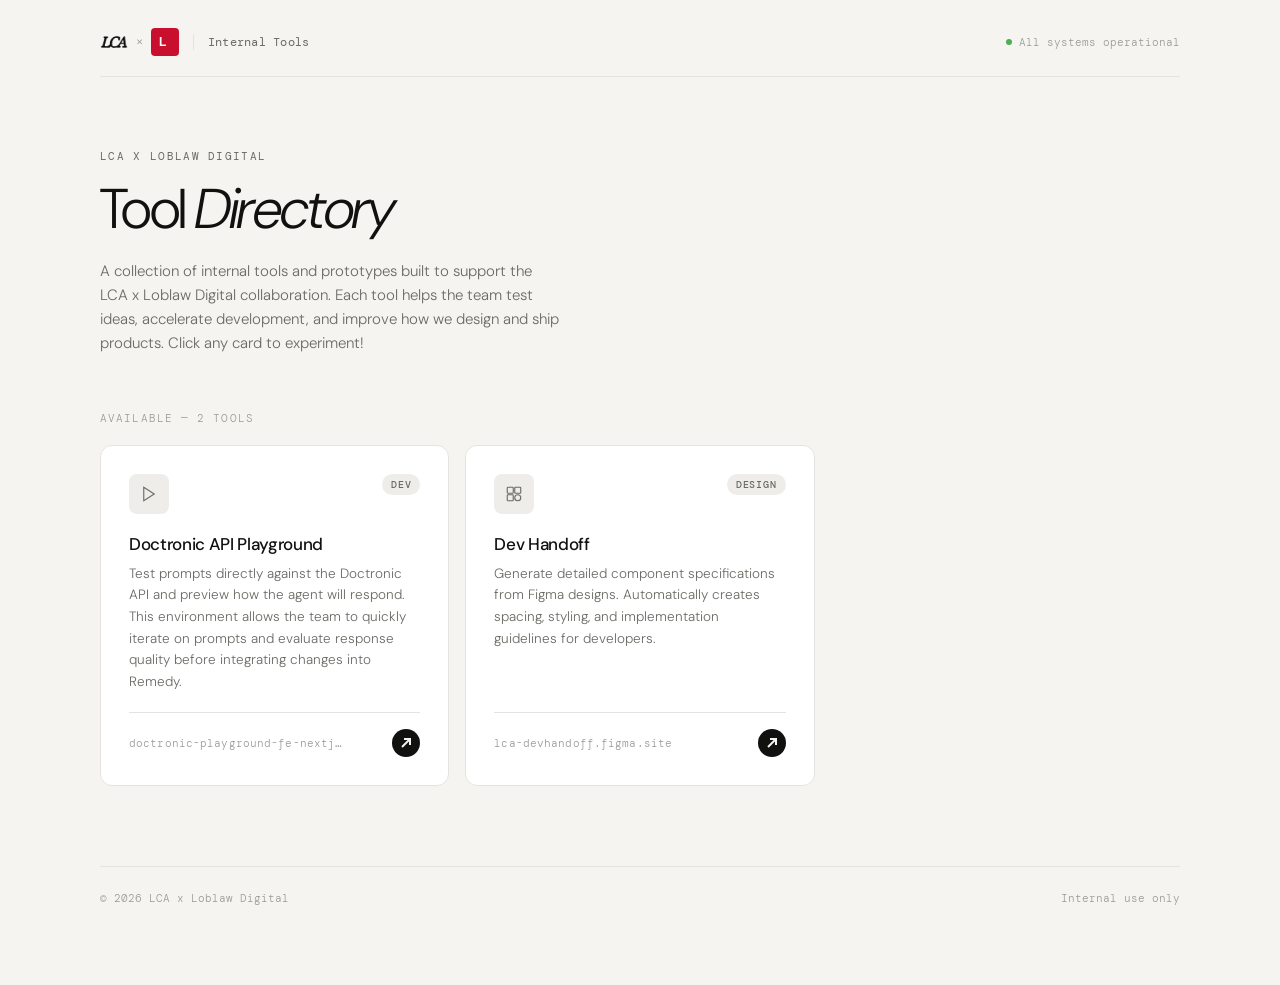
==== index.html @ 9045dfcc "Update copy and branding for LCA x Loblaw Digital collaboration - Update hero subtitle to reflect LC" ====
<!DOCTYPE html>
<html lang="en">
<head>
  <meta charset="UTF-8" />
  <meta name="viewport" content="width=device-width, initial-scale=1.0" />
  <title>LCA — Internal Tools</title>
  <link rel="icon" type="image/x-icon" href="lca.ico" />
  <link rel="preconnect" href="https://fonts.googleapis.com" />
  <link rel="preconnect" href="https://fonts.gstatic.com" crossorigin />
  <link href="https://fonts.googleapis.com/css2?family=DM+Mono:ital,wght@0,300;0,400;0,500;1,300&family=DM+Sans:ital,opsz,wght@0,9..40,300;0,9..40,400;0,9..40,500;1,9..40,300&display=swap" rel="stylesheet" />
  <style>
    *, *::before, *::after {
      box-sizing: border-box;
      margin: 0;
      padding: 0;
    }

    :root {
      --bg: #F5F4F0;
      --bg-card: #FFFFFF;
      --fg: #111110;
      --fg-muted: #6B6A65;
      --fg-subtle: #9B9A95;
      --accent: #111110;
      --border: #E4E3DF;
      --border-hover: #C8C7C2;
      --tag-bg: #EEEDEA;
      --tag-fg: #6B6A65;
      --link: #111110;
      --radius: 12px;
    }

    html {
      font-size: 16px;
      -webkit-font-smoothing: antialiased;
    }

    body {
      background: var(--bg);
      color: var(--fg);
      font-family: 'DM Sans', sans-serif;
      font-weight: 300;
      min-height: 100vh;
      padding: 0 24px 80px;
    }

    /* ── NAV ── */
    nav {
      display: flex;
      align-items: center;
      justify-content: space-between;
      padding: 28px 0 0;
      border-bottom: 1px solid var(--border);
      padding-bottom: 20px;
      opacity: 0;
      animation: fadeUp 0.5s ease forwards;
    }

    .nav-brand {
      display: flex;
      align-items: center;
      gap: 10px;
      text-decoration: none;
      color: var(--fg);
    }

    .nav-logo-img {
      width: 28px;
      height: 28px;
      object-fit: contain;
      border-radius: 4px;
    }

    .nav-collab {
      display: flex;
      align-items: center;
      gap: 8px;
    }

    .nav-collab-sep {
      font-family: 'DM Mono', monospace;
      font-size: 12px;
      color: var(--fg-subtle);
      line-height: 1;
    }

    .nav-loblaw-logo {
      width: 28px;
      height: 28px;
      border-radius: 4px;
      background: #C8102E;
      display: flex;
      align-items: center;
      justify-content: center;
      flex-shrink: 0;
      overflow: hidden;
    }

    .nav-wordmark {
      font-family: 'DM Mono', monospace;
      font-size: 13px;
      font-weight: 500;
      letter-spacing: 0.04em;
      color: var(--fg);
    }

    .nav-divider {
      width: 1px;
      height: 16px;
      background: var(--border);
    }

    .nav-section {
      font-family: 'DM Mono', monospace;
      font-size: 12px;
      font-weight: 400;
      color: var(--fg-muted);
      letter-spacing: 0.02em;
    }

    .nav-status {
      display: flex;
      align-items: center;
      gap: 7px;
      font-family: 'DM Mono', monospace;
      font-size: 11px;
      color: var(--fg-subtle);
    }

    .status-dot {
      width: 6px;
      height: 6px;
      border-radius: 50%;
      background: #4CAF50;
    }

    /* ── HERO ── */
    .hero {
      padding: 72px 0 56px;
      opacity: 0;
      animation: fadeUp 0.5s ease 0.1s forwards;
    }

    .hero-eyebrow {
      font-family: 'DM Mono', monospace;
      font-size: 11px;
      font-weight: 400;
      letter-spacing: 0.12em;
      text-transform: uppercase;
      color: var(--fg-muted);
      margin-bottom: 16px;
    }

    .hero-title {
      font-size: clamp(36px, 5vw, 56px);
      font-weight: 300;
      line-height: 1.08;
      letter-spacing: -0.03em;
      color: var(--fg);
      margin-bottom: 20px;
    }

    .hero-title em {
      font-style: italic;
      font-weight: 300;
    }

    .hero-sub {
      font-size: 15px;
      font-weight: 300;
      color: var(--fg-muted);
      line-height: 1.6;
      max-width: 460px;
    }

    /* ── GRID ── */
    .section-label {
      font-family: 'DM Mono', monospace;
      font-size: 11px;
      letter-spacing: 0.1em;
      text-transform: uppercase;
      color: var(--fg-subtle);
      margin-bottom: 20px;
      opacity: 0;
      animation: fadeUp 0.5s ease 0.2s forwards;
    }

    .grid {
      display: grid;
      grid-template-columns: repeat(auto-fill, minmax(320px, 1fr));
      gap: 16px;
    }

    /* ── CARD ── */
    .card {
      background: var(--bg-card);
      border: 1px solid var(--border);
      border-radius: var(--radius);
      padding: 28px;
      text-decoration: none;
      color: inherit;
      display: flex;
      flex-direction: column;
      gap: 20px;
      transition: border-color 0.2s ease, box-shadow 0.2s ease, transform 0.2s ease;
      opacity: 0;
      animation: fadeUp 0.5s ease forwards;
      cursor: pointer;
    }

    .card:nth-child(1) { animation-delay: 0.25s; }
    .card:nth-child(2) { animation-delay: 0.32s; }
    .card:nth-child(3) { animation-delay: 0.39s; }
    .card:nth-child(4) { animation-delay: 0.46s; }

    .card:hover {
      border-color: var(--border-hover);
      box-shadow: 0 4px 24px rgba(0,0,0,0.07);
      transform: translateY(-2px);
    }

    .card-top {
      display: flex;
      align-items: flex-start;
      justify-content: space-between;
    }

    .card-icon {
      width: 40px;
      height: 40px;
      border-radius: 8px;
      background: var(--tag-bg);
      display: flex;
      align-items: center;
      justify-content: center;
      flex-shrink: 0;
    }

    .card-icon svg {
      width: 18px;
      height: 18px;
      stroke: var(--fg-muted);
      stroke-width: 1.5;
      fill: none;
    }

    .card-tag {
      font-family: 'DM Mono', monospace;
      font-size: 10px;
      font-weight: 500;
      letter-spacing: 0.08em;
      text-transform: uppercase;
      color: var(--tag-fg);
      background: var(--tag-bg);
      padding: 4px 9px;
      border-radius: 100px;
    }

    .card-body {
      flex: 1;
    }

    .card-title {
      font-size: 17px;
      font-weight: 500;
      letter-spacing: -0.02em;
      color: var(--fg);
      margin-bottom: 8px;
      line-height: 1.2;
    }

    .card-desc {
      font-size: 13.5px;
      font-weight: 300;
      color: var(--fg-muted);
      line-height: 1.6;
    }

    .card-footer {
      display: flex;
      align-items: center;
      justify-content: space-between;
      padding-top: 16px;
      border-top: 1px solid var(--border);
    }

    .card-url {
      font-family: 'DM Mono', monospace;
      font-size: 11px;
      color: var(--fg-subtle);
      letter-spacing: 0.01em;
      white-space: nowrap;
      overflow: hidden;
      text-overflow: ellipsis;
      max-width: 220px;
    }

    .card-arrow {
      width: 28px;
      height: 28px;
      border-radius: 50%;
      background: var(--fg);
      display: flex;
      align-items: center;
      justify-content: center;
      flex-shrink: 0;
      transition: background 0.2s ease, transform 0.2s ease;
    }

    .card:hover .card-arrow {
      transform: translate(1px, -1px);
    }

    .card-arrow svg {
      width: 12px;
      height: 12px;
      stroke: var(--bg);
      stroke-width: 2;
      fill: none;
    }

    /* ── FOOTER ── */
    footer {
      margin-top: 80px;
      padding-top: 24px;
      border-top: 1px solid var(--border);
      display: flex;
      align-items: center;
      justify-content: space-between;
      opacity: 0;
      animation: fadeUp 0.5s ease 0.6s forwards;
    }

    .footer-copy {
      font-family: 'DM Mono', monospace;
      font-size: 11px;
      color: var(--fg-subtle);
    }

    .footer-note {
      font-family: 'DM Mono', monospace;
      font-size: 11px;
      color: var(--fg-subtle);
    }

    /* ── MAX WIDTH ── */
    .container {
      max-width: 1080px;
      margin: 0 auto;
    }

    /* ── ANIM ── */
    @keyframes fadeUp {
      from {
        opacity: 0;
        transform: translateY(12px);
      }
      to {
        opacity: 1;
        transform: translateY(0);
      }
    }

    /* ── RESPONSIVE ── */
    @media (max-width: 600px) {
      body { padding: 0 16px 60px; }
      .hero { padding: 48px 0 40px; }
      .grid { grid-template-columns: 1fr; }
      footer { flex-direction: column; gap: 8px; text-align: center; }
    }
  </style>
</head>
<body>
  <div class="container">

    <!-- NAV -->
    <nav>
      <div style="display:flex;align-items:center;gap:14px;">
        <div class="nav-collab">
          <a class="nav-brand" href="#">
            <img src="lca.ico" alt="LCA" class="nav-logo-img" />
          </a>
          <span class="nav-collab-sep">×</span>
          <div class="nav-loblaw-logo">
            <svg width="18" height="18" viewBox="0 0 18 18" fill="none" xmlns="http://www.w3.org/2000/svg">
              <text x="3" y="13" font-family="sans-serif" font-size="12" font-weight="700" fill="white">L</text>
            </svg>
          </div>
        </div>
        <div class="nav-divider"></div>
        <span class="nav-section">Internal Tools</span>
      </div>
      <div class="nav-status">
        <span class="status-dot"></span>
        All systems operational
      </div>
    </nav>

    <!-- HERO -->
    <div class="hero">
      <p class="hero-eyebrow">LCA x Loblaw Digital</p>
      <h1 class="hero-title">Tool <em>Directory</em></h1>
      <p class="hero-sub">A collection of internal tools and prototypes built to support the LCA x Loblaw Digital collaboration. Each tool helps the team test ideas, accelerate development, and improve how we design and ship products. Click any card to experiment!</p>
    </div>

    <!-- GRID -->
    <p class="section-label">Available — 2 tools</p>
    <div class="grid">

      <!-- Playground -->
      <a class="card" href="https://doctronic-playground-fe-nextjs.vercel.app/" target="_blank" rel="noopener">
        <div class="card-top">
          <div class="card-icon">
            <svg viewBox="0 0 24 24">
              <polygon points="5,3 19,12 5,21"/>
            </svg>
          </div>
          <span class="card-tag">Dev</span>
        </div>
        <div class="card-body">
          <h2 class="card-title">Doctronic API Playground</h2>
          <p class="card-desc">Test prompts directly against the Doctronic API and preview how the agent will respond. This environment allows the team to quickly iterate on prompts and evaluate response quality before integrating changes into Remedy.</p>
        </div>
        <div class="card-footer">
          <span class="card-url">doctronic-playground-fe-nextjs.vercel.app</span>
          <div class="card-arrow">
            <svg viewBox="0 0 12 12">
              <line x1="2" y1="10" x2="10" y2="2"/>
              <polyline points="4,2 10,2 10,8"/>
            </svg>
          </div>
        </div>
      </a>

      <!-- Dev Handoff -->
      <a class="card" href="https://lca-devhandoff.figma.site/" target="_blank" rel="noopener">
        <div class="card-top">
          <div class="card-icon">
            <svg viewBox="0 0 24 24">
              <rect x="3" y="3" width="8" height="8" rx="1"/>
              <rect x="13" y="3" width="8" height="8" rx="1"/>
              <rect x="3" y="13" width="8" height="8" rx="1"/>
              <circle cx="17" cy="17" r="4"/>
            </svg>
          </div>
          <span class="card-tag">Design</span>
        </div>
        <div class="card-body">
          <h2 class="card-title">Dev Handoff</h2>
          <p class="card-desc">Generate detailed component specifications from Figma designs. Automatically creates spacing, styling, and implementation guidelines for developers.</p>
        </div>
        <div class="card-footer">
          <span class="card-url">lca-devhandoff.figma.site</span>
          <div class="card-arrow">
            <svg viewBox="0 0 12 12">
              <line x1="2" y1="10" x2="10" y2="2"/>
              <polyline points="4,2 10,2 10,8"/>
            </svg>
          </div>
        </div>
      </a>

    </div>

    <!-- FOOTER -->
    <footer>
      <span class="footer-copy">© 2026 LCA x Loblaw Digital</span>
      <span class="footer-note">Internal use only</span>
    </footer>

  </div>
</body>
</html>
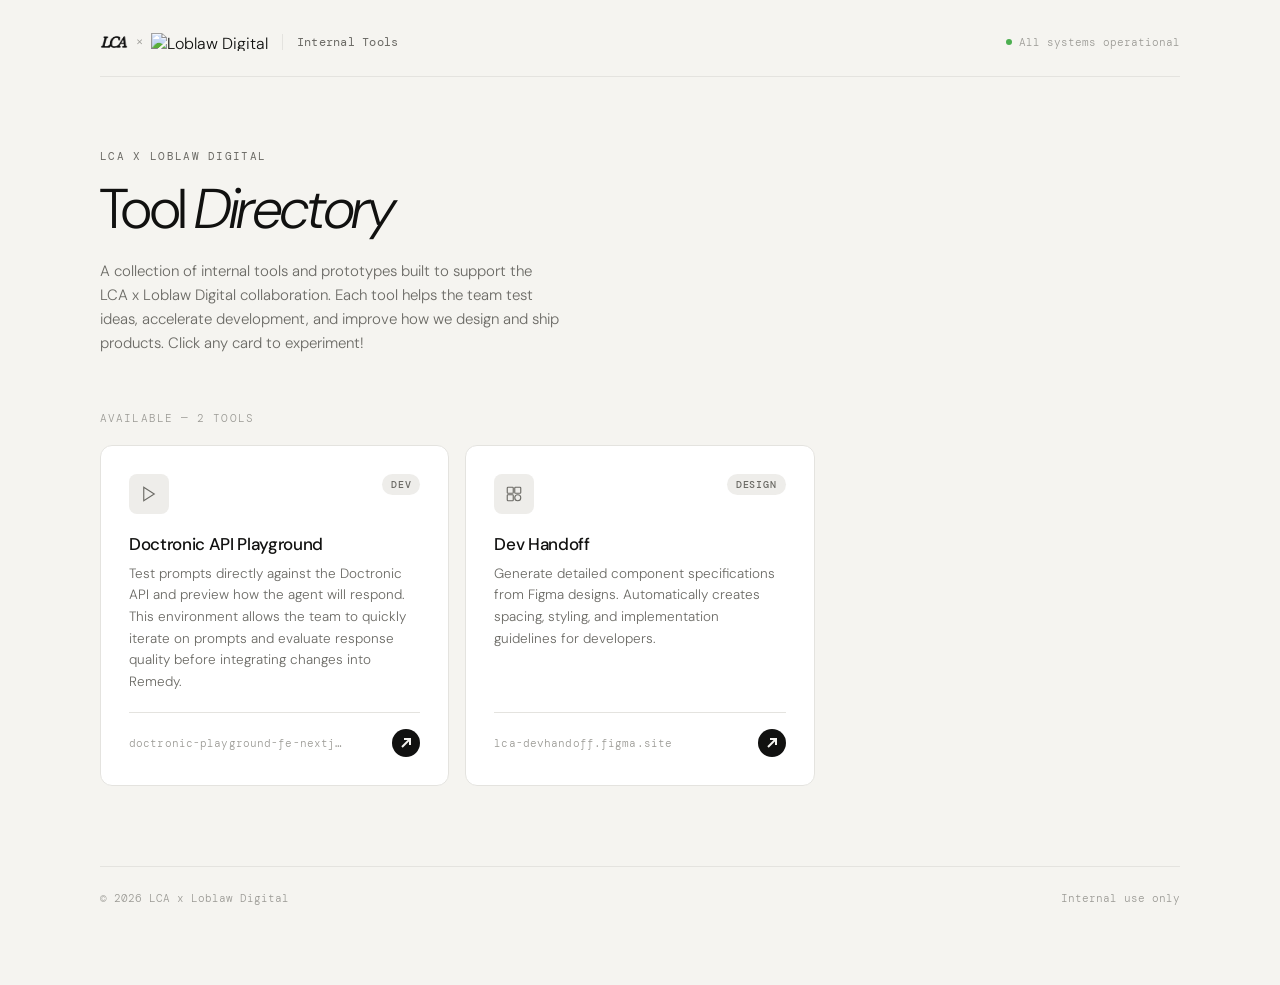
==== commit 0652b526: "Use actual Loblaw Companies Limited logo from Wikimedia in header Replace placeholder red badge with" ====
--- a/index.html
+++ b/index.html
@@ -85,15 +85,10 @@
     }
 
     .nav-loblaw-logo {
-      width: 28px;
-      height: 28px;
-      border-radius: 4px;
-      background: #C8102E;
-      display: flex;
-      align-items: center;
-      justify-content: center;
+      height: 18px;
+      width: auto;
       flex-shrink: 0;
-      overflow: hidden;
+      display: block;
     }
 
     .nav-wordmark {
@@ -381,11 +376,11 @@
             <img src="lca.ico" alt="LCA" class="nav-logo-img" />
           </a>
           <span class="nav-collab-sep">×</span>
-          <div class="nav-loblaw-logo">
-            <svg width="18" height="18" viewBox="0 0 18 18" fill="none" xmlns="http://www.w3.org/2000/svg">
-              <text x="3" y="13" font-family="sans-serif" font-size="12" font-weight="700" fill="white">L</text>
-            </svg>
-          </div>
+          <img
+            src="https://upload.wikimedia.org/wikipedia/commons/d/db/Loblaw_Companies_Limited_logo_EN.svg"
+            alt="Loblaw Digital"
+            class="nav-loblaw-logo"
+          />
         </div>
         <div class="nav-divider"></div>
         <span class="nav-section">Internal Tools</span>
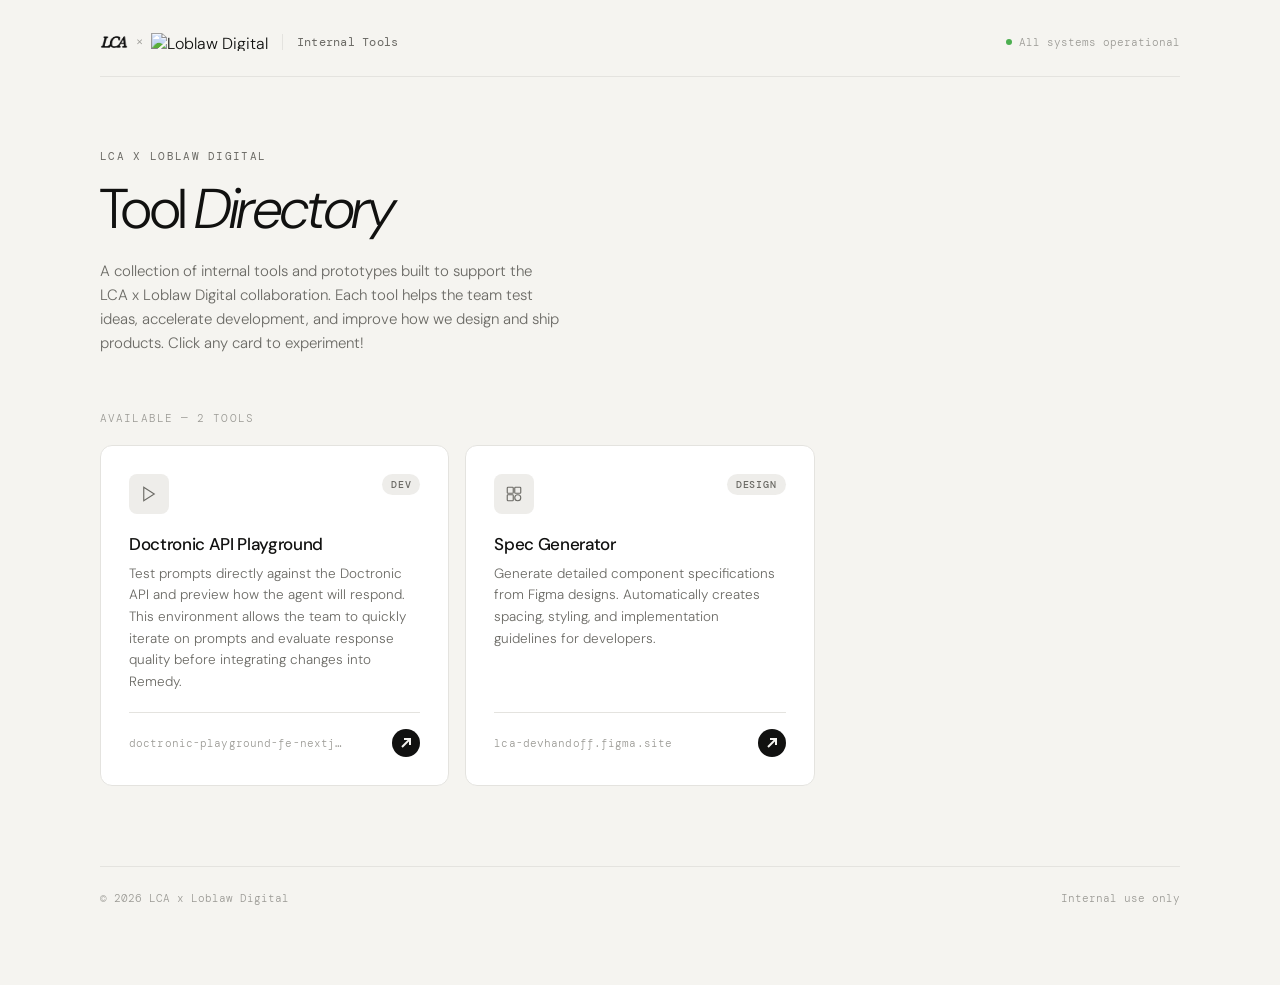
==== commit 12bdc9e3: "Rename "Dev Handoff" card to "Spec Generator" https://claude.ai/code/session_01AYMoFdsaqny4CE1uXBDYn" ====
--- a/index.html
+++ b/index.html
@@ -441,7 +441,7 @@
           <span class="card-tag">Design</span>
         </div>
         <div class="card-body">
-          <h2 class="card-title">Dev Handoff</h2>
+          <h2 class="card-title">Spec Generator</h2>
           <p class="card-desc">Generate detailed component specifications from Figma designs. Automatically creates spacing, styling, and implementation guidelines for developers.</p>
         </div>
         <div class="card-footer">
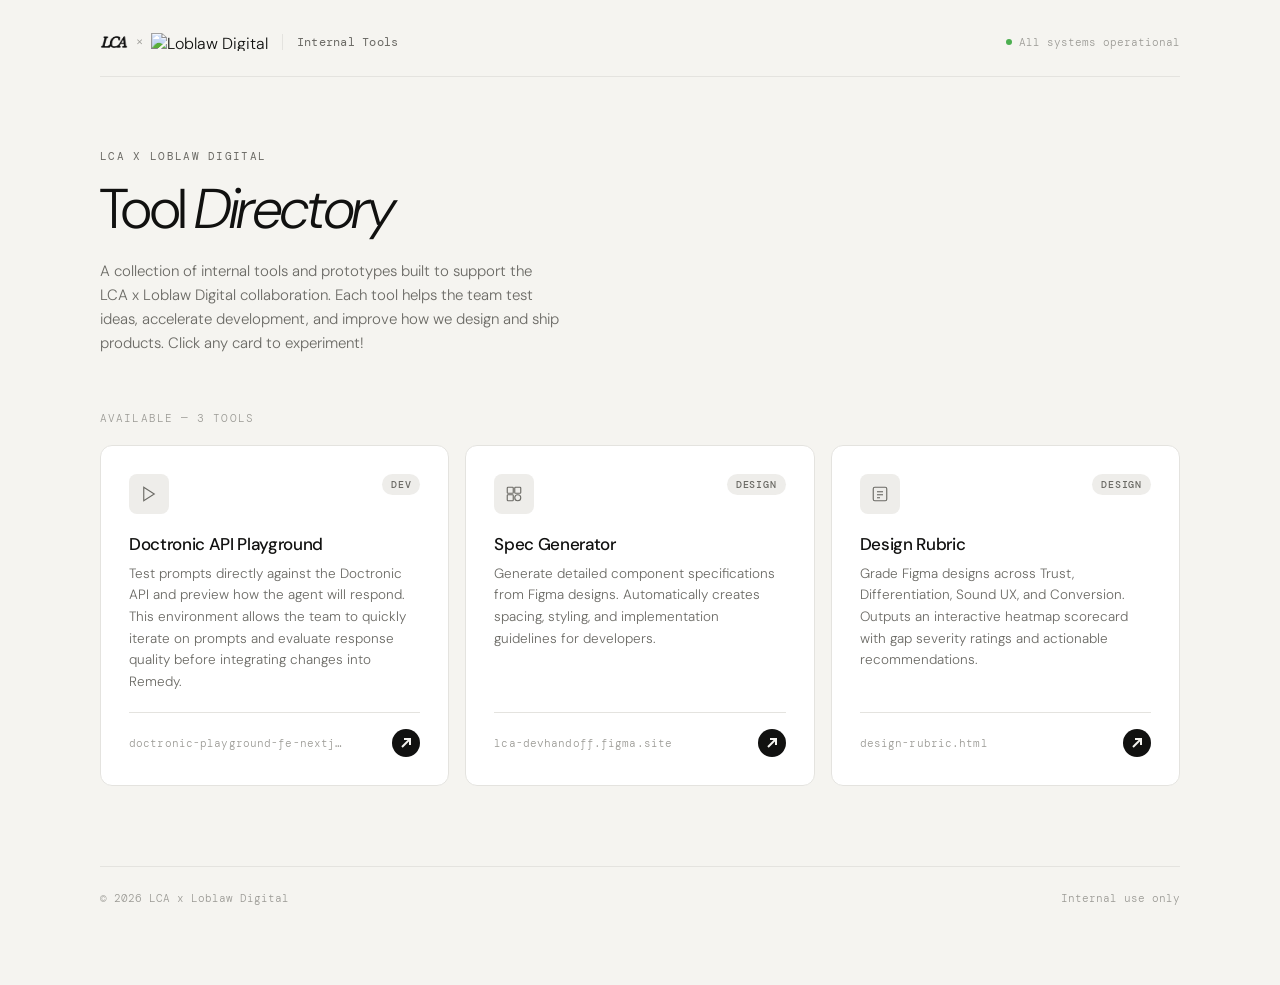
==== commit ef38bd9c: "Add Design Rubric card and dedicated page - Add third card to index.html linking to design-rubric.ht" ====
--- a/index.html
+++ b/index.html
@@ -399,7 +399,7 @@
     </div>
 
     <!-- GRID -->
-    <p class="section-label">Available — 2 tools</p>
+    <p class="section-label">Available — 3 tools</p>
     <div class="grid">
 
       <!-- Playground -->
@@ -455,6 +455,35 @@
         </div>
       </a>
 
+
+      <!-- Design Rubric -->
+      <a class="card" href="design-rubric.html" target="_blank" rel="noopener">
+        <div class="card-top">
+          <div class="card-icon">
+            <svg viewBox="0 0 24 24">
+              <rect x="3" y="3" width="18" height="18" rx="2"/>
+              <line x1="8" y1="9" x2="16" y2="9"/>
+              <line x1="8" y1="13" x2="16" y2="13"/>
+              <line x1="8" y1="17" x2="12" y2="17"/>
+            </svg>
+          </div>
+          <span class="card-tag">Design</span>
+        </div>
+        <div class="card-body">
+          <h2 class="card-title">Design Rubric</h2>
+          <p class="card-desc">Grade Figma designs across Trust, Differentiation, Sound UX, and Conversion. Outputs an interactive heatmap scorecard with gap severity ratings and actionable recommendations.</p>
+        </div>
+        <div class="card-footer">
+          <span class="card-url">design-rubric.html</span>
+          <div class="card-arrow">
+            <svg viewBox="0 0 12 12">
+              <line x1="2" y1="10" x2="10" y2="2"/>
+              <polyline points="4,2 10,2 10,8"/>
+            </svg>
+          </div>
+        </div>
+      </a>
+
     </div>
 
     <!-- FOOTER -->
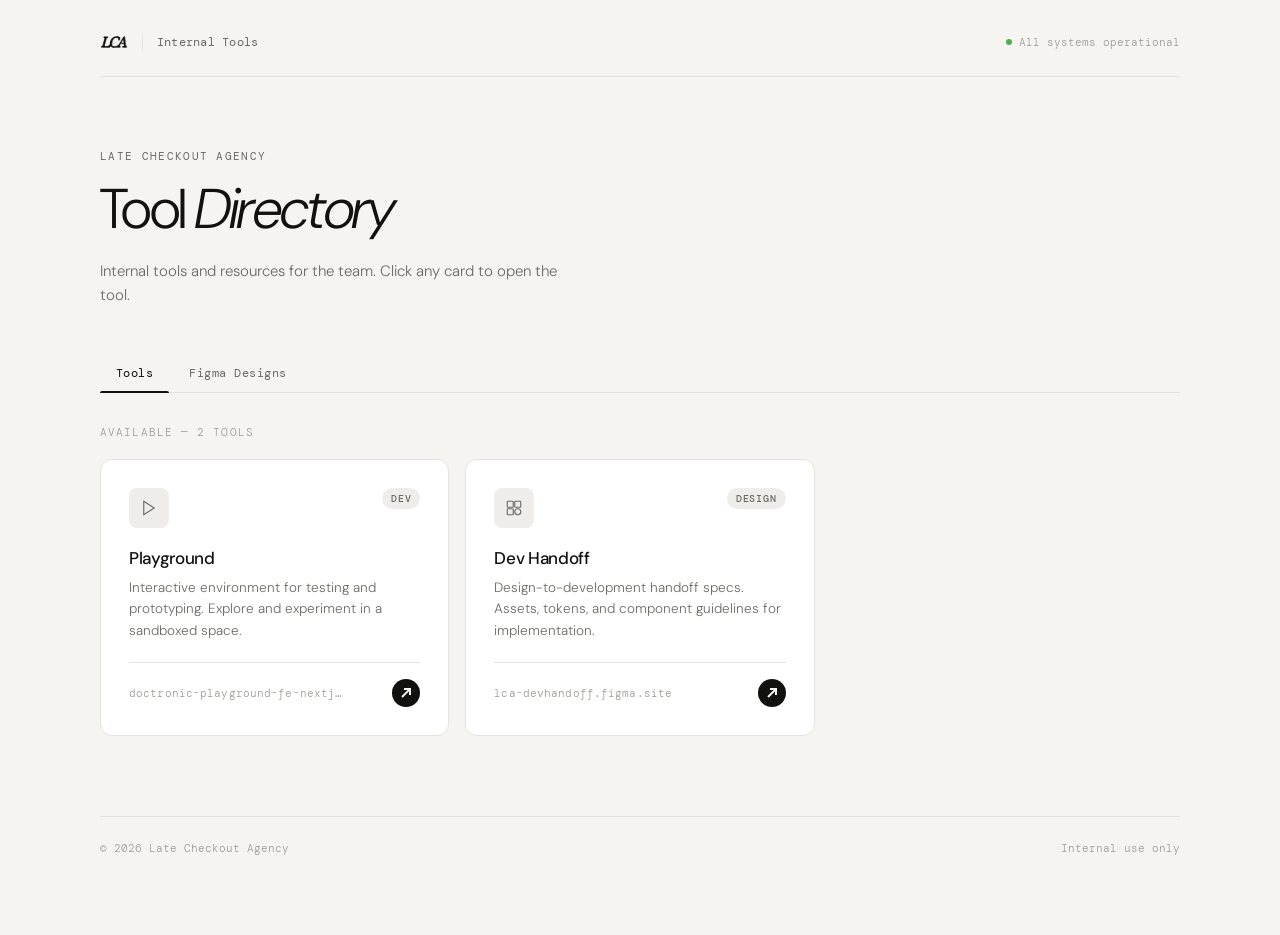
==== commit 02985f90: "added links" ====
--- a/index.html
+++ b/index.html
@@ -28,6 +28,7 @@
       --tag-fg: #6B6A65;
       --link: #111110;
       --radius: 12px;
+      --figma-purple: #9B59F5;
     }
 
     html {
@@ -71,26 +72,6 @@
       border-radius: 4px;
     }
 
-    .nav-collab {
-      display: flex;
-      align-items: center;
-      gap: 8px;
-    }
-
-    .nav-collab-sep {
-      font-family: 'DM Mono', monospace;
-      font-size: 12px;
-      color: var(--fg-subtle);
-      line-height: 1;
-    }
-
-    .nav-loblaw-logo {
-      height: 18px;
-      width: auto;
-      flex-shrink: 0;
-      display: block;
-    }
-
     .nav-wordmark {
       font-family: 'DM Mono', monospace;
       font-size: 13px;
@@ -131,7 +112,7 @@
 
     /* ── HERO ── */
     .hero {
-      padding: 72px 0 56px;
+      padding: 72px 0 48px;
       opacity: 0;
       animation: fadeUp 0.5s ease 0.1s forwards;
     }
@@ -168,7 +149,64 @@
       max-width: 460px;
     }
 
-    /* ── GRID ── */
+    /* ── TABS ── */
+    .tabs {
+      display: flex;
+      gap: 4px;
+      margin-bottom: 32px;
+      border-bottom: 1px solid var(--border);
+      opacity: 0;
+      animation: fadeUp 0.5s ease 0.18s forwards;
+    }
+
+    .tab-btn {
+      font-family: 'DM Mono', monospace;
+      font-size: 12px;
+      font-weight: 400;
+      letter-spacing: 0.04em;
+      color: var(--fg-muted);
+      background: none;
+      border: none;
+      cursor: pointer;
+      padding: 10px 16px 11px;
+      position: relative;
+      transition: color 0.15s ease;
+    }
+
+    .tab-btn::after {
+      content: '';
+      position: absolute;
+      bottom: -1px;
+      left: 0;
+      right: 0;
+      height: 2px;
+      background: var(--fg);
+      border-radius: 2px 2px 0 0;
+      opacity: 0;
+      transition: opacity 0.15s ease;
+    }
+
+    .tab-btn:hover {
+      color: var(--fg);
+    }
+
+    .tab-btn.active {
+      color: var(--fg);
+    }
+
+    .tab-btn.active::after {
+      opacity: 1;
+    }
+
+    .tab-pane {
+      display: none;
+    }
+
+    .tab-pane.active {
+      display: block;
+    }
+
+    /* ── SECTION LABEL ── */
     .section-label {
       font-family: 'DM Mono', monospace;
       font-size: 11px;
@@ -176,10 +214,9 @@
       text-transform: uppercase;
       color: var(--fg-subtle);
       margin-bottom: 20px;
-      opacity: 0;
-      animation: fadeUp 0.5s ease 0.2s forwards;
-    }
-
+    }
+
+    /* ── GRID ── */
     .grid {
       display: grid;
       grid-template-columns: repeat(auto-fill, minmax(320px, 1fr));
@@ -239,6 +276,14 @@
       fill: none;
     }
 
+    .card-icon.figma-icon {
+      background: #F0EAFF;
+    }
+
+    .card-icon.figma-icon svg {
+      stroke: var(--figma-purple);
+    }
+
     .card-tag {
       font-family: 'DM Mono', monospace;
       font-size: 10px;
@@ -251,6 +296,16 @@
       border-radius: 100px;
     }
 
+    .card-tag.tag-ga {
+      color: #2D7D46;
+      background: #E6F5EC;
+    }
+
+    .card-tag.tag-internal {
+      color: #7B6200;
+      background: #FFF8E1;
+    }
+
     .card-body {
       flex: 1;
     }
@@ -271,6 +326,31 @@
       line-height: 1.6;
     }
 
+    .card-meta {
+      display: flex;
+      align-items: center;
+      gap: 16px;
+      margin-top: 10px;
+    }
+
+    .card-meta-item {
+      display: flex;
+      align-items: center;
+      gap: 6px;
+      font-family: 'DM Mono', monospace;
+      font-size: 11px;
+      color: var(--fg-subtle);
+    }
+
+    .card-meta-item svg {
+      width: 12px;
+      height: 12px;
+      stroke: var(--fg-subtle);
+      stroke-width: 1.5;
+      fill: none;
+      flex-shrink: 0;
+    }
+
     .card-footer {
       display: flex;
       align-items: center;
@@ -312,6 +392,76 @@
       stroke: var(--bg);
       stroke-width: 2;
       fill: none;
+    }
+
+    .card-arrow.arrow-figma {
+      background: var(--figma-purple);
+    }
+
+    /* ── SUB-LINKS ── */
+    .sublinks {
+      display: flex;
+      flex-direction: column;
+      gap: 2px;
+      border-top: 1px solid var(--border);
+      padding-top: 16px;
+    }
+
+    .sublinks-label {
+      font-family: 'DM Mono', monospace;
+      font-size: 10px;
+      letter-spacing: 0.08em;
+      text-transform: uppercase;
+      color: var(--fg-subtle);
+      margin-bottom: 8px;
+    }
+
+    .sublink {
+      display: flex;
+      align-items: center;
+      justify-content: space-between;
+      padding: 7px 10px;
+      border-radius: 8px;
+      text-decoration: none;
+      color: var(--fg-muted);
+      font-size: 13px;
+      font-weight: 300;
+      transition: background 0.15s ease, color 0.15s ease;
+      gap: 8px;
+    }
+
+    .sublink:hover {
+      background: var(--tag-bg);
+      color: var(--fg);
+    }
+
+    .sublink-name {
+      flex: 1;
+    }
+
+    .sublink-icon {
+      width: 14px;
+      height: 14px;
+      stroke: var(--fg-subtle);
+      stroke-width: 1.5;
+      fill: none;
+      flex-shrink: 0;
+      opacity: 0;
+      transition: opacity 0.15s ease;
+    }
+
+    .sublink:hover .sublink-icon {
+      opacity: 1;
+    }
+
+    /* figma cards are divs, not anchors */
+    .figma-card {
+      cursor: default;
+    }
+
+    .figma-card:hover {
+      transform: none;
+      box-shadow: 0 2px 12px rgba(0,0,0,0.05);
     }
 
     /* ── FOOTER ── */
@@ -371,17 +521,9 @@
     <!-- NAV -->
     <nav>
       <div style="display:flex;align-items:center;gap:14px;">
-        <div class="nav-collab">
-          <a class="nav-brand" href="#">
-            <img src="lca.ico" alt="LCA" class="nav-logo-img" />
-          </a>
-          <span class="nav-collab-sep">×</span>
-          <img
-            src="https://upload.wikimedia.org/wikipedia/commons/d/db/Loblaw_Companies_Limited_logo_EN.svg"
-            alt="Loblaw Digital"
-            class="nav-loblaw-logo"
-          />
-        </div>
+        <a class="nav-brand" href="#">
+          <img src="lca.ico" alt="LCA" class="nav-logo-img" />
+        </a>
         <div class="nav-divider"></div>
         <span class="nav-section">Internal Tools</span>
       </div>
@@ -393,105 +535,225 @@
 
     <!-- HERO -->
     <div class="hero">
-      <p class="hero-eyebrow">LCA x Loblaw Digital</p>
+      <p class="hero-eyebrow">Late Checkout Agency</p>
       <h1 class="hero-title">Tool <em>Directory</em></h1>
-      <p class="hero-sub">A collection of internal tools and prototypes built to support the LCA x Loblaw Digital collaboration. Each tool helps the team test ideas, accelerate development, and improve how we design and ship products. Click any card to experiment!</p>
+      <p class="hero-sub">Internal tools and resources for the team. Click any card to open the tool.</p>
     </div>
 
-    <!-- GRID -->
-    <p class="section-label">Available — 3 tools</p>
-    <div class="grid">
-
-      <!-- Playground -->
-      <a class="card" href="https://doctronic-playground-fe-nextjs.vercel.app/" target="_blank" rel="noopener">
-        <div class="card-top">
-          <div class="card-icon">
-            <svg viewBox="0 0 24 24">
-              <polygon points="5,3 19,12 5,21"/>
-            </svg>
-          </div>
-          <span class="card-tag">Dev</span>
+    <!-- TABS -->
+    <div class="tabs">
+      <button class="tab-btn active" onclick="switchTab('tools', this)">Tools</button>
+      <button class="tab-btn" onclick="switchTab('figma', this)">Figma Designs</button>
+    </div>
+
+    <!-- TAB: TOOLS -->
+    <div class="tab-pane active" id="tab-tools">
+      <p class="section-label">Available — 2 tools</p>
+      <div class="grid">
+
+        <!-- Playground -->
+        <a class="card" href="https://doctronic-playground-fe-nextjs.vercel.app/" target="_blank" rel="noopener">
+          <div class="card-top">
+            <div class="card-icon">
+              <svg viewBox="0 0 24 24">
+                <polygon points="5,3 19,12 5,21"/>
+              </svg>
+            </div>
+            <span class="card-tag">Dev</span>
+          </div>
+          <div class="card-body">
+            <h2 class="card-title">Playground</h2>
+            <p class="card-desc">Interactive environment for testing and prototyping. Explore and experiment in a sandboxed space.</p>
+          </div>
+          <div class="card-footer">
+            <span class="card-url">doctronic-playground-fe-nextjs.vercel.app</span>
+            <div class="card-arrow">
+              <svg viewBox="0 0 12 12">
+                <line x1="2" y1="10" x2="10" y2="2"/>
+                <polyline points="4,2 10,2 10,8"/>
+              </svg>
+            </div>
+          </div>
+        </a>
+
+        <!-- Dev Handoff -->
+        <a class="card" href="https://lca-devhandoff.figma.site/" target="_blank" rel="noopener">
+          <div class="card-top">
+            <div class="card-icon">
+              <svg viewBox="0 0 24 24">
+                <rect x="3" y="3" width="8" height="8" rx="1"/>
+                <rect x="13" y="3" width="8" height="8" rx="1"/>
+                <rect x="3" y="13" width="8" height="8" rx="1"/>
+                <circle cx="17" cy="17" r="4"/>
+              </svg>
+            </div>
+            <span class="card-tag">Design</span>
+          </div>
+          <div class="card-body">
+            <h2 class="card-title">Dev Handoff</h2>
+            <p class="card-desc">Design-to-development handoff specs. Assets, tokens, and component guidelines for implementation.</p>
+          </div>
+          <div class="card-footer">
+            <span class="card-url">lca-devhandoff.figma.site</span>
+            <div class="card-arrow">
+              <svg viewBox="0 0 12 12">
+                <line x1="2" y1="10" x2="10" y2="2"/>
+                <polyline points="4,2 10,2 10,8"/>
+              </svg>
+            </div>
+          </div>
+        </a>
+
+      </div>
+    </div>
+
+    <!-- TAB: FIGMA DESIGNS -->
+    <div class="tab-pane" id="tab-figma">
+      <p class="section-label">Project Remedy — 2 design files</p>
+      <div class="grid">
+
+        <!-- V1.1 -->
+        <div class="card figma-card">
+          <div class="card-top">
+            <div class="card-icon figma-icon">
+              <svg viewBox="0 0 24 24">
+                <path d="M5 5.5A3.5 3.5 0 0 1 8.5 2H12v7H8.5A3.5 3.5 0 0 1 5 5.5z"/>
+                <path d="M12 2h3.5a3.5 3.5 0 1 1 0 7H12V2z"/>
+                <path d="M12 12.5a3.5 3.5 0 1 1 7 0 3.5 3.5 0 0 1-7 0z"/>
+                <path d="M5 19.5A3.5 3.5 0 0 1 8.5 16H12v3.5a3.5 3.5 0 0 1-7 0z"/>
+                <path d="M5 12.5A3.5 3.5 0 0 1 8.5 9H12v7H8.5A3.5 3.5 0 0 1 5 12.5z"/>
+              </svg>
+            </div>
+            <span class="card-tag tag-ga">GA Release</span>
+          </div>
+          <div class="card-body">
+            <h2 class="card-title">Project Remedy — V1.1</h2>
+            <p class="card-desc">General availability release. Loblaw Digital shared design file for the full V2.0 build.</p>
+            <div class="card-meta">
+              <span class="card-meta-item">
+                <svg viewBox="0 0 24 24"><rect x="3" y="4" width="18" height="18" rx="2"/><line x1="16" y1="2" x2="16" y2="6"/><line x1="8" y1="2" x2="8" y2="6"/><line x1="3" y1="10" x2="21" y2="10"/></svg>
+                May 1, 2026
+              </span>
+              <span class="card-meta-item">
+                <svg viewBox="0 0 24 24"><path d="M17 21v-2a4 4 0 0 0-4-4H5a4 4 0 0 0-4 4v2"/><circle cx="9" cy="7" r="4"/><path d="M23 21v-2a4 4 0 0 0-3-3.87"/><path d="M16 3.13a4 4 0 0 1 0 7.75"/></svg>
+                All users
+              </span>
+            </div>
+          </div>
+          <div class="sublinks">
+            <p class="sublinks-label">Sections</p>
+            <a class="sublink" href="https://www.figma.com/design/G3joMlCs42Suu3T3Mw75Wg/-SHARED--Loblaw-Digital---Project-Remedy-V2.0?node-id=7-3716" target="_blank" rel="noopener">
+              <span class="sublink-name">Nav &amp; Care Routing</span>
+              <svg class="sublink-icon" viewBox="0 0 12 12"><line x1="2" y1="10" x2="10" y2="2"/><polyline points="4,2 10,2 10,8"/></svg>
+            </a>
+            <a class="sublink" href="https://www.figma.com/design/G3joMlCs42Suu3T3Mw75Wg/-SHARED--Loblaw-Digital---Project-Remedy-V2.0?node-id=7-3715" target="_blank" rel="noopener">
+              <span class="sublink-name">Chat History</span>
+              <svg class="sublink-icon" viewBox="0 0 12 12"><line x1="2" y1="10" x2="10" y2="2"/><polyline points="4,2 10,2 10,8"/></svg>
+            </a>
+            <a class="sublink" href="https://www.figma.com/design/G3joMlCs42Suu3T3Mw75Wg/-SHARED--Loblaw-Digital---Project-Remedy-V2.0?node-id=6-16" target="_blank" rel="noopener">
+              <span class="sublink-name">Triage Intent</span>
+              <svg class="sublink-icon" viewBox="0 0 12 12"><line x1="2" y1="10" x2="10" y2="2"/><polyline points="4,2 10,2 10,8"/></svg>
+            </a>
+          </div>
+          <div class="card-footer">
+            <span class="card-url">figma.com/design/G3joMlCs42Suu3T3Mw75Wg</span>
+            <a class="card-arrow arrow-figma" href="https://www.figma.com/design/G3joMlCs42Suu3T3Mw75Wg/-SHARED--Loblaw-Digital---Project-Remedy-V2.0?node-id=0-1&p=f&t=tYgLA2Uo2fA62Mpi-0" target="_blank" rel="noopener" title="Open full file">
+              <svg viewBox="0 0 12 12">
+                <line x1="2" y1="10" x2="10" y2="2"/>
+                <polyline points="4,2 10,2 10,8"/>
+              </svg>
+            </a>
+          </div>
         </div>
-        <div class="card-body">
-          <h2 class="card-title">Doctronic API Playground</h2>
-          <p class="card-desc">Test prompts directly against the Doctronic API and preview how the agent will respond. This environment allows the team to quickly iterate on prompts and evaluate response quality before integrating changes into Remedy.</p>
+
+        <!-- V1.0 -->
+        <div class="card figma-card">
+          <div class="card-top">
+            <div class="card-icon figma-icon">
+              <svg viewBox="0 0 24 24">
+                <path d="M5 5.5A3.5 3.5 0 0 1 8.5 2H12v7H8.5A3.5 3.5 0 0 1 5 5.5z"/>
+                <path d="M12 2h3.5a3.5 3.5 0 1 1 0 7H12V2z"/>
+                <path d="M12 12.5a3.5 3.5 0 1 1 7 0 3.5 3.5 0 0 1-7 0z"/>
+                <path d="M5 19.5A3.5 3.5 0 0 1 8.5 16H12v3.5a3.5 3.5 0 0 1-7 0z"/>
+                <path d="M5 12.5A3.5 3.5 0 0 1 8.5 9H12v7H8.5A3.5 3.5 0 0 1 5 12.5z"/>
+              </svg>
+            </div>
+            <span class="card-tag tag-internal">Internal</span>
+          </div>
+          <div class="card-body">
+            <h2 class="card-title">Project Remedy — V1.0</h2>
+            <p class="card-desc">Internal release for the initial 100-user pilot. Loblaw Digital shared design file for the V1.0 build.</p>
+            <div class="card-meta">
+              <span class="card-meta-item">
+                <svg viewBox="0 0 24 24"><rect x="3" y="4" width="18" height="18" rx="2"/><line x1="16" y1="2" x2="16" y2="6"/><line x1="8" y1="2" x2="8" y2="6"/><line x1="3" y1="10" x2="21" y2="10"/></svg>
+                Apr 1, 2026
+              </span>
+              <span class="card-meta-item">
+                <svg viewBox="0 0 24 24"><path d="M17 21v-2a4 4 0 0 0-4-4H5a4 4 0 0 0-4 4v2"/><circle cx="9" cy="7" r="4"/></svg>
+                100 users
+              </span>
+            </div>
+          </div>
+          <div class="sublinks">
+            <p class="sublinks-label">Sections</p>
+            <a class="sublink" href="https://www.figma.com/design/cKsRu32uAlYS3tklgxnlyr/-SHARED--Loblaw-Digital---Project-Remedy-V1.0?node-id=2807-45852" target="_blank" rel="noopener">
+              <span class="sublink-name">Entry Point</span>
+              <svg class="sublink-icon" viewBox="0 0 12 12"><line x1="2" y1="10" x2="10" y2="2"/><polyline points="4,2 10,2 10,8"/></svg>
+            </a>
+            <a class="sublink" href="https://www.figma.com/design/cKsRu32uAlYS3tklgxnlyr/-SHARED--Loblaw-Digital---Project-Remedy-V1.0?node-id=2807-45851" target="_blank" rel="noopener">
+              <span class="sublink-name">Chat UI</span>
+              <svg class="sublink-icon" viewBox="0 0 12 12"><line x1="2" y1="10" x2="10" y2="2"/><polyline points="4,2 10,2 10,8"/></svg>
+            </a>
+            <a class="sublink" href="https://www.figma.com/design/cKsRu32uAlYS3tklgxnlyr/-SHARED--Loblaw-Digital---Project-Remedy-V1.0?node-id=3037-4232" target="_blank" rel="noopener">
+              <span class="sublink-name">Chat Components</span>
+              <svg class="sublink-icon" viewBox="0 0 12 12"><line x1="2" y1="10" x2="10" y2="2"/><polyline points="4,2 10,2 10,8"/></svg>
+            </a>
+            <a class="sublink" href="https://www.figma.com/design/cKsRu32uAlYS3tklgxnlyr/-SHARED--Loblaw-Digital---Project-Remedy-V1.0?node-id=2807-45855" target="_blank" rel="noopener">
+              <span class="sublink-name">Consent &amp; Permissions</span>
+              <svg class="sublink-icon" viewBox="0 0 12 12"><line x1="2" y1="10" x2="10" y2="2"/><polyline points="4,2 10,2 10,8"/></svg>
+            </a>
+            <a class="sublink" href="https://www.figma.com/design/cKsRu32uAlYS3tklgxnlyr/-SHARED--Loblaw-Digital---Project-Remedy-V1.0?node-id=2807-45853" target="_blank" rel="noopener">
+              <span class="sublink-name">Conversation History</span>
+              <svg class="sublink-icon" viewBox="0 0 12 12"><line x1="2" y1="10" x2="10" y2="2"/><polyline points="4,2 10,2 10,8"/></svg>
+            </a>
+            <a class="sublink" href="https://www.figma.com/design/cKsRu32uAlYS3tklgxnlyr/-SHARED--Loblaw-Digital---Project-Remedy-V1.0?node-id=2807-45857" target="_blank" rel="noopener">
+              <span class="sublink-name">Nav &amp; Care Routing</span>
+              <svg class="sublink-icon" viewBox="0 0 12 12"><line x1="2" y1="10" x2="10" y2="2"/><polyline points="4,2 10,2 10,8"/></svg>
+            </a>
+            <a class="sublink" href="https://www.figma.com/design/cKsRu32uAlYS3tklgxnlyr/-SHARED--Loblaw-Digital---Project-Remedy-V1.0?node-id=2807-45859" target="_blank" rel="noopener">
+              <span class="sublink-name">Red Flag Escalation</span>
+              <svg class="sublink-icon" viewBox="0 0 12 12"><line x1="2" y1="10" x2="10" y2="2"/><polyline points="4,2 10,2 10,8"/></svg>
+            </a>
+          </div>
+          <div class="card-footer">
+            <span class="card-url">figma.com/design/cKsRu32uAlYS3tklgxnlyr</span>
+            <a class="card-arrow arrow-figma" href="https://www.figma.com/design/cKsRu32uAlYS3tklgxnlyr/-SHARED--Loblaw-Digital---Project-Remedy-V1.0?node-id=86-673&p=f&t=00fpVurxAsfptIhr-0" target="_blank" rel="noopener" title="Open full file">
+              <svg viewBox="0 0 12 12">
+                <line x1="2" y1="10" x2="10" y2="2"/>
+                <polyline points="4,2 10,2 10,8"/>
+              </svg>
+            </a>
+          </div>
         </div>
-        <div class="card-footer">
-          <span class="card-url">doctronic-playground-fe-nextjs.vercel.app</span>
-          <div class="card-arrow">
-            <svg viewBox="0 0 12 12">
-              <line x1="2" y1="10" x2="10" y2="2"/>
-              <polyline points="4,2 10,2 10,8"/>
-            </svg>
-          </div>
-        </div>
-      </a>
-
-      <!-- Dev Handoff -->
-      <a class="card" href="https://lca-devhandoff.figma.site/" target="_blank" rel="noopener">
-        <div class="card-top">
-          <div class="card-icon">
-            <svg viewBox="0 0 24 24">
-              <rect x="3" y="3" width="8" height="8" rx="1"/>
-              <rect x="13" y="3" width="8" height="8" rx="1"/>
-              <rect x="3" y="13" width="8" height="8" rx="1"/>
-              <circle cx="17" cy="17" r="4"/>
-            </svg>
-          </div>
-          <span class="card-tag">Design</span>
-        </div>
-        <div class="card-body">
-          <h2 class="card-title">Spec Generator</h2>
-          <p class="card-desc">Generate detailed component specifications from Figma designs. Automatically creates spacing, styling, and implementation guidelines for developers.</p>
-        </div>
-        <div class="card-footer">
-          <span class="card-url">lca-devhandoff.figma.site</span>
-          <div class="card-arrow">
-            <svg viewBox="0 0 12 12">
-              <line x1="2" y1="10" x2="10" y2="2"/>
-              <polyline points="4,2 10,2 10,8"/>
-            </svg>
-          </div>
-        </div>
-      </a>
-
-
-      <!-- Design Rubric -->
-      <a class="card" href="design-rubric.html" target="_blank" rel="noopener">
-        <div class="card-top">
-          <div class="card-icon">
-            <svg viewBox="0 0 24 24">
-              <rect x="3" y="3" width="18" height="18" rx="2"/>
-              <line x1="8" y1="9" x2="16" y2="9"/>
-              <line x1="8" y1="13" x2="16" y2="13"/>
-              <line x1="8" y1="17" x2="12" y2="17"/>
-            </svg>
-          </div>
-          <span class="card-tag">Design</span>
-        </div>
-        <div class="card-body">
-          <h2 class="card-title">Design Rubric</h2>
-          <p class="card-desc">Grade Figma designs across Trust, Differentiation, Sound UX, and Conversion. Outputs an interactive heatmap scorecard with gap severity ratings and actionable recommendations.</p>
-        </div>
-        <div class="card-footer">
-          <span class="card-url">design-rubric.html</span>
-          <div class="card-arrow">
-            <svg viewBox="0 0 12 12">
-              <line x1="2" y1="10" x2="10" y2="2"/>
-              <polyline points="4,2 10,2 10,8"/>
-            </svg>
-          </div>
-        </div>
-      </a>
-
+
+      </div>
     </div>
 
     <!-- FOOTER -->
     <footer>
-      <span class="footer-copy">© 2026 LCA x Loblaw Digital</span>
+      <span class="footer-copy">© 2026 Late Checkout Agency</span>
       <span class="footer-note">Internal use only</span>
     </footer>
 
   </div>
+
+  <script>
+    function switchTab(name, btn) {
+      document.querySelectorAll('.tab-pane').forEach(p => p.classList.remove('active'));
+      document.querySelectorAll('.tab-btn').forEach(b => b.classList.remove('active'));
+      document.getElementById('tab-' + name).classList.add('active');
+      btn.classList.add('active');
+    }
+  </script>
 </body>
 </html>
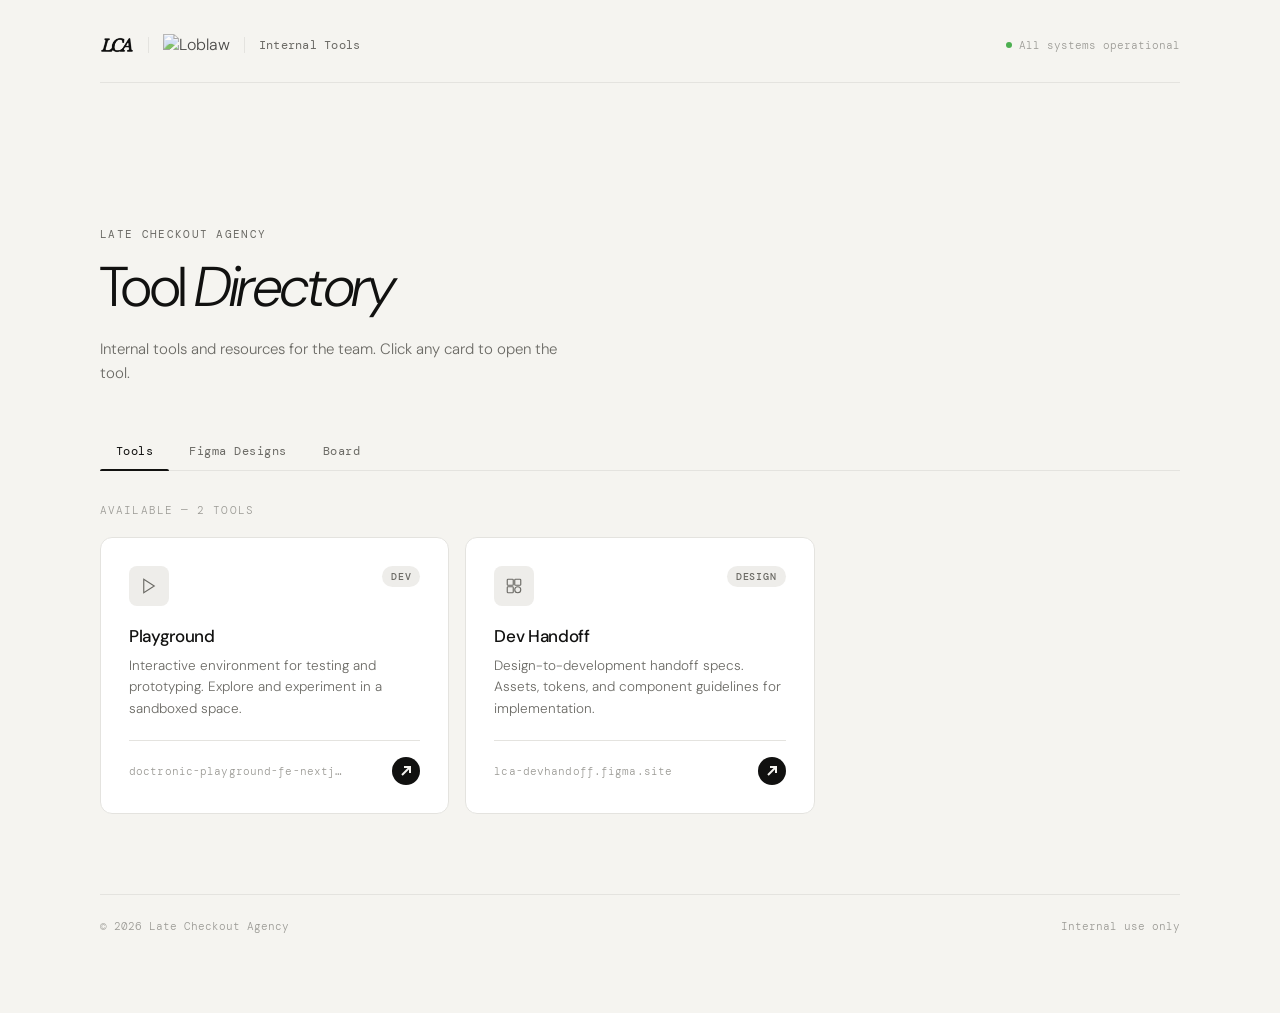
==== commit b1888042: "Increase nav logo sizes Co-Authored-By: Claude Sonnet 4.6 <noreply@anthropic.com>" ====
--- a/index.html
+++ b/index.html
@@ -66,8 +66,8 @@
     }
 
     .nav-logo-img {
-      width: 28px;
-      height: 28px;
+      width: 34px;
+      height: 34px;
       object-fit: contain;
       border-radius: 4px;
     }
@@ -464,6 +464,228 @@
       box-shadow: 0 2px 12px rgba(0,0,0,0.05);
     }
 
+    /* ── BOARD NOTIFICATION ── */
+    .board-notif {
+      display: flex;
+      align-items: center;
+      gap: 12px;
+      background: var(--bg-card);
+      border: 1px solid var(--border);
+      border-radius: 10px;
+      padding: 12px 16px;
+      margin-bottom: 28px;
+      opacity: 0;
+      transform: translateY(-6px);
+      transition: opacity 0.3s ease, transform 0.3s ease;
+      pointer-events: none;
+    }
+
+    .board-notif.notif-visible {
+      opacity: 1;
+      transform: translateY(0);
+      pointer-events: auto;
+    }
+
+    .board-notif.notif-hiding {
+      opacity: 0;
+      transform: translateY(-6px);
+    }
+
+    .notif-dot {
+      width: 6px;
+      height: 6px;
+      border-radius: 50%;
+      background: #4CAF50;
+      flex-shrink: 0;
+    }
+
+    .notif-type {
+      font-family: 'DM Mono', monospace;
+      font-size: 10px;
+      font-weight: 500;
+      letter-spacing: 0.08em;
+      text-transform: uppercase;
+      padding: 3px 8px;
+      border-radius: 100px;
+      flex-shrink: 0;
+    }
+
+    .notif-text {
+      font-size: 13px;
+      font-weight: 400;
+      color: var(--fg);
+      flex: 1;
+      white-space: nowrap;
+      overflow: hidden;
+      text-overflow: ellipsis;
+    }
+
+    .notif-meta {
+      font-family: 'DM Mono', monospace;
+      font-size: 11px;
+      color: var(--fg-subtle);
+      flex-shrink: 0;
+    }
+
+    .notif-close {
+      background: none;
+      border: none;
+      cursor: pointer;
+      padding: 2px;
+      color: var(--fg-subtle);
+      display: flex;
+      align-items: center;
+      flex-shrink: 0;
+      transition: color 0.15s;
+    }
+
+    .notif-close:hover { color: var(--fg); }
+    .notif-close svg { width: 14px; height: 14px; stroke: currentColor; stroke-width: 2; fill: none; }
+
+    .notif-progress {
+      position: absolute;
+      bottom: 0;
+      left: 0;
+      height: 2px;
+      background: var(--border-hover);
+      border-radius: 0 0 10px 10px;
+      width: 100%;
+      transform-origin: left;
+      animation: notif-drain 10s linear forwards;
+    }
+
+    @keyframes notif-drain {
+      from { transform: scaleX(1); }
+      to   { transform: scaleX(0); }
+    }
+
+    /* ── BOARD ── */
+    .board-header {
+      display: flex;
+      align-items: center;
+      justify-content: space-between;
+      margin-bottom: 20px;
+    }
+
+    .board-open-sheet {
+      font-family: 'DM Mono', monospace;
+      font-size: 11px;
+      color: var(--fg-muted);
+      text-decoration: none;
+      display: flex;
+      align-items: center;
+      gap: 5px;
+      transition: color 0.15s;
+    }
+
+    .board-open-sheet:hover { color: var(--fg); }
+
+    .board-list {
+      display: flex;
+      flex-direction: column;
+      gap: 12px;
+    }
+
+    .board-post {
+      background: var(--bg-card);
+      border: 1px solid var(--border);
+      border-radius: var(--radius);
+      padding: 24px 28px;
+    }
+
+    .board-post.post-done { opacity: 0.5; }
+
+    .board-post-top {
+      display: flex;
+      align-items: center;
+      gap: 10px;
+      margin-bottom: 12px;
+      flex-wrap: wrap;
+    }
+
+    .post-tag {
+      font-family: 'DM Mono', monospace;
+      font-size: 10px;
+      font-weight: 500;
+      letter-spacing: 0.08em;
+      text-transform: uppercase;
+      padding: 4px 9px;
+      border-radius: 100px;
+    }
+
+    .post-tag-update { color: #1A56DB; background: #E8F0FE; }
+    .post-tag-ticket { color: #7B6200; background: #FFF8E1; }
+    .post-tag-alert  { color: #B91C1C; background: #FEE2E2; }
+
+    .post-status {
+      display: flex;
+      align-items: center;
+      gap: 5px;
+      font-family: 'DM Mono', monospace;
+      font-size: 10px;
+      color: var(--fg-subtle);
+    }
+
+    .post-status-dot {
+      width: 5px;
+      height: 5px;
+      border-radius: 50%;
+    }
+
+    .dot-open { background: #4CAF50; }
+    .dot-done { background: var(--fg-subtle); }
+
+    .post-meta {
+      margin-left: auto;
+      font-family: 'DM Mono', monospace;
+      font-size: 11px;
+      color: var(--fg-subtle);
+      display: flex;
+      gap: 12px;
+    }
+
+    .board-post-title {
+      font-size: 16px;
+      font-weight: 500;
+      letter-spacing: -0.02em;
+      color: var(--fg);
+      margin-bottom: 6px;
+      line-height: 1.3;
+    }
+
+    .board-post-body {
+      font-size: 13.5px;
+      font-weight: 300;
+      color: var(--fg-muted);
+      line-height: 1.65;
+      white-space: pre-wrap;
+    }
+
+    .board-state {
+      padding: 48px 0;
+      text-align: center;
+      font-family: 'DM Mono', monospace;
+      font-size: 12px;
+      color: var(--fg-subtle);
+    }
+
+    .board-refresh {
+      background: none;
+      border: 1px solid var(--border);
+      border-radius: 8px;
+      padding: 6px 14px;
+      font-family: 'DM Mono', monospace;
+      font-size: 11px;
+      color: var(--fg-muted);
+      cursor: pointer;
+      transition: border-color 0.15s, color 0.15s;
+    }
+
+    .board-refresh:hover {
+      border-color: var(--border-hover);
+      color: var(--fg);
+    }
+
     /* ── FOOTER ── */
     footer {
       margin-top: 80px;
@@ -525,6 +747,8 @@
           <img src="lca.ico" alt="LCA" class="nav-logo-img" />
         </a>
         <div class="nav-divider"></div>
+        <img src="https://upload.wikimedia.org/wikipedia/commons/d/db/Loblaw_Companies_Limited_logo_EN.svg" alt="Loblaw" style="height:22px;width:auto;opacity:0.75;" />
+        <div class="nav-divider"></div>
         <span class="nav-section">Internal Tools</span>
       </div>
       <div class="nav-status">
@@ -533,6 +757,18 @@
       </div>
     </nav>
 
+    <!-- BOARD NOTIFICATION -->
+    <div class="board-notif" id="board-notif" style="position:relative;">
+      <span class="notif-dot"></span>
+      <span class="notif-type post-tag-update" id="notif-type"></span>
+      <span class="notif-text" id="notif-text"></span>
+      <span class="notif-meta" id="notif-meta"></span>
+      <button class="notif-close" onclick="dismissNotif()" title="Dismiss">
+        <svg viewBox="0 0 14 14"><line x1="2" y1="2" x2="12" y2="12"/><line x1="12" y1="2" x2="2" y2="12"/></svg>
+      </button>
+      <div class="notif-progress" id="notif-progress"></div>
+    </div>
+
     <!-- HERO -->
     <div class="hero">
       <p class="hero-eyebrow">Late Checkout Agency</p>
@@ -544,6 +780,7 @@
     <div class="tabs">
       <button class="tab-btn active" onclick="switchTab('tools', this)">Tools</button>
       <button class="tab-btn" onclick="switchTab('figma', this)">Figma Designs</button>
+      <button class="tab-btn" onclick="switchTab('board', this)">Board</button>
     </div>
 
     <!-- TAB: TOOLS -->
@@ -739,6 +976,21 @@
       </div>
     </div>
 
+    <!-- TAB: BOARD -->
+    <div class="tab-pane" id="tab-board">
+      <div class="board-header">
+        <p class="section-label" id="board-count" style="margin-bottom:0">Board</p>
+        <div style="display:flex;align-items:center;gap:16px;">
+          <button class="board-refresh" onclick="fetchBoard()">Refresh</button>
+          <a class="board-open-sheet" id="board-sheet-link" href="#" target="_blank" rel="noopener">
+            Open Sheet
+            <svg width="10" height="10" viewBox="0 0 12 12" fill="none" stroke="currentColor" stroke-width="1.5"><line x1="2" y1="10" x2="10" y2="2"/><polyline points="4,2 10,2 10,8"/></svg>
+          </a>
+        </div>
+      </div>
+      <div id="board-list" class="board-list"></div>
+    </div>
+
     <!-- FOOTER -->
     <footer>
       <span class="footer-copy">© 2026 Late Checkout Agency</span>
@@ -754,6 +1006,139 @@
       document.getElementById('tab-' + name).classList.add('active');
       btn.classList.add('active');
     }
+
+    // ── BOARD ──
+    // Paste your Google Sheet ID here (the long string in the sheet URL between /d/ and /edit)
+    const SHEET_ID = '17sfw7d3OGQ27cr-IvAHglYnpeWV-0iLcJz5RPHd3_2M';
+    const CSV_URL = `https://docs.google.com/spreadsheets/d/${SHEET_ID}/export?format=csv&gid=52377503`;
+    document.getElementById('board-sheet-link').href =
+      `https://docs.google.com/spreadsheets/d/${SHEET_ID}/edit`;
+
+    function parseCSV(text) {
+      const rows = [];
+      let row = [], field = '', inQuote = false;
+      for (let i = 0; i < text.length; i++) {
+        const ch = text[i], next = text[i + 1];
+        if (inQuote) {
+          if (ch === '"' && next === '"') { field += '"'; i++; }
+          else if (ch === '"') { inQuote = false; }
+          else { field += ch; }
+        } else {
+          if (ch === '"') { inQuote = true; }
+          else if (ch === ',') { row.push(field); field = ''; }
+          else if (ch === '\n' || (ch === '\r' && next === '\n')) {
+            if (ch === '\r') i++;
+            row.push(field); field = '';
+            rows.push(row); row = [];
+          } else { field += ch; }
+        }
+      }
+      if (field || row.length) { row.push(field); rows.push(row); }
+      return rows;
+    }
+
+    function renderBoard(posts) {
+      const list = document.getElementById('board-list');
+      const count = document.getElementById('board-count');
+      if (!posts.length) {
+        count.textContent = 'Board — 0 posts';
+        list.innerHTML = '<div class="board-state">No posts yet.</div>';
+        return;
+      }
+      count.textContent = `Board — ${posts.length} post${posts.length !== 1 ? 's' : ''}`;
+      list.innerHTML = posts.map(p => {
+        const [date, type, title, body, status, author] = p;
+        const typeKey = (type || '').toLowerCase();
+        const tagClass = typeKey === 'alert' ? 'post-tag-alert'
+                       : typeKey === 'ticket' ? 'post-tag-ticket'
+                       : 'post-tag-update';
+        const isDone = (status || '').toLowerCase() === 'done';
+        return `
+        <div class="board-post${isDone ? ' post-done' : ''}">
+          <div class="board-post-top">
+            <span class="post-tag ${tagClass}">${type || 'Update'}</span>
+            <span class="post-status">
+              <span class="post-status-dot ${isDone ? 'dot-done' : 'dot-open'}"></span>
+              ${isDone ? 'Done' : 'Open'}
+            </span>
+            <span class="post-meta">
+              ${author ? `<span>${author}</span>` : ''}
+              ${date ? `<span>${date}</span>` : ''}
+            </span>
+          </div>
+          ${title ? `<div class="board-post-title">${title}</div>` : ''}
+          ${body ? `<div class="board-post-body">${body}</div>` : ''}
+        </div>`;
+      }).join('');
+    }
+
+    async function fetchBoard() {
+      const list = document.getElementById('board-list');
+      const count = document.getElementById('board-count');
+      if (SHEET_ID === 'YOUR_SHEET_ID_HERE') {
+        count.textContent = 'Board';
+        list.innerHTML = '<div class="board-state">Paste your Google Sheet ID into the SHEET_ID constant to load posts.</div>';
+        return;
+      }
+      list.innerHTML = '<div class="board-state">Fetching board…</div>';
+      try {
+        const res = await fetch(CSV_URL);
+        if (!res.ok) throw new Error();
+        const text = await res.text();
+        const rows = parseCSV(text);
+        const posts = rows.slice(1).filter(r => r.some(c => c.trim()));
+        posts.sort((a, b) => (b[0] || '').localeCompare(a[0] || ''));
+        renderBoard(posts);
+      } catch {
+        count.textContent = 'Board';
+        list.innerHTML = `<div class="board-state">Could not load board. <button class="board-refresh" onclick="fetchBoard()" style="margin-left:12px">Retry</button></div>`;
+      }
+    }
+
+    fetchBoard();
+
+    // ── NOTIFICATION ──
+    let notifTimer = null;
+
+    function dismissNotif() {
+      const el = document.getElementById('board-notif');
+      el.classList.remove('notif-visible');
+      el.classList.add('notif-hiding');
+      clearTimeout(notifTimer);
+    }
+
+    async function fetchNotif() {
+      if (SHEET_ID === 'YOUR_SHEET_ID_HERE') return;
+      try {
+        const res = await fetch(CSV_URL);
+        if (!res.ok) return;
+        const text = await res.text();
+        const rows = parseCSV(text);
+        const posts = rows.slice(1).filter(r => r.some(c => c.trim()));
+        if (!posts.length) return;
+        posts.sort((a, b) => (b[0] || '').localeCompare(a[0] || ''));
+        const [date, type, title, , , author] = posts[0];
+        const typeKey = (type || '').toLowerCase();
+        const tagClass = typeKey === 'alert' ? 'post-tag-alert'
+                       : typeKey === 'ticket' ? 'post-tag-ticket'
+                       : 'post-tag-update';
+        const el = document.getElementById('board-notif');
+        document.getElementById('notif-type').textContent = type || 'Update';
+        document.getElementById('notif-type').className = `notif-type post-tag ${tagClass}`;
+        document.getElementById('notif-text').textContent = title || '(no title)';
+        document.getElementById('notif-meta').textContent = [author, date].filter(Boolean).join(' · ');
+        // restart progress bar
+        const prog = document.getElementById('notif-progress');
+        prog.style.animation = 'none';
+        prog.offsetHeight; // reflow
+        prog.style.animation = '';
+        el.classList.remove('notif-hiding');
+        el.classList.add('notif-visible');
+        notifTimer = setTimeout(dismissNotif, 10000);
+      } catch { /* silent */ }
+    }
+
+    fetchNotif();
   </script>
 </body>
 </html>
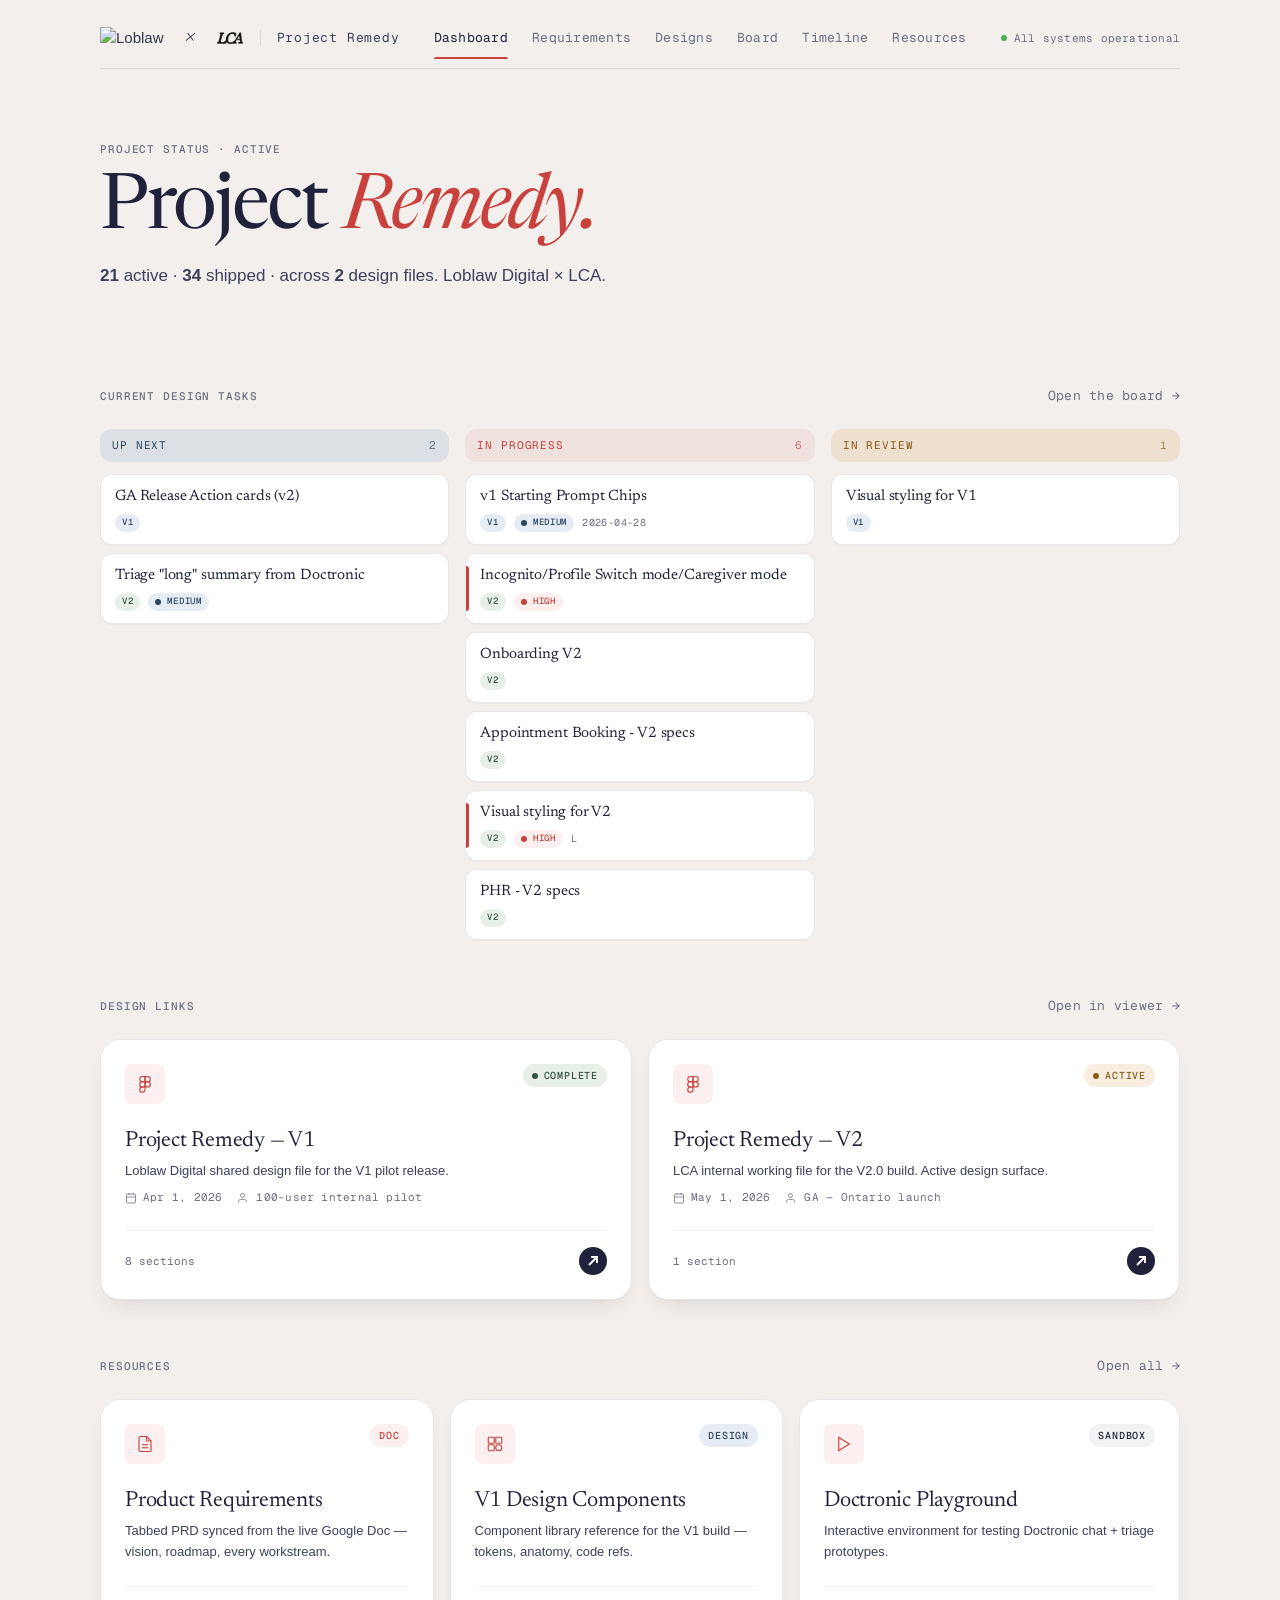
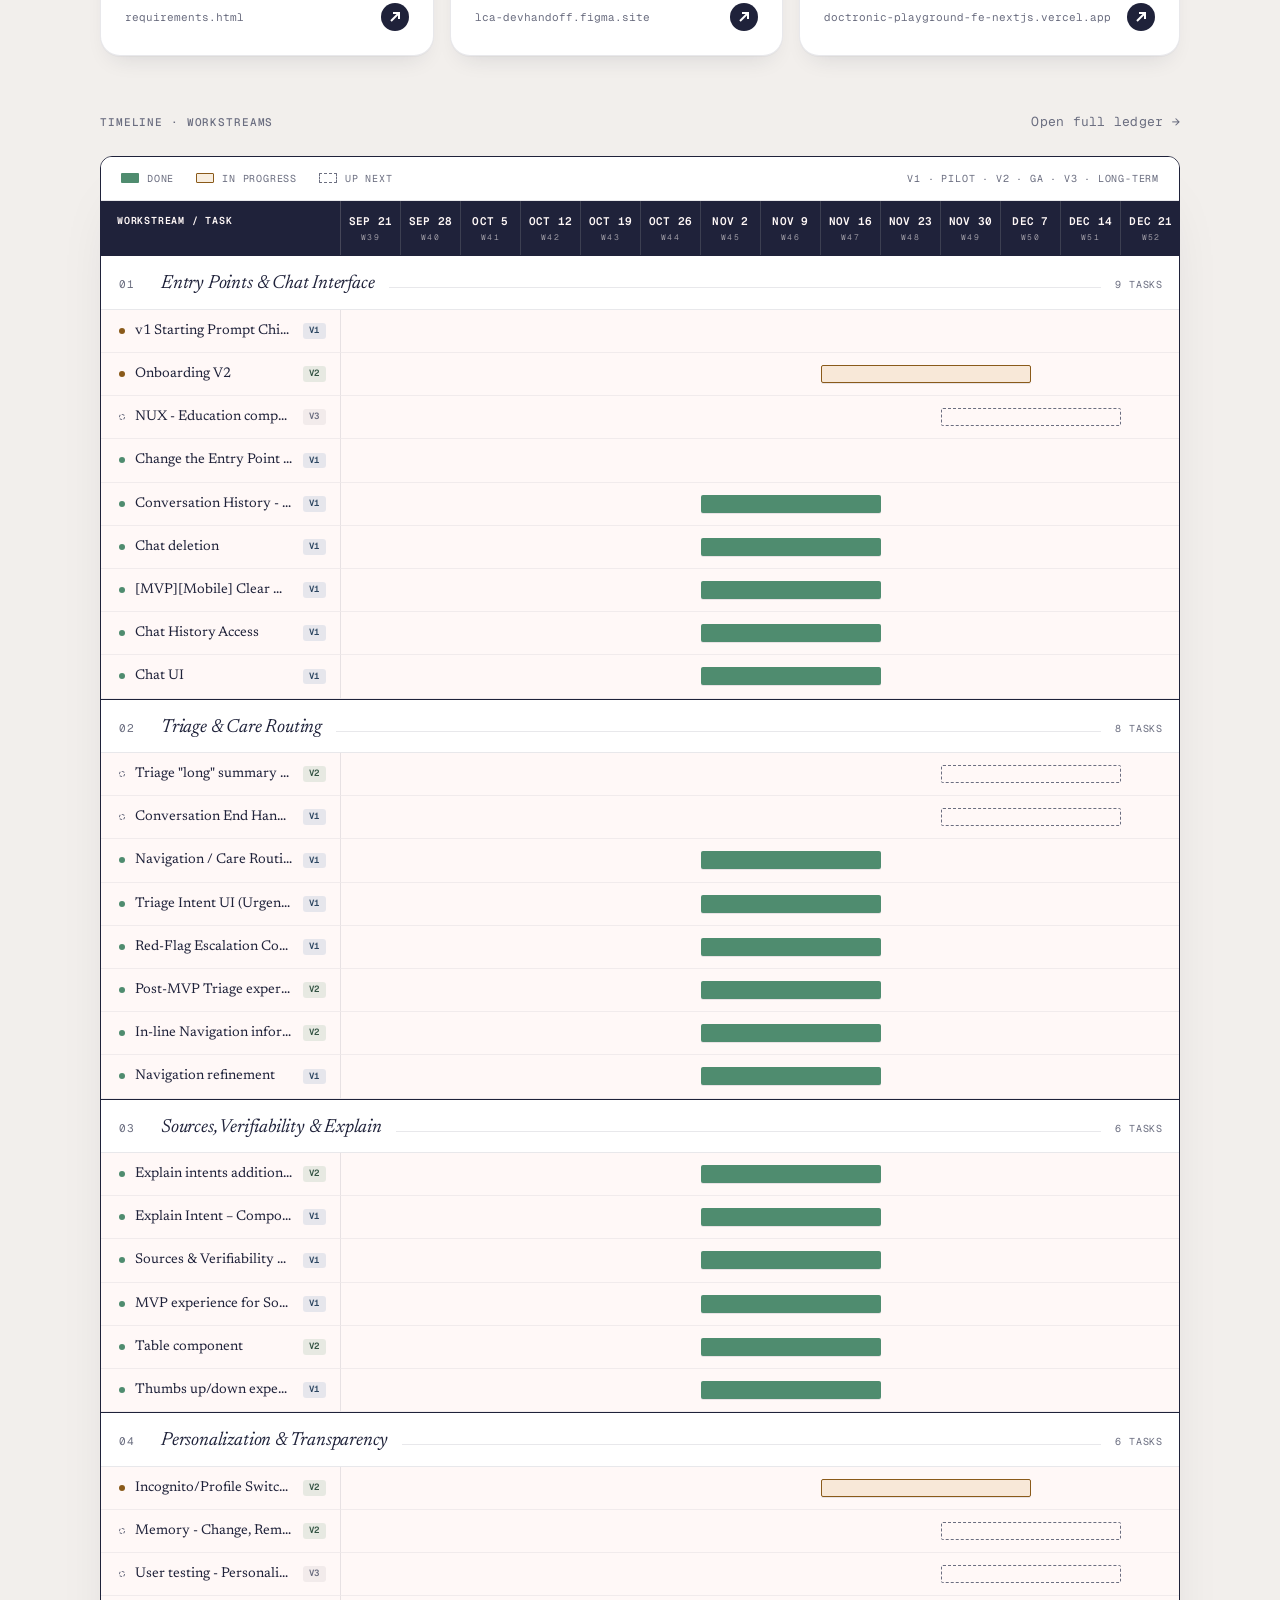
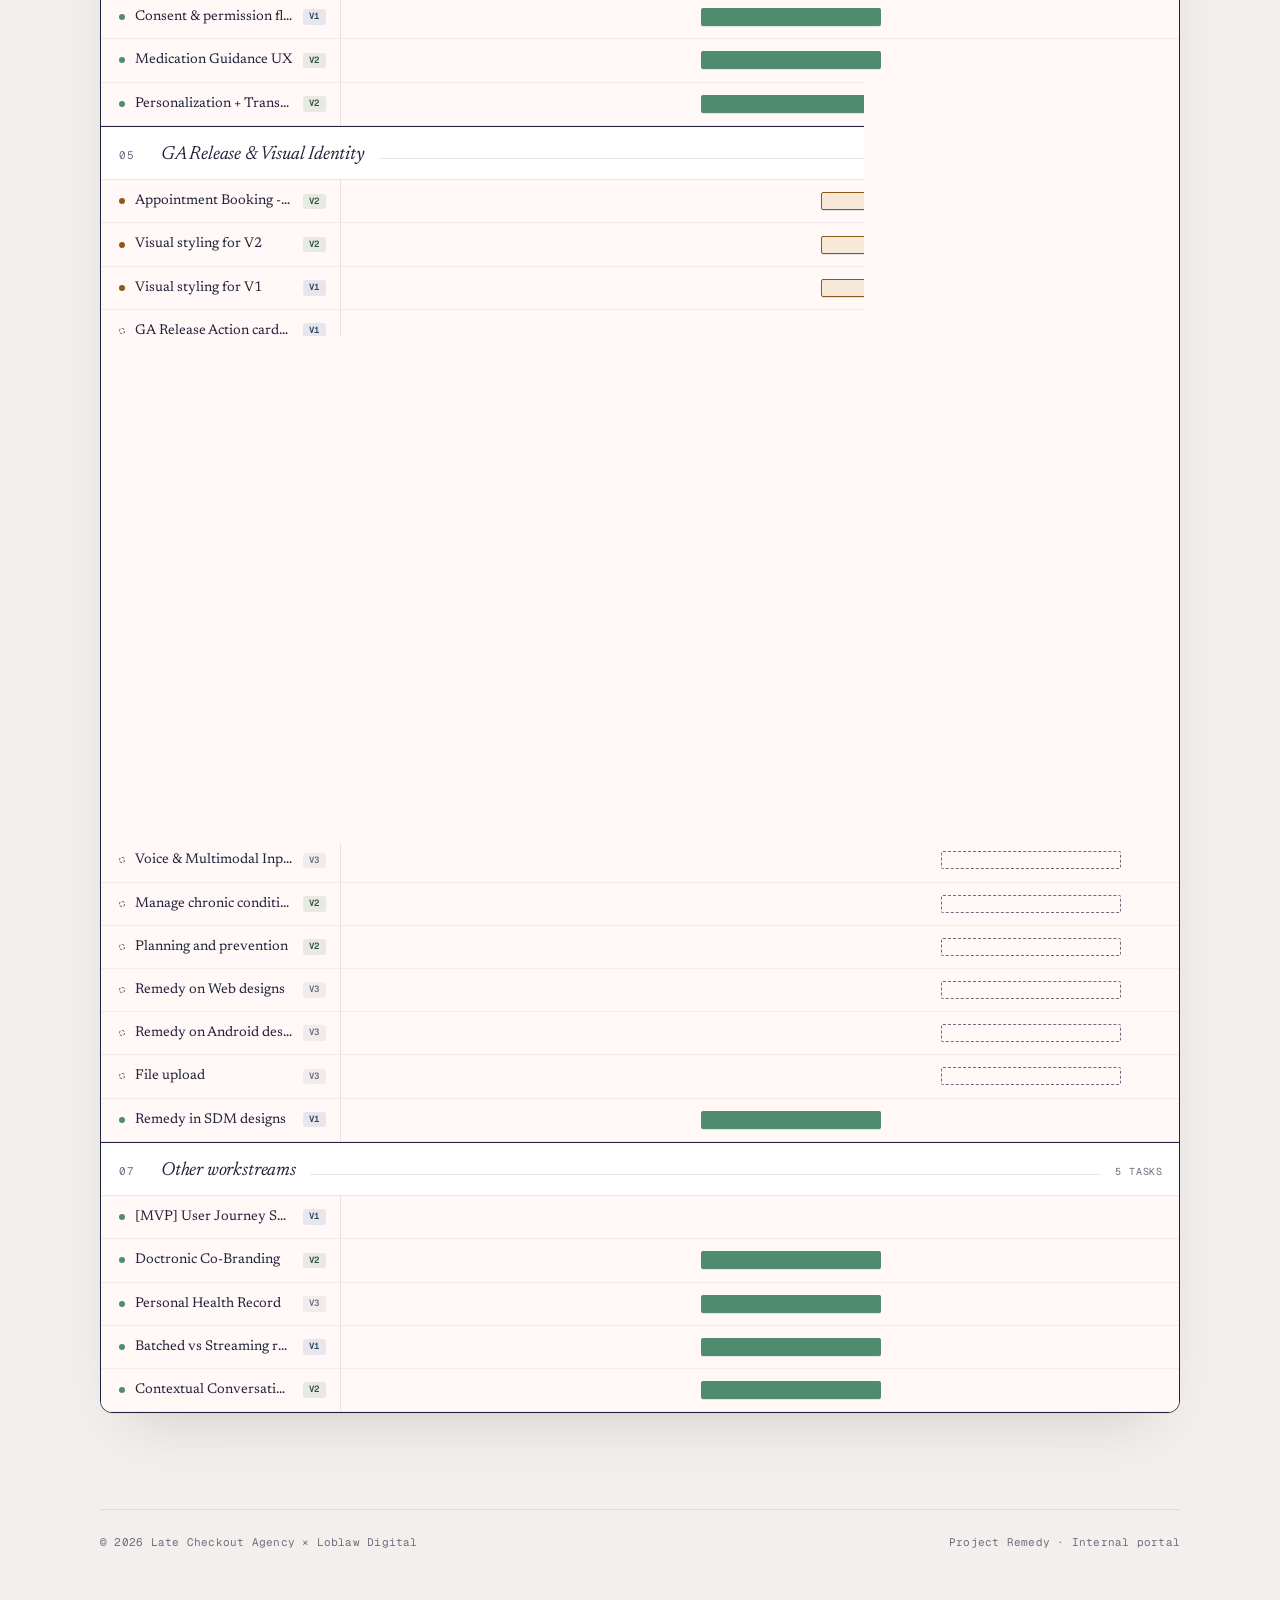
==== commit 371ee017: "Rebuild as Project Remedy client portal Replaces the single-file Tools/Designs/Board tabs with a mul" ====
--- a/index.html
+++ b/index.html
@@ -3,1142 +3,62 @@
 <head>
   <meta charset="UTF-8" />
   <meta name="viewport" content="width=device-width, initial-scale=1.0" />
-  <title>LCA — Internal Tools</title>
+  <title>Project Remedy — Dashboard</title>
   <link rel="icon" type="image/x-icon" href="lca.ico" />
   <link rel="preconnect" href="https://fonts.googleapis.com" />
   <link rel="preconnect" href="https://fonts.gstatic.com" crossorigin />
-  <link href="https://fonts.googleapis.com/css2?family=DM+Mono:ital,wght@0,300;0,400;0,500;1,300&family=DM+Sans:ital,opsz,wght@0,9..40,300;0,9..40,400;0,9..40,500;1,9..40,300&display=swap" rel="stylesheet" />
-  <style>
-    *, *::before, *::after {
-      box-sizing: border-box;
-      margin: 0;
-      padding: 0;
-    }
-
-    :root {
-      --bg: #F5F4F0;
-      --bg-card: #FFFFFF;
-      --fg: #111110;
-      --fg-muted: #6B6A65;
-      --fg-subtle: #9B9A95;
-      --accent: #111110;
-      --border: #E4E3DF;
-      --border-hover: #C8C7C2;
-      --tag-bg: #EEEDEA;
-      --tag-fg: #6B6A65;
-      --link: #111110;
-      --radius: 12px;
-      --figma-purple: #9B59F5;
-    }
-
-    html {
-      font-size: 16px;
-      -webkit-font-smoothing: antialiased;
-    }
-
-    body {
-      background: var(--bg);
-      color: var(--fg);
-      font-family: 'DM Sans', sans-serif;
-      font-weight: 300;
-      min-height: 100vh;
-      padding: 0 24px 80px;
-    }
-
-    /* ── NAV ── */
-    nav {
-      display: flex;
-      align-items: center;
-      justify-content: space-between;
-      padding: 28px 0 0;
-      border-bottom: 1px solid var(--border);
-      padding-bottom: 20px;
-      opacity: 0;
-      animation: fadeUp 0.5s ease forwards;
-    }
-
-    .nav-brand {
-      display: flex;
-      align-items: center;
-      gap: 10px;
-      text-decoration: none;
-      color: var(--fg);
-    }
-
-    .nav-logo-img {
-      width: 34px;
-      height: 34px;
-      object-fit: contain;
-      border-radius: 4px;
-    }
-
-    .nav-wordmark {
-      font-family: 'DM Mono', monospace;
-      font-size: 13px;
-      font-weight: 500;
-      letter-spacing: 0.04em;
-      color: var(--fg);
-    }
-
-    .nav-divider {
-      width: 1px;
-      height: 16px;
-      background: var(--border);
-    }
-
-    .nav-section {
-      font-family: 'DM Mono', monospace;
-      font-size: 12px;
-      font-weight: 400;
-      color: var(--fg-muted);
-      letter-spacing: 0.02em;
-    }
-
-    .nav-status {
-      display: flex;
-      align-items: center;
-      gap: 7px;
-      font-family: 'DM Mono', monospace;
-      font-size: 11px;
-      color: var(--fg-subtle);
-    }
-
-    .status-dot {
-      width: 6px;
-      height: 6px;
-      border-radius: 50%;
-      background: #4CAF50;
-    }
-
-    /* ── HERO ── */
-    .hero {
-      padding: 72px 0 48px;
-      opacity: 0;
-      animation: fadeUp 0.5s ease 0.1s forwards;
-    }
-
-    .hero-eyebrow {
-      font-family: 'DM Mono', monospace;
-      font-size: 11px;
-      font-weight: 400;
-      letter-spacing: 0.12em;
-      text-transform: uppercase;
-      color: var(--fg-muted);
-      margin-bottom: 16px;
-    }
-
-    .hero-title {
-      font-size: clamp(36px, 5vw, 56px);
-      font-weight: 300;
-      line-height: 1.08;
-      letter-spacing: -0.03em;
-      color: var(--fg);
-      margin-bottom: 20px;
-    }
-
-    .hero-title em {
-      font-style: italic;
-      font-weight: 300;
-    }
-
-    .hero-sub {
-      font-size: 15px;
-      font-weight: 300;
-      color: var(--fg-muted);
-      line-height: 1.6;
-      max-width: 460px;
-    }
-
-    /* ── TABS ── */
-    .tabs {
-      display: flex;
-      gap: 4px;
-      margin-bottom: 32px;
-      border-bottom: 1px solid var(--border);
-      opacity: 0;
-      animation: fadeUp 0.5s ease 0.18s forwards;
-    }
-
-    .tab-btn {
-      font-family: 'DM Mono', monospace;
-      font-size: 12px;
-      font-weight: 400;
-      letter-spacing: 0.04em;
-      color: var(--fg-muted);
-      background: none;
-      border: none;
-      cursor: pointer;
-      padding: 10px 16px 11px;
-      position: relative;
-      transition: color 0.15s ease;
-    }
-
-    .tab-btn::after {
-      content: '';
-      position: absolute;
-      bottom: -1px;
-      left: 0;
-      right: 0;
-      height: 2px;
-      background: var(--fg);
-      border-radius: 2px 2px 0 0;
-      opacity: 0;
-      transition: opacity 0.15s ease;
-    }
-
-    .tab-btn:hover {
-      color: var(--fg);
-    }
-
-    .tab-btn.active {
-      color: var(--fg);
-    }
-
-    .tab-btn.active::after {
-      opacity: 1;
-    }
-
-    .tab-pane {
-      display: none;
-    }
-
-    .tab-pane.active {
-      display: block;
-    }
-
-    /* ── SECTION LABEL ── */
-    .section-label {
-      font-family: 'DM Mono', monospace;
-      font-size: 11px;
-      letter-spacing: 0.1em;
-      text-transform: uppercase;
-      color: var(--fg-subtle);
-      margin-bottom: 20px;
-    }
-
-    /* ── GRID ── */
-    .grid {
-      display: grid;
-      grid-template-columns: repeat(auto-fill, minmax(320px, 1fr));
-      gap: 16px;
-    }
-
-    /* ── CARD ── */
-    .card {
-      background: var(--bg-card);
-      border: 1px solid var(--border);
-      border-radius: var(--radius);
-      padding: 28px;
-      text-decoration: none;
-      color: inherit;
-      display: flex;
-      flex-direction: column;
-      gap: 20px;
-      transition: border-color 0.2s ease, box-shadow 0.2s ease, transform 0.2s ease;
-      opacity: 0;
-      animation: fadeUp 0.5s ease forwards;
-      cursor: pointer;
-    }
-
-    .card:nth-child(1) { animation-delay: 0.25s; }
-    .card:nth-child(2) { animation-delay: 0.32s; }
-    .card:nth-child(3) { animation-delay: 0.39s; }
-    .card:nth-child(4) { animation-delay: 0.46s; }
-
-    .card:hover {
-      border-color: var(--border-hover);
-      box-shadow: 0 4px 24px rgba(0,0,0,0.07);
-      transform: translateY(-2px);
-    }
-
-    .card-top {
-      display: flex;
-      align-items: flex-start;
-      justify-content: space-between;
-    }
-
-    .card-icon {
-      width: 40px;
-      height: 40px;
-      border-radius: 8px;
-      background: var(--tag-bg);
-      display: flex;
-      align-items: center;
-      justify-content: center;
-      flex-shrink: 0;
-    }
-
-    .card-icon svg {
-      width: 18px;
-      height: 18px;
-      stroke: var(--fg-muted);
-      stroke-width: 1.5;
-      fill: none;
-    }
-
-    .card-icon.figma-icon {
-      background: #F0EAFF;
-    }
-
-    .card-icon.figma-icon svg {
-      stroke: var(--figma-purple);
-    }
-
-    .card-tag {
-      font-family: 'DM Mono', monospace;
-      font-size: 10px;
-      font-weight: 500;
-      letter-spacing: 0.08em;
-      text-transform: uppercase;
-      color: var(--tag-fg);
-      background: var(--tag-bg);
-      padding: 4px 9px;
-      border-radius: 100px;
-    }
-
-    .card-tag.tag-ga {
-      color: #2D7D46;
-      background: #E6F5EC;
-    }
-
-    .card-tag.tag-internal {
-      color: #7B6200;
-      background: #FFF8E1;
-    }
-
-    .card-body {
-      flex: 1;
-    }
-
-    .card-title {
-      font-size: 17px;
-      font-weight: 500;
-      letter-spacing: -0.02em;
-      color: var(--fg);
-      margin-bottom: 8px;
-      line-height: 1.2;
-    }
-
-    .card-desc {
-      font-size: 13.5px;
-      font-weight: 300;
-      color: var(--fg-muted);
-      line-height: 1.6;
-    }
-
-    .card-meta {
-      display: flex;
-      align-items: center;
-      gap: 16px;
-      margin-top: 10px;
-    }
-
-    .card-meta-item {
-      display: flex;
-      align-items: center;
-      gap: 6px;
-      font-family: 'DM Mono', monospace;
-      font-size: 11px;
-      color: var(--fg-subtle);
-    }
-
-    .card-meta-item svg {
-      width: 12px;
-      height: 12px;
-      stroke: var(--fg-subtle);
-      stroke-width: 1.5;
-      fill: none;
-      flex-shrink: 0;
-    }
-
-    .card-footer {
-      display: flex;
-      align-items: center;
-      justify-content: space-between;
-      padding-top: 16px;
-      border-top: 1px solid var(--border);
-    }
-
-    .card-url {
-      font-family: 'DM Mono', monospace;
-      font-size: 11px;
-      color: var(--fg-subtle);
-      letter-spacing: 0.01em;
-      white-space: nowrap;
-      overflow: hidden;
-      text-overflow: ellipsis;
-      max-width: 220px;
-    }
-
-    .card-arrow {
-      width: 28px;
-      height: 28px;
-      border-radius: 50%;
-      background: var(--fg);
-      display: flex;
-      align-items: center;
-      justify-content: center;
-      flex-shrink: 0;
-      transition: background 0.2s ease, transform 0.2s ease;
-    }
-
-    .card:hover .card-arrow {
-      transform: translate(1px, -1px);
-    }
-
-    .card-arrow svg {
-      width: 12px;
-      height: 12px;
-      stroke: var(--bg);
-      stroke-width: 2;
-      fill: none;
-    }
-
-    .card-arrow.arrow-figma {
-      background: var(--figma-purple);
-    }
-
-    /* ── SUB-LINKS ── */
-    .sublinks {
-      display: flex;
-      flex-direction: column;
-      gap: 2px;
-      border-top: 1px solid var(--border);
-      padding-top: 16px;
-    }
-
-    .sublinks-label {
-      font-family: 'DM Mono', monospace;
-      font-size: 10px;
-      letter-spacing: 0.08em;
-      text-transform: uppercase;
-      color: var(--fg-subtle);
-      margin-bottom: 8px;
-    }
-
-    .sublink {
-      display: flex;
-      align-items: center;
-      justify-content: space-between;
-      padding: 7px 10px;
-      border-radius: 8px;
-      text-decoration: none;
-      color: var(--fg-muted);
-      font-size: 13px;
-      font-weight: 300;
-      transition: background 0.15s ease, color 0.15s ease;
-      gap: 8px;
-    }
-
-    .sublink:hover {
-      background: var(--tag-bg);
-      color: var(--fg);
-    }
-
-    .sublink-name {
-      flex: 1;
-    }
-
-    .sublink-icon {
-      width: 14px;
-      height: 14px;
-      stroke: var(--fg-subtle);
-      stroke-width: 1.5;
-      fill: none;
-      flex-shrink: 0;
-      opacity: 0;
-      transition: opacity 0.15s ease;
-    }
-
-    .sublink:hover .sublink-icon {
-      opacity: 1;
-    }
-
-    /* figma cards are divs, not anchors */
-    .figma-card {
-      cursor: default;
-    }
-
-    .figma-card:hover {
-      transform: none;
-      box-shadow: 0 2px 12px rgba(0,0,0,0.05);
-    }
-
-    /* ── BOARD NOTIFICATION ── */
-    .board-notif {
-      display: flex;
-      align-items: center;
-      gap: 12px;
-      background: var(--bg-card);
-      border: 1px solid var(--border);
-      border-radius: 10px;
-      padding: 12px 16px;
-      margin-bottom: 28px;
-      opacity: 0;
-      transform: translateY(-6px);
-      transition: opacity 0.3s ease, transform 0.3s ease;
-      pointer-events: none;
-    }
-
-    .board-notif.notif-visible {
-      opacity: 1;
-      transform: translateY(0);
-      pointer-events: auto;
-    }
-
-    .board-notif.notif-hiding {
-      opacity: 0;
-      transform: translateY(-6px);
-    }
-
-    .notif-dot {
-      width: 6px;
-      height: 6px;
-      border-radius: 50%;
-      background: #4CAF50;
-      flex-shrink: 0;
-    }
-
-    .notif-type {
-      font-family: 'DM Mono', monospace;
-      font-size: 10px;
-      font-weight: 500;
-      letter-spacing: 0.08em;
-      text-transform: uppercase;
-      padding: 3px 8px;
-      border-radius: 100px;
-      flex-shrink: 0;
-    }
-
-    .notif-text {
-      font-size: 13px;
-      font-weight: 400;
-      color: var(--fg);
-      flex: 1;
-      white-space: nowrap;
-      overflow: hidden;
-      text-overflow: ellipsis;
-    }
-
-    .notif-meta {
-      font-family: 'DM Mono', monospace;
-      font-size: 11px;
-      color: var(--fg-subtle);
-      flex-shrink: 0;
-    }
-
-    .notif-close {
-      background: none;
-      border: none;
-      cursor: pointer;
-      padding: 2px;
-      color: var(--fg-subtle);
-      display: flex;
-      align-items: center;
-      flex-shrink: 0;
-      transition: color 0.15s;
-    }
-
-    .notif-close:hover { color: var(--fg); }
-    .notif-close svg { width: 14px; height: 14px; stroke: currentColor; stroke-width: 2; fill: none; }
-
-    .notif-progress {
-      position: absolute;
-      bottom: 0;
-      left: 0;
-      height: 2px;
-      background: var(--border-hover);
-      border-radius: 0 0 10px 10px;
-      width: 100%;
-      transform-origin: left;
-      animation: notif-drain 10s linear forwards;
-    }
-
-    @keyframes notif-drain {
-      from { transform: scaleX(1); }
-      to   { transform: scaleX(0); }
-    }
-
-    /* ── BOARD ── */
-    .board-header {
-      display: flex;
-      align-items: center;
-      justify-content: space-between;
-      margin-bottom: 20px;
-    }
-
-    .board-open-sheet {
-      font-family: 'DM Mono', monospace;
-      font-size: 11px;
-      color: var(--fg-muted);
-      text-decoration: none;
-      display: flex;
-      align-items: center;
-      gap: 5px;
-      transition: color 0.15s;
-    }
-
-    .board-open-sheet:hover { color: var(--fg); }
-
-    .board-list {
-      display: flex;
-      flex-direction: column;
-      gap: 12px;
-    }
-
-    .board-post {
-      background: var(--bg-card);
-      border: 1px solid var(--border);
-      border-radius: var(--radius);
-      padding: 24px 28px;
-    }
-
-    .board-post.post-done { opacity: 0.5; }
-
-    .board-post-top {
-      display: flex;
-      align-items: center;
-      gap: 10px;
-      margin-bottom: 12px;
-      flex-wrap: wrap;
-    }
-
-    .post-tag {
-      font-family: 'DM Mono', monospace;
-      font-size: 10px;
-      font-weight: 500;
-      letter-spacing: 0.08em;
-      text-transform: uppercase;
-      padding: 4px 9px;
-      border-radius: 100px;
-    }
-
-    .post-tag-update { color: #1A56DB; background: #E8F0FE; }
-    .post-tag-ticket { color: #7B6200; background: #FFF8E1; }
-    .post-tag-alert  { color: #B91C1C; background: #FEE2E2; }
-
-    .post-status {
-      display: flex;
-      align-items: center;
-      gap: 5px;
-      font-family: 'DM Mono', monospace;
-      font-size: 10px;
-      color: var(--fg-subtle);
-    }
-
-    .post-status-dot {
-      width: 5px;
-      height: 5px;
-      border-radius: 50%;
-    }
-
-    .dot-open { background: #4CAF50; }
-    .dot-done { background: var(--fg-subtle); }
-
-    .post-meta {
-      margin-left: auto;
-      font-family: 'DM Mono', monospace;
-      font-size: 11px;
-      color: var(--fg-subtle);
-      display: flex;
-      gap: 12px;
-    }
-
-    .board-post-title {
-      font-size: 16px;
-      font-weight: 500;
-      letter-spacing: -0.02em;
-      color: var(--fg);
-      margin-bottom: 6px;
-      line-height: 1.3;
-    }
-
-    .board-post-body {
-      font-size: 13.5px;
-      font-weight: 300;
-      color: var(--fg-muted);
-      line-height: 1.65;
-      white-space: pre-wrap;
-    }
-
-    .board-state {
-      padding: 48px 0;
-      text-align: center;
-      font-family: 'DM Mono', monospace;
-      font-size: 12px;
-      color: var(--fg-subtle);
-    }
-
-    .board-refresh {
-      background: none;
-      border: 1px solid var(--border);
-      border-radius: 8px;
-      padding: 6px 14px;
-      font-family: 'DM Mono', monospace;
-      font-size: 11px;
-      color: var(--fg-muted);
-      cursor: pointer;
-      transition: border-color 0.15s, color 0.15s;
-    }
-
-    .board-refresh:hover {
-      border-color: var(--border-hover);
-      color: var(--fg);
-    }
-
-    /* ── FOOTER ── */
-    footer {
-      margin-top: 80px;
-      padding-top: 24px;
-      border-top: 1px solid var(--border);
-      display: flex;
-      align-items: center;
-      justify-content: space-between;
-      opacity: 0;
-      animation: fadeUp 0.5s ease 0.6s forwards;
-    }
-
-    .footer-copy {
-      font-family: 'DM Mono', monospace;
-      font-size: 11px;
-      color: var(--fg-subtle);
-    }
-
-    .footer-note {
-      font-family: 'DM Mono', monospace;
-      font-size: 11px;
-      color: var(--fg-subtle);
-    }
-
-    /* ── MAX WIDTH ── */
-    .container {
-      max-width: 1080px;
-      margin: 0 auto;
-    }
-
-    /* ── ANIM ── */
-    @keyframes fadeUp {
-      from {
-        opacity: 0;
-        transform: translateY(12px);
-      }
-      to {
-        opacity: 1;
-        transform: translateY(0);
-      }
-    }
-
-    /* ── RESPONSIVE ── */
-    @media (max-width: 600px) {
-      body { padding: 0 16px 60px; }
-      .hero { padding: 48px 0 40px; }
-      .grid { grid-template-columns: 1fr; }
-      footer { flex-direction: column; gap: 8px; text-align: center; }
-    }
-  </style>
+  <link href="https://fonts.googleapis.com/css2?family=Instrument+Serif:ital@0;1&family=Newsreader:ital,opsz,wght@0,6..72,400;0,6..72,500;1,6..72,400&family=Geist+Mono:wght@400;500&display=swap" rel="stylesheet" />
+  <link rel="stylesheet" href="styles/tokens.css" />
+  <link rel="stylesheet" href="styles/base.css" />
+  <link rel="stylesheet" href="styles/components.css" />
 </head>
 <body>
   <div class="container">
 
-    <!-- NAV -->
-    <nav>
-      <div style="display:flex;align-items:center;gap:14px;">
-        <a class="nav-brand" href="#">
-          <img src="lca.ico" alt="LCA" class="nav-logo-img" />
-        </a>
-        <div class="nav-divider"></div>
-        <img src="https://upload.wikimedia.org/wikipedia/commons/d/db/Loblaw_Companies_Limited_logo_EN.svg" alt="Loblaw" style="height:22px;width:auto;opacity:0.75;" />
-        <div class="nav-divider"></div>
-        <span class="nav-section">Internal Tools</span>
+    <header id="app-nav"></header>
+
+    <section class="hero fade-up fade-up-1">
+      <p class="eyebrow hero-eyebrow">Project Status · Active</p>
+      <h1 class="hero-title">Project <em>Remedy.</em></h1>
+      <p class="hero-sub" id="hero-sub">A Loblaw Digital × LCA engagement. Designs, board activity, and timeline in one place.</p>
+    </section>
+
+    <section class="section fade-up fade-up-2">
+      <div class="section-head">
+        <p class="eyebrow">Current design tasks</p>
+        <a class="meta" href="board.html">Open the board →</a>
       </div>
-      <div class="nav-status">
-        <span class="status-dot"></span>
-        All systems operational
+      <div id="dash-kanban"></div>
+    </section>
+
+    <section class="section fade-up fade-up-3">
+      <div class="section-head">
+        <p class="eyebrow">Design links</p>
+        <a class="meta" href="designs.html">Open in viewer →</a>
       </div>
-    </nav>
+      <div id="dash-designs" class="grid grid-2"></div>
+    </section>
 
-    <!-- BOARD NOTIFICATION -->
-    <div class="board-notif" id="board-notif" style="position:relative;">
-      <span class="notif-dot"></span>
-      <span class="notif-type post-tag-update" id="notif-type"></span>
-      <span class="notif-text" id="notif-text"></span>
-      <span class="notif-meta" id="notif-meta"></span>
-      <button class="notif-close" onclick="dismissNotif()" title="Dismiss">
-        <svg viewBox="0 0 14 14"><line x1="2" y1="2" x2="12" y2="12"/><line x1="12" y1="2" x2="2" y2="12"/></svg>
-      </button>
-      <div class="notif-progress" id="notif-progress"></div>
-    </div>
+    <section class="section fade-up fade-up-4">
+      <div class="section-head">
+        <p class="eyebrow">Resources</p>
+        <a class="meta" href="resources.html">Open all →</a>
+      </div>
+      <div id="dash-resources" class="grid grid-3"></div>
+    </section>
 
-    <!-- HERO -->
-    <div class="hero">
-      <p class="hero-eyebrow">Late Checkout Agency</p>
-      <h1 class="hero-title">Tool <em>Directory</em></h1>
-      <p class="hero-sub">Internal tools and resources for the team. Click any card to open the tool.</p>
-    </div>
+    <section class="section fade-up fade-up-5">
+      <div class="section-head">
+        <p class="eyebrow">Timeline · Workstreams</p>
+        <a class="meta" href="timeline.html">Open full ledger →</a>
+      </div>
+      <div id="dash-timeline"></div>
+    </section>
 
-    <!-- TABS -->
-    <div class="tabs">
-      <button class="tab-btn active" onclick="switchTab('tools', this)">Tools</button>
-      <button class="tab-btn" onclick="switchTab('figma', this)">Figma Designs</button>
-      <button class="tab-btn" onclick="switchTab('board', this)">Board</button>
-    </div>
-
-    <!-- TAB: TOOLS -->
-    <div class="tab-pane active" id="tab-tools">
-      <p class="section-label">Available — 2 tools</p>
-      <div class="grid">
-
-        <!-- Playground -->
-        <a class="card" href="https://doctronic-playground-fe-nextjs.vercel.app/" target="_blank" rel="noopener">
-          <div class="card-top">
-            <div class="card-icon">
-              <svg viewBox="0 0 24 24">
-                <polygon points="5,3 19,12 5,21"/>
-              </svg>
-            </div>
-            <span class="card-tag">Dev</span>
-          </div>
-          <div class="card-body">
-            <h2 class="card-title">Playground</h2>
-            <p class="card-desc">Interactive environment for testing and prototyping. Explore and experiment in a sandboxed space.</p>
-          </div>
-          <div class="card-footer">
-            <span class="card-url">doctronic-playground-fe-nextjs.vercel.app</span>
-            <div class="card-arrow">
-              <svg viewBox="0 0 12 12">
-                <line x1="2" y1="10" x2="10" y2="2"/>
-                <polyline points="4,2 10,2 10,8"/>
-              </svg>
-            </div>
-          </div>
-        </a>
-
-        <!-- Dev Handoff -->
-        <a class="card" href="https://lca-devhandoff.figma.site/" target="_blank" rel="noopener">
-          <div class="card-top">
-            <div class="card-icon">
-              <svg viewBox="0 0 24 24">
-                <rect x="3" y="3" width="8" height="8" rx="1"/>
-                <rect x="13" y="3" width="8" height="8" rx="1"/>
-                <rect x="3" y="13" width="8" height="8" rx="1"/>
-                <circle cx="17" cy="17" r="4"/>
-              </svg>
-            </div>
-            <span class="card-tag">Design</span>
-          </div>
-          <div class="card-body">
-            <h2 class="card-title">Dev Handoff</h2>
-            <p class="card-desc">Design-to-development handoff specs. Assets, tokens, and component guidelines for implementation.</p>
-          </div>
-          <div class="card-footer">
-            <span class="card-url">lca-devhandoff.figma.site</span>
-            <div class="card-arrow">
-              <svg viewBox="0 0 12 12">
-                <line x1="2" y1="10" x2="10" y2="2"/>
-                <polyline points="4,2 10,2 10,8"/>
-              </svg>
-            </div>
-          </div>
-        </a>
-
-      </div>
-    </div>
-
-    <!-- TAB: FIGMA DESIGNS -->
-    <div class="tab-pane" id="tab-figma">
-      <p class="section-label">Project Remedy — 2 design files</p>
-      <div class="grid">
-
-        <!-- V1.1 -->
-        <div class="card figma-card">
-          <div class="card-top">
-            <div class="card-icon figma-icon">
-              <svg viewBox="0 0 24 24">
-                <path d="M5 5.5A3.5 3.5 0 0 1 8.5 2H12v7H8.5A3.5 3.5 0 0 1 5 5.5z"/>
-                <path d="M12 2h3.5a3.5 3.5 0 1 1 0 7H12V2z"/>
-                <path d="M12 12.5a3.5 3.5 0 1 1 7 0 3.5 3.5 0 0 1-7 0z"/>
-                <path d="M5 19.5A3.5 3.5 0 0 1 8.5 16H12v3.5a3.5 3.5 0 0 1-7 0z"/>
-                <path d="M5 12.5A3.5 3.5 0 0 1 8.5 9H12v7H8.5A3.5 3.5 0 0 1 5 12.5z"/>
-              </svg>
-            </div>
-            <span class="card-tag tag-ga">GA Release</span>
-          </div>
-          <div class="card-body">
-            <h2 class="card-title">Project Remedy — V1.1</h2>
-            <p class="card-desc">General availability release. Loblaw Digital shared design file for the full V2.0 build.</p>
-            <div class="card-meta">
-              <span class="card-meta-item">
-                <svg viewBox="0 0 24 24"><rect x="3" y="4" width="18" height="18" rx="2"/><line x1="16" y1="2" x2="16" y2="6"/><line x1="8" y1="2" x2="8" y2="6"/><line x1="3" y1="10" x2="21" y2="10"/></svg>
-                May 1, 2026
-              </span>
-              <span class="card-meta-item">
-                <svg viewBox="0 0 24 24"><path d="M17 21v-2a4 4 0 0 0-4-4H5a4 4 0 0 0-4 4v2"/><circle cx="9" cy="7" r="4"/><path d="M23 21v-2a4 4 0 0 0-3-3.87"/><path d="M16 3.13a4 4 0 0 1 0 7.75"/></svg>
-                All users
-              </span>
-            </div>
-          </div>
-          <div class="sublinks">
-            <p class="sublinks-label">Sections</p>
-            <a class="sublink" href="https://www.figma.com/design/G3joMlCs42Suu3T3Mw75Wg/-SHARED--Loblaw-Digital---Project-Remedy-V2.0?node-id=7-3716" target="_blank" rel="noopener">
-              <span class="sublink-name">Nav &amp; Care Routing</span>
-              <svg class="sublink-icon" viewBox="0 0 12 12"><line x1="2" y1="10" x2="10" y2="2"/><polyline points="4,2 10,2 10,8"/></svg>
-            </a>
-            <a class="sublink" href="https://www.figma.com/design/G3joMlCs42Suu3T3Mw75Wg/-SHARED--Loblaw-Digital---Project-Remedy-V2.0?node-id=7-3715" target="_blank" rel="noopener">
-              <span class="sublink-name">Chat History</span>
-              <svg class="sublink-icon" viewBox="0 0 12 12"><line x1="2" y1="10" x2="10" y2="2"/><polyline points="4,2 10,2 10,8"/></svg>
-            </a>
-            <a class="sublink" href="https://www.figma.com/design/G3joMlCs42Suu3T3Mw75Wg/-SHARED--Loblaw-Digital---Project-Remedy-V2.0?node-id=6-16" target="_blank" rel="noopener">
-              <span class="sublink-name">Triage Intent</span>
-              <svg class="sublink-icon" viewBox="0 0 12 12"><line x1="2" y1="10" x2="10" y2="2"/><polyline points="4,2 10,2 10,8"/></svg>
-            </a>
-          </div>
-          <div class="card-footer">
-            <span class="card-url">figma.com/design/G3joMlCs42Suu3T3Mw75Wg</span>
-            <a class="card-arrow arrow-figma" href="https://www.figma.com/design/G3joMlCs42Suu3T3Mw75Wg/-SHARED--Loblaw-Digital---Project-Remedy-V2.0?node-id=0-1&p=f&t=tYgLA2Uo2fA62Mpi-0" target="_blank" rel="noopener" title="Open full file">
-              <svg viewBox="0 0 12 12">
-                <line x1="2" y1="10" x2="10" y2="2"/>
-                <polyline points="4,2 10,2 10,8"/>
-              </svg>
-            </a>
-          </div>
-        </div>
-
-        <!-- V1.0 -->
-        <div class="card figma-card">
-          <div class="card-top">
-            <div class="card-icon figma-icon">
-              <svg viewBox="0 0 24 24">
-                <path d="M5 5.5A3.5 3.5 0 0 1 8.5 2H12v7H8.5A3.5 3.5 0 0 1 5 5.5z"/>
-                <path d="M12 2h3.5a3.5 3.5 0 1 1 0 7H12V2z"/>
-                <path d="M12 12.5a3.5 3.5 0 1 1 7 0 3.5 3.5 0 0 1-7 0z"/>
-                <path d="M5 19.5A3.5 3.5 0 0 1 8.5 16H12v3.5a3.5 3.5 0 0 1-7 0z"/>
-                <path d="M5 12.5A3.5 3.5 0 0 1 8.5 9H12v7H8.5A3.5 3.5 0 0 1 5 12.5z"/>
-              </svg>
-            </div>
-            <span class="card-tag tag-internal">Internal</span>
-          </div>
-          <div class="card-body">
-            <h2 class="card-title">Project Remedy — V1.0</h2>
-            <p class="card-desc">Internal release for the initial 100-user pilot. Loblaw Digital shared design file for the V1.0 build.</p>
-            <div class="card-meta">
-              <span class="card-meta-item">
-                <svg viewBox="0 0 24 24"><rect x="3" y="4" width="18" height="18" rx="2"/><line x1="16" y1="2" x2="16" y2="6"/><line x1="8" y1="2" x2="8" y2="6"/><line x1="3" y1="10" x2="21" y2="10"/></svg>
-                Apr 1, 2026
-              </span>
-              <span class="card-meta-item">
-                <svg viewBox="0 0 24 24"><path d="M17 21v-2a4 4 0 0 0-4-4H5a4 4 0 0 0-4 4v2"/><circle cx="9" cy="7" r="4"/></svg>
-                100 users
-              </span>
-            </div>
-          </div>
-          <div class="sublinks">
-            <p class="sublinks-label">Sections</p>
-            <a class="sublink" href="https://www.figma.com/design/cKsRu32uAlYS3tklgxnlyr/-SHARED--Loblaw-Digital---Project-Remedy-V1.0?node-id=2807-45852" target="_blank" rel="noopener">
-              <span class="sublink-name">Entry Point</span>
-              <svg class="sublink-icon" viewBox="0 0 12 12"><line x1="2" y1="10" x2="10" y2="2"/><polyline points="4,2 10,2 10,8"/></svg>
-            </a>
-            <a class="sublink" href="https://www.figma.com/design/cKsRu32uAlYS3tklgxnlyr/-SHARED--Loblaw-Digital---Project-Remedy-V1.0?node-id=2807-45851" target="_blank" rel="noopener">
-              <span class="sublink-name">Chat UI</span>
-              <svg class="sublink-icon" viewBox="0 0 12 12"><line x1="2" y1="10" x2="10" y2="2"/><polyline points="4,2 10,2 10,8"/></svg>
-            </a>
-            <a class="sublink" href="https://www.figma.com/design/cKsRu32uAlYS3tklgxnlyr/-SHARED--Loblaw-Digital---Project-Remedy-V1.0?node-id=3037-4232" target="_blank" rel="noopener">
-              <span class="sublink-name">Chat Components</span>
-              <svg class="sublink-icon" viewBox="0 0 12 12"><line x1="2" y1="10" x2="10" y2="2"/><polyline points="4,2 10,2 10,8"/></svg>
-            </a>
-            <a class="sublink" href="https://www.figma.com/design/cKsRu32uAlYS3tklgxnlyr/-SHARED--Loblaw-Digital---Project-Remedy-V1.0?node-id=2807-45855" target="_blank" rel="noopener">
-              <span class="sublink-name">Consent &amp; Permissions</span>
-              <svg class="sublink-icon" viewBox="0 0 12 12"><line x1="2" y1="10" x2="10" y2="2"/><polyline points="4,2 10,2 10,8"/></svg>
-            </a>
-            <a class="sublink" href="https://www.figma.com/design/cKsRu32uAlYS3tklgxnlyr/-SHARED--Loblaw-Digital---Project-Remedy-V1.0?node-id=2807-45853" target="_blank" rel="noopener">
-              <span class="sublink-name">Conversation History</span>
-              <svg class="sublink-icon" viewBox="0 0 12 12"><line x1="2" y1="10" x2="10" y2="2"/><polyline points="4,2 10,2 10,8"/></svg>
-            </a>
-            <a class="sublink" href="https://www.figma.com/design/cKsRu32uAlYS3tklgxnlyr/-SHARED--Loblaw-Digital---Project-Remedy-V1.0?node-id=2807-45857" target="_blank" rel="noopener">
-              <span class="sublink-name">Nav &amp; Care Routing</span>
-              <svg class="sublink-icon" viewBox="0 0 12 12"><line x1="2" y1="10" x2="10" y2="2"/><polyline points="4,2 10,2 10,8"/></svg>
-            </a>
-            <a class="sublink" href="https://www.figma.com/design/cKsRu32uAlYS3tklgxnlyr/-SHARED--Loblaw-Digital---Project-Remedy-V1.0?node-id=2807-45859" target="_blank" rel="noopener">
-              <span class="sublink-name">Red Flag Escalation</span>
-              <svg class="sublink-icon" viewBox="0 0 12 12"><line x1="2" y1="10" x2="10" y2="2"/><polyline points="4,2 10,2 10,8"/></svg>
-            </a>
-          </div>
-          <div class="card-footer">
-            <span class="card-url">figma.com/design/cKsRu32uAlYS3tklgxnlyr</span>
-            <a class="card-arrow arrow-figma" href="https://www.figma.com/design/cKsRu32uAlYS3tklgxnlyr/-SHARED--Loblaw-Digital---Project-Remedy-V1.0?node-id=86-673&p=f&t=00fpVurxAsfptIhr-0" target="_blank" rel="noopener" title="Open full file">
-              <svg viewBox="0 0 12 12">
-                <line x1="2" y1="10" x2="10" y2="2"/>
-                <polyline points="4,2 10,2 10,8"/>
-              </svg>
-            </a>
-          </div>
-        </div>
-
-      </div>
-    </div>
-
-    <!-- TAB: BOARD -->
-    <div class="tab-pane" id="tab-board">
-      <div class="board-header">
-        <p class="section-label" id="board-count" style="margin-bottom:0">Board</p>
-        <div style="display:flex;align-items:center;gap:16px;">
-          <button class="board-refresh" onclick="fetchBoard()">Refresh</button>
-          <a class="board-open-sheet" id="board-sheet-link" href="#" target="_blank" rel="noopener">
-            Open Sheet
-            <svg width="10" height="10" viewBox="0 0 12 12" fill="none" stroke="currentColor" stroke-width="1.5"><line x1="2" y1="10" x2="10" y2="2"/><polyline points="4,2 10,2 10,8"/></svg>
-          </a>
-        </div>
-      </div>
-      <div id="board-list" class="board-list"></div>
-    </div>
-
-    <!-- FOOTER -->
-    <footer>
-      <span class="footer-copy">© 2026 Late Checkout Agency</span>
-      <span class="footer-note">Internal use only</span>
-    </footer>
+    <footer id="app-footer"></footer>
 
   </div>
 
-  <script>
-    function switchTab(name, btn) {
-      document.querySelectorAll('.tab-pane').forEach(p => p.classList.remove('active'));
-      document.querySelectorAll('.tab-btn').forEach(b => b.classList.remove('active'));
-      document.getElementById('tab-' + name).classList.add('active');
-      btn.classList.add('active');
-    }
-
-    // ── BOARD ──
-    // Paste your Google Sheet ID here (the long string in the sheet URL between /d/ and /edit)
-    const SHEET_ID = '17sfw7d3OGQ27cr-IvAHglYnpeWV-0iLcJz5RPHd3_2M';
-    const CSV_URL = `https://docs.google.com/spreadsheets/d/${SHEET_ID}/export?format=csv&gid=52377503`;
-    document.getElementById('board-sheet-link').href =
-      `https://docs.google.com/spreadsheets/d/${SHEET_ID}/edit`;
-
-    function parseCSV(text) {
-      const rows = [];
-      let row = [], field = '', inQuote = false;
-      for (let i = 0; i < text.length; i++) {
-        const ch = text[i], next = text[i + 1];
-        if (inQuote) {
-          if (ch === '"' && next === '"') { field += '"'; i++; }
-          else if (ch === '"') { inQuote = false; }
-          else { field += ch; }
-        } else {
-          if (ch === '"') { inQuote = true; }
-          else if (ch === ',') { row.push(field); field = ''; }
-          else if (ch === '\n' || (ch === '\r' && next === '\n')) {
-            if (ch === '\r') i++;
-            row.push(field); field = '';
-            rows.push(row); row = [];
-          } else { field += ch; }
-        }
-      }
-      if (field || row.length) { row.push(field); rows.push(row); }
-      return rows;
-    }
-
-    function renderBoard(posts) {
-      const list = document.getElementById('board-list');
-      const count = document.getElementById('board-count');
-      if (!posts.length) {
-        count.textContent = 'Board — 0 posts';
-        list.innerHTML = '<div class="board-state">No posts yet.</div>';
-        return;
-      }
-      count.textContent = `Board — ${posts.length} post${posts.length !== 1 ? 's' : ''}`;
-      list.innerHTML = posts.map(p => {
-        const [date, type, title, body, status, author] = p;
-        const typeKey = (type || '').toLowerCase();
-        const tagClass = typeKey === 'alert' ? 'post-tag-alert'
-                       : typeKey === 'ticket' ? 'post-tag-ticket'
-                       : 'post-tag-update';
-        const isDone = (status || '').toLowerCase() === 'done';
-        return `
-        <div class="board-post${isDone ? ' post-done' : ''}">
-          <div class="board-post-top">
-            <span class="post-tag ${tagClass}">${type || 'Update'}</span>
-            <span class="post-status">
-              <span class="post-status-dot ${isDone ? 'dot-done' : 'dot-open'}"></span>
-              ${isDone ? 'Done' : 'Open'}
-            </span>
-            <span class="post-meta">
-              ${author ? `<span>${author}</span>` : ''}
-              ${date ? `<span>${date}</span>` : ''}
-            </span>
-          </div>
-          ${title ? `<div class="board-post-title">${title}</div>` : ''}
-          ${body ? `<div class="board-post-body">${body}</div>` : ''}
-        </div>`;
-      }).join('');
-    }
-
-    async function fetchBoard() {
-      const list = document.getElementById('board-list');
-      const count = document.getElementById('board-count');
-      if (SHEET_ID === 'YOUR_SHEET_ID_HERE') {
-        count.textContent = 'Board';
-        list.innerHTML = '<div class="board-state">Paste your Google Sheet ID into the SHEET_ID constant to load posts.</div>';
-        return;
-      }
-      list.innerHTML = '<div class="board-state">Fetching board…</div>';
-      try {
-        const res = await fetch(CSV_URL);
-        if (!res.ok) throw new Error();
-        const text = await res.text();
-        const rows = parseCSV(text);
-        const posts = rows.slice(1).filter(r => r.some(c => c.trim()));
-        posts.sort((a, b) => (b[0] || '').localeCompare(a[0] || ''));
-        renderBoard(posts);
-      } catch {
-        count.textContent = 'Board';
-        list.innerHTML = `<div class="board-state">Could not load board. <button class="board-refresh" onclick="fetchBoard()" style="margin-left:12px">Retry</button></div>`;
-      }
-    }
-
-    fetchBoard();
-
-    // ── NOTIFICATION ──
-    let notifTimer = null;
-
-    function dismissNotif() {
-      const el = document.getElementById('board-notif');
-      el.classList.remove('notif-visible');
-      el.classList.add('notif-hiding');
-      clearTimeout(notifTimer);
-    }
-
-    async function fetchNotif() {
-      if (SHEET_ID === 'YOUR_SHEET_ID_HERE') return;
-      try {
-        const res = await fetch(CSV_URL);
-        if (!res.ok) return;
-        const text = await res.text();
-        const rows = parseCSV(text);
-        const posts = rows.slice(1).filter(r => r.some(c => c.trim()));
-        if (!posts.length) return;
-        posts.sort((a, b) => (b[0] || '').localeCompare(a[0] || ''));
-        const [date, type, title, , , author] = posts[0];
-        const typeKey = (type || '').toLowerCase();
-        const tagClass = typeKey === 'alert' ? 'post-tag-alert'
-                       : typeKey === 'ticket' ? 'post-tag-ticket'
-                       : 'post-tag-update';
-        const el = document.getElementById('board-notif');
-        document.getElementById('notif-type').textContent = type || 'Update';
-        document.getElementById('notif-type').className = `notif-type post-tag ${tagClass}`;
-        document.getElementById('notif-text').textContent = title || '(no title)';
-        document.getElementById('notif-meta').textContent = [author, date].filter(Boolean).join(' · ');
-        // restart progress bar
-        const prog = document.getElementById('notif-progress');
-        prog.style.animation = 'none';
-        prog.offsetHeight; // reflow
-        prog.style.animation = '';
-        el.classList.remove('notif-hiding');
-        el.classList.add('notif-visible');
-        notifTimer = setTimeout(dismissNotif, 10000);
-      } catch { /* silent */ }
-    }
-
-    fetchNotif();
-  </script>
+  <script type="module" src="js/pages/home.js"></script>
 </body>
 </html>
--- a/styles/tokens.css
+++ b/styles/tokens.css
@@ -0,0 +1,123 @@
+/*
+ * RDS — Remedy Deck Design System (UI-derived)
+ *
+ * Token source of truth: latecheckout/Client-Deliverables/loblaws/design-review-4-29/colors_and_type.css
+ * The deck file is sized for 1920×1080 slides; this file preserves color/spacing/radius/shadow
+ * tokens verbatim and adds a UI-scaled type ramp (~÷3 of the deck scale).
+ *
+ * Naming intentionally matches the deck so anyone who knows RDS can navigate.
+ */
+
+:root {
+  /* ── BASES ── */
+  --bg-warm: #F2EFEC;
+  --bg-cool: #E8ECF2;
+  --bg-blush: #F0E5E2;
+
+  /* ── INKS (navy-shifted, never pure black) ── */
+  --ink: #1F223A;
+  --ink-2: #3D405B;
+  --ink-muted: #6B6E80;
+
+  /* ── HAIRLINES ── */
+  --line: rgba(31, 34, 58, 0.10);
+  --line-soft: rgba(31, 34, 58, 0.06);
+
+  /* ── SURFACES ── */
+  --card: #FFFFFF;
+  --card-warm: #FFF8F7;
+  --card-cool: #F4F7FB;
+
+  /* ── BRAND ACCENT (single pop color — coral) ── */
+  --coral: #C8413C;
+  --coral-soft: #E8C5C2;
+  --coral-wash: rgba(200, 65, 60, 0.08);
+  --coral-tint: rgba(200, 65, 60, 0.12);
+
+  /* ── TINTS (tags only) ── */
+  --mint: #B8D4C2;
+  --mint-ink: #335343;
+  --mint-tint: rgba(145, 180, 155, 0.22);
+  --sky: #C9D7E4;
+  --sky-ink: #2C4661;
+  --sky-tint: rgba(140, 170, 200, 0.22);
+  --sand: #E5D9C7;
+
+  /* ── ALIASES (RDS-compatible) ── */
+  --fg1: var(--ink);
+  --fg2: var(--ink-2);
+  --fg3: var(--ink-muted);
+  --bg1: var(--bg-warm);
+  --bg2: var(--card);
+  --accent: var(--coral);
+  --border: var(--line);
+  --divider: var(--line-soft);
+
+  /* ── STATUS (inline RDS pattern) ── */
+  --amber-bg: rgba(210, 150, 60, 0.16);
+  --amber-fg: #8A5A1A;
+  --status-open: #4CAF50;
+
+  /* ── RADII ── */
+  --r-xs: 8px;
+  --r-sm: 12px;
+  --r-md: 20px;
+  --r-lg: 24px;
+  --r-xl: 28px;
+  --r-2xl: 40px;
+  --r-pill: 999px;
+
+  /* ── SHADOWS (navy-tinted) ── */
+  --shadow-card: 0 1px 0 rgba(31, 34, 58, 0.04), 0 30px 60px -30px rgba(31, 34, 58, 0.18);
+  --shadow-card-sm: 0 1px 0 rgba(31, 34, 58, 0.03), 0 12px 24px -12px rgba(31, 34, 58, 0.14);
+  --shadow-phone: 0 40px 70px -20px rgba(31, 34, 58, 0.35);
+  --shadow-hero: 0 50px 90px -20px rgba(31, 34, 58, 0.40);
+  --shadow-inset-hi: inset 0 0 0 1px rgba(255, 255, 255, 0.5);
+
+  /* ── SPACING (deck-native, kept as px) ── */
+  --space-1: 8px;
+  --space-2: 16px;
+  --space-3: 24px;
+  --space-4: 32px;
+  --space-5: 48px;
+  --space-6: 56px;
+  --space-7: 72px;
+  --space-8: 100px;
+
+  /* ── FAMILIES ──
+   * SF Pro Text is the brand UI sans but its EULA is restrictive for customer-facing
+   * web distribution. Falling back to the native system stack — matches SF Pro on
+   * Apple devices, native on Windows, zero load cost. Revisit if licensing changes.
+   */
+  --font-display: 'Instrument Serif', 'Newsreader', Georgia, serif;
+  --font-serif: 'Newsreader', Georgia, serif;
+  --font-ui: -apple-system, BlinkMacSystemFont, 'Segoe UI', 'Helvetica Neue', Arial, sans-serif;
+  --font-mono: 'Geist Mono', ui-monospace, 'SF Mono', Menlo, monospace;
+
+  /* ── TYPE RAMP (UI-scaled, ~÷3 of deck) ── */
+  --fs-display: 64px;
+  --fs-h1: 36px;
+  --fs-h2: 28px;
+  --fs-h3: 22px;
+  --fs-body-lg: 17px;
+  --fs-body: 15px;
+  --fs-meta: 13px;
+  --fs-eyebrow: 11px;
+  --fs-micro: 10px;
+
+  /* ── TRACKING ── */
+  --tr-display: -0.03em;
+  --tr-h1: -0.02em;
+  --tr-h2: -0.01em;
+  --tr-tight: -0.01em;
+  --tr-mono: 0.06em;
+  --tr-eyebrow: 0.08em;
+  --tr-section: 0.10em;
+
+  /* ── LEADING ── */
+  --lh-display: 0.95;
+  --lh-tight: 1.0;
+  --lh-heading: 1.15;
+  --lh-body: 1.5;
+  --lh-prose: 1.6;
+}
--- a/styles/base.css
+++ b/styles/base.css
@@ -0,0 +1,178 @@
+/*
+ * Base — reset, typography defaults, layout primitives, animations.
+ * Applies the RDS tokens from tokens.css.
+ */
+
+*, *::before, *::after {
+  box-sizing: border-box;
+  margin: 0;
+  padding: 0;
+}
+
+html {
+  font-size: 16px;
+  -webkit-font-smoothing: antialiased;
+  -moz-osx-font-smoothing: grayscale;
+  color-scheme: light only;
+}
+
+body {
+  background: var(--bg-warm);
+  color: var(--ink);
+  font-family: var(--font-ui);
+  font-size: var(--fs-body);
+  line-height: var(--lh-body);
+  font-weight: 400;
+  min-height: 100vh;
+  padding: 0 var(--space-3) var(--space-8);
+}
+
+/* ── TYPE ── */
+
+h1, h2, h3 {
+  font-family: var(--font-serif);
+  font-weight: 400;
+  color: var(--ink);
+  letter-spacing: var(--tr-tight);
+  line-height: var(--lh-heading);
+}
+
+h1 { font-size: var(--fs-h1); letter-spacing: var(--tr-h1); }
+h2 { font-size: var(--fs-h2); letter-spacing: var(--tr-h2); }
+h3 { font-size: var(--fs-h3); }
+
+/* RDS signature: <em> inside a heading → italic + coral */
+h1 em, h2 em, h3 em, .display em {
+  font-style: italic;
+  font-weight: 400;
+  color: var(--coral);
+}
+
+p {
+  color: var(--ink-2);
+  line-height: var(--lh-body);
+}
+
+a {
+  color: var(--ink);
+  text-decoration: none;
+}
+
+a:hover { color: var(--coral); }
+
+.display {
+  font-family: var(--font-display);
+  font-weight: 400;
+  font-size: var(--fs-display);
+  letter-spacing: var(--tr-display);
+  line-height: var(--lh-display);
+  color: var(--ink);
+}
+
+.eyebrow {
+  font-family: var(--font-mono);
+  font-weight: 500;
+  font-size: var(--fs-eyebrow);
+  letter-spacing: var(--tr-eyebrow);
+  text-transform: uppercase;
+  color: var(--ink-muted);
+}
+
+.meta {
+  font-family: var(--font-mono);
+  font-size: var(--fs-meta);
+  color: var(--ink-muted);
+  letter-spacing: 0.02em;
+}
+
+.muted { color: var(--ink-muted); }
+
+/* ── LAYOUT PRIMITIVES ── */
+
+.container {
+  max-width: 1080px;
+  margin: 0 auto;
+}
+
+.stack {
+  display: flex;
+  flex-direction: column;
+  gap: var(--space-3);
+}
+
+.row {
+  display: flex;
+  align-items: center;
+  gap: var(--space-2);
+}
+
+.row-between {
+  display: flex;
+  align-items: center;
+  justify-content: space-between;
+  gap: var(--space-2);
+}
+
+.grid {
+  display: grid;
+  gap: var(--space-2);
+}
+
+.grid-2 { grid-template-columns: repeat(2, 1fr); }
+.grid-3 { grid-template-columns: repeat(3, 1fr); }
+.grid-fluid { grid-template-columns: repeat(auto-fill, minmax(320px, 1fr)); }
+
+.section {
+  padding: var(--space-5) 0 var(--space-3);
+}
+
+.section + .section {
+  padding-top: var(--space-4);
+}
+
+.section-head {
+  display: flex;
+  align-items: baseline;
+  justify-content: space-between;
+  margin-bottom: var(--space-3);
+  gap: var(--space-2);
+}
+
+.rule {
+  height: 1px;
+  background: var(--line);
+  border: 0;
+  margin: var(--space-3) 0;
+}
+
+/* ── ANIMATIONS ── */
+
+@keyframes fadeUp {
+  from { opacity: 0; transform: translateY(12px); }
+  to   { opacity: 1; transform: translateY(0); }
+}
+
+.fade-up {
+  opacity: 0;
+  animation: fadeUp 0.5s ease forwards;
+}
+
+.fade-up-1 { animation-delay: 0.05s; }
+.fade-up-2 { animation-delay: 0.12s; }
+.fade-up-3 { animation-delay: 0.20s; }
+.fade-up-4 { animation-delay: 0.28s; }
+.fade-up-5 { animation-delay: 0.36s; }
+
+/* ── RESPONSIVE ── */
+
+@media (max-width: 720px) {
+  body { padding: 0 var(--space-2) var(--space-6); }
+  .grid-2, .grid-3, .grid-fluid { grid-template-columns: 1fr; }
+  .section { padding: var(--space-4) 0 var(--space-2); }
+  :root {
+    --fs-display: 44px;
+    --fs-h1: 30px;
+    --fs-h2: 24px;
+    --fs-h3: 20px;
+  }
+}
--- a/styles/components.css
+++ b/styles/components.css
@@ -0,0 +1,1442 @@
+/*
+ * Components — RDS-aligned primitives.
+ * Documented in the deck: card, pill, tag, brand-square, rule.
+ * Built in RDS spirit (no fabrication of new visual language): button, segmented, frame, post.
+ */
+
+/* ── NAV (co-brand: Loblaw × LCA) ── */
+
+.app-nav {
+  display: flex;
+  align-items: center;
+  justify-content: space-between;
+  padding: var(--space-3) 0 var(--space-2);
+  border-bottom: 1px solid var(--line);
+  gap: var(--space-2);
+}
+
+.brand-lockup {
+  display: flex;
+  align-items: center;
+  gap: var(--space-2);
+}
+
+.brand-lockup img {
+  display: block;
+  object-fit: contain;
+}
+
+.brand-lockup .loblaw-mark { height: 22px; opacity: 0.9; }
+.brand-lockup .lca-mark { width: 28px; height: 28px; border-radius: 4px; }
+
+.brand-x {
+  font-family: var(--font-display);
+  font-style: italic;
+  font-size: 22px;
+  color: var(--ink);
+  line-height: 1;
+  padding: 0 4px;
+}
+
+.nav-divider {
+  width: 1px;
+  height: 16px;
+  background: var(--line);
+}
+
+.brand-square {
+  width: 14px;
+  height: 14px;
+  background: var(--coral);
+  border-radius: 4px;
+  flex-shrink: 0;
+}
+
+.nav-section {
+  font-family: var(--font-mono);
+  font-size: var(--fs-meta);
+  letter-spacing: var(--tr-mono);
+  color: var(--ink-2);
+}
+
+.nav-links {
+  display: flex;
+  gap: var(--space-3);
+}
+
+.nav-link {
+  font-family: var(--font-mono);
+  font-size: var(--fs-meta);
+  color: var(--ink-muted);
+  letter-spacing: 0.02em;
+  position: relative;
+  padding: 4px 0;
+  transition: color 0.15s ease;
+}
+
+.nav-link:hover { color: var(--ink); }
+
+.nav-link.active { color: var(--ink); }
+
+.nav-link.active::after {
+  content: '';
+  position: absolute;
+  left: 0;
+  right: 0;
+  bottom: -7px;
+  height: 2px;
+  background: var(--coral);
+  border-radius: 2px 2px 0 0;
+}
+
+.nav-status {
+  display: flex;
+  align-items: center;
+  gap: 7px;
+  font-family: var(--font-mono);
+  font-size: var(--fs-eyebrow);
+  color: var(--ink-muted);
+  letter-spacing: 0.02em;
+}
+
+.status-dot {
+  width: 6px;
+  height: 6px;
+  border-radius: 50%;
+  background: var(--status-open);
+}
+
+/* ── HERO ── */
+
+.hero {
+  padding: var(--space-7) 0 var(--space-5);
+}
+
+.hero-eyebrow {
+  margin-bottom: var(--space-2);
+}
+
+.hero-title {
+  font-family: var(--font-serif);
+  font-weight: 400;
+  font-size: clamp(40px, 6vw, 80px);
+  letter-spacing: var(--tr-display);
+  line-height: var(--lh-display);
+  color: var(--ink);
+  margin-bottom: var(--space-2);
+}
+
+.hero-title em {
+  font-style: italic;
+  color: var(--coral);
+}
+
+.hero-sub {
+  font-size: var(--fs-body-lg);
+  color: var(--ink-2);
+  line-height: var(--lh-prose);
+  max-width: 540px;
+}
+
+/* ── CARD (rds-card) ── */
+
+.card {
+  background: var(--card);
+  border: 1px solid var(--line);
+  border-radius: var(--r-md);
+  padding: var(--space-3);
+  display: flex;
+  flex-direction: column;
+  gap: var(--space-3);
+  box-shadow: var(--shadow-card-sm);
+  transition: border-color 0.2s ease, box-shadow 0.2s ease, transform 0.2s ease;
+  text-decoration: none;
+  color: inherit;
+}
+
+a.card { cursor: pointer; }
+
+a.card:hover {
+  border-color: rgba(31, 34, 58, 0.18);
+  box-shadow: var(--shadow-card);
+  transform: translateY(-2px);
+}
+
+.card.warm { background: var(--card-warm); }
+.card.cool { background: var(--card-cool); }
+.card.accented { border: 2px solid var(--coral); padding: calc(var(--space-3) - 1px); }
+.card.outlined { border: 2px solid var(--ink); padding: calc(var(--space-3) - 1px); box-shadow: none; }
+
+.card-top {
+  display: flex;
+  align-items: flex-start;
+  justify-content: space-between;
+  gap: var(--space-2);
+}
+
+.card-icon {
+  width: 40px;
+  height: 40px;
+  border-radius: var(--r-xs);
+  background: var(--coral-wash);
+  display: flex;
+  align-items: center;
+  justify-content: center;
+  flex-shrink: 0;
+}
+
+.card-icon svg {
+  width: 18px;
+  height: 18px;
+  stroke: var(--coral);
+  stroke-width: 1.5;
+  fill: none;
+}
+
+.card-icon.neutral { background: var(--bg-cool); }
+.card-icon.neutral svg { stroke: var(--ink-2); }
+
+.card-title {
+  font-family: var(--font-serif);
+  font-size: var(--fs-h3);
+  font-weight: 400;
+  letter-spacing: var(--tr-tight);
+  color: var(--ink);
+  margin-bottom: 6px;
+  line-height: 1.2;
+}
+
+.card-desc {
+  font-size: var(--fs-meta);
+  color: var(--ink-2);
+  line-height: var(--lh-prose);
+}
+
+.card-meta {
+  display: flex;
+  align-items: center;
+  gap: var(--space-2);
+  flex-wrap: wrap;
+  margin-top: var(--space-1);
+}
+
+.card-meta-item {
+  display: flex;
+  align-items: center;
+  gap: 6px;
+  font-family: var(--font-mono);
+  font-size: var(--fs-eyebrow);
+  color: var(--ink-muted);
+  letter-spacing: 0.02em;
+}
+
+.card-meta-item svg {
+  width: 12px;
+  height: 12px;
+  stroke: var(--ink-muted);
+  stroke-width: 1.5;
+  fill: none;
+}
+
+.card-footer {
+  display: flex;
+  align-items: center;
+  justify-content: space-between;
+  padding-top: var(--space-2);
+  border-top: 1px solid var(--line-soft);
+  gap: var(--space-2);
+}
+
+.card-url {
+  font-family: var(--font-mono);
+  font-size: var(--fs-eyebrow);
+  color: var(--ink-muted);
+  white-space: nowrap;
+  overflow: hidden;
+  text-overflow: ellipsis;
+}
+
+.card-arrow {
+  width: 28px;
+  height: 28px;
+  border-radius: 50%;
+  background: var(--ink);
+  display: flex;
+  align-items: center;
+  justify-content: center;
+  flex-shrink: 0;
+  transition: background 0.2s ease, transform 0.2s ease;
+}
+
+.card-arrow svg {
+  width: 12px;
+  height: 12px;
+  stroke: #FFF;
+  stroke-width: 2;
+  fill: none;
+}
+
+a.card:hover .card-arrow {
+  background: var(--coral);
+  transform: translate(1px, -1px);
+}
+
+/* ── TAG (rds-tag) — flat, borderless ── */
+
+.tag {
+  display: inline-flex;
+  align-items: center;
+  font-family: var(--font-mono);
+  font-size: var(--fs-micro);
+  font-weight: 500;
+  letter-spacing: var(--tr-eyebrow);
+  text-transform: uppercase;
+  padding: 4px 9px;
+  border-radius: var(--r-pill);
+  color: var(--ink-2);
+  background: var(--coral-wash);
+}
+
+.tag.coral { color: var(--coral); background: var(--coral-wash); }
+.tag.mint  { color: var(--mint-ink); background: var(--mint-tint); }
+.tag.sky   { color: var(--sky-ink); background: var(--sky-tint); }
+.tag.navy  { color: var(--ink); background: var(--line-soft); }
+.tag.amber { color: var(--amber-fg); background: var(--amber-bg); }
+.tag.dot::before {
+  content: '';
+  display: inline-block;
+  width: 6px;
+  height: 6px;
+  border-radius: 50%;
+  background: currentColor;
+  margin-right: 6px;
+  flex-shrink: 0;
+}
+
+/* ── PILL (rds-pill — semi-trans glass status chip) ── */
+
+.pill {
+  display: inline-flex;
+  align-items: center;
+  gap: 6px;
+  padding: 6px 12px;
+  border-radius: var(--r-pill);
+  font-family: var(--font-mono);
+  font-size: var(--fs-eyebrow);
+  letter-spacing: 0.04em;
+  color: var(--ink-2);
+  background: rgba(255, 255, 255, 0.6);
+  backdrop-filter: blur(6px);
+  -webkit-backdrop-filter: blur(6px);
+  border: 1px solid var(--line);
+}
+
+.pill.amber {
+  background: var(--amber-bg);
+  color: var(--amber-fg);
+  border-color: transparent;
+}
+
+/* ── BUTTON (built in RDS spirit — not in deck) ── */
+
+.btn {
+  display: inline-flex;
+  align-items: center;
+  justify-content: center;
+  gap: 8px;
+  height: 40px;
+  padding: 0 var(--space-2);
+  border-radius: var(--r-md);
+  border: 0;
+  cursor: pointer;
+  font-family: var(--font-mono);
+  font-size: var(--fs-meta);
+  letter-spacing: 0.02em;
+  text-decoration: none;
+  transition: background 0.15s ease, border-color 0.15s ease, color 0.15s ease;
+  white-space: nowrap;
+}
+
+.btn.solid {
+  background: var(--coral);
+  color: #FFF;
+}
+
+.btn.solid:hover { background: #B0322D; color: #FFF; }
+
+.btn.outline {
+  background: transparent;
+  color: var(--ink);
+  border: 2px solid var(--ink);
+}
+
+.btn.outline:hover { border-color: var(--coral); color: var(--coral); }
+
+.btn.ghost {
+  background: transparent;
+  color: var(--ink-2);
+}
+
+.btn.ghost:hover { background: var(--line-soft); color: var(--ink); }
+
+.btn svg {
+  width: 12px;
+  height: 12px;
+  stroke: currentColor;
+  stroke-width: 2;
+  fill: none;
+}
+
+/* ── SEGMENTED CONTROL (V1 / V2 selector) ── */
+
+.segmented {
+  display: inline-flex;
+  padding: 4px;
+  background: var(--line-soft);
+  border-radius: var(--r-pill);
+  gap: 4px;
+}
+
+.segmented button {
+  border: 0;
+  background: transparent;
+  font-family: var(--font-mono);
+  font-size: var(--fs-meta);
+  letter-spacing: 0.02em;
+  color: var(--ink-muted);
+  padding: 8px 14px;
+  border-radius: var(--r-pill);
+  cursor: pointer;
+  transition: background 0.15s ease, color 0.15s ease;
+}
+
+.segmented button:hover { color: var(--ink); }
+
+.segmented button.active {
+  background: var(--card);
+  color: var(--ink);
+  box-shadow: 0 1px 0 rgba(31, 34, 58, 0.04), 0 4px 12px -4px rgba(31, 34, 58, 0.10);
+}
+
+/* ── FRAME (figma iframe wrapper) ── */
+
+.frame {
+  display: block;
+  width: 100%;
+  aspect-ratio: 16 / 10;
+  background: var(--card);
+  border: 1px solid var(--line);
+  border-radius: var(--r-md);
+  box-shadow: var(--shadow-card);
+  overflow: hidden;
+}
+
+.frame iframe {
+  width: 100%;
+  height: 100%;
+  border: 0;
+  display: block;
+}
+
+/* ── SUB-LINKS (figma sections) ── */
+
+.sublinks {
+  display: flex;
+  flex-direction: column;
+  gap: 2px;
+  border-top: 1px solid var(--line-soft);
+  padding-top: var(--space-2);
+}
+
+.sublinks-label {
+  font-family: var(--font-mono);
+  font-size: var(--fs-micro);
+  letter-spacing: var(--tr-eyebrow);
+  text-transform: uppercase;
+  color: var(--ink-muted);
+  margin-bottom: var(--space-1);
+}
+
+.sublink {
+  display: flex;
+  align-items: center;
+  justify-content: space-between;
+  padding: 7px 10px;
+  border-radius: var(--r-xs);
+  color: var(--ink-2);
+  font-size: var(--fs-meta);
+  transition: background 0.15s ease, color 0.15s ease;
+  gap: 8px;
+}
+
+.sublink:hover {
+  background: var(--coral-wash);
+  color: var(--coral);
+}
+
+.sublink-icon {
+  width: 12px;
+  height: 12px;
+  stroke: currentColor;
+  stroke-width: 1.5;
+  fill: none;
+  opacity: 0;
+  transition: opacity 0.15s ease;
+  flex-shrink: 0;
+}
+
+.sublink:hover .sublink-icon { opacity: 1; }
+
+/* ── BOARD POST ── */
+
+.post {
+  background: var(--card);
+  border: 1px solid var(--line);
+  border-radius: var(--r-md);
+  padding: var(--space-3);
+  box-shadow: var(--shadow-card-sm);
+}
+
+.post.done { opacity: 0.55; }
+
+.post-top {
+  display: flex;
+  align-items: center;
+  gap: var(--space-1);
+  margin-bottom: var(--space-1);
+  flex-wrap: wrap;
+}
+
+.post-meta {
+  margin-left: auto;
+  display: flex;
+  gap: var(--space-2);
+  font-family: var(--font-mono);
+  font-size: var(--fs-eyebrow);
+  color: var(--ink-muted);
+}
+
+.post-title {
+  font-family: var(--font-serif);
+  font-size: var(--fs-h3);
+  font-weight: 400;
+  letter-spacing: var(--tr-tight);
+  color: var(--ink);
+  margin-bottom: 6px;
+  line-height: 1.25;
+}
+
+.post-body {
+  font-size: var(--fs-meta);
+  color: var(--ink-2);
+  line-height: var(--lh-prose);
+  white-space: pre-wrap;
+}
+
+.post-status {
+  display: inline-flex;
+  align-items: center;
+  gap: 5px;
+  font-family: var(--font-mono);
+  font-size: var(--fs-micro);
+  color: var(--ink-muted);
+  letter-spacing: 0.04em;
+  text-transform: uppercase;
+}
+
+.post-status-dot {
+  width: 5px;
+  height: 5px;
+  border-radius: 50%;
+  background: var(--ink-muted);
+}
+
+.post-status.open .post-status-dot { background: var(--status-open); }
+
+/* ── KANBAN ── */
+
+.kanban {
+  display: grid;
+  grid-template-columns: repeat(4, minmax(0, 1fr));
+  gap: var(--space-2);
+}
+
+.kanban.cols-3 {
+  grid-template-columns: repeat(3, minmax(0, 1fr));
+}
+
+.kanban-col {
+  display: flex;
+  flex-direction: column;
+  gap: var(--space-1);
+  min-width: 0;
+}
+
+.kanban-col-head {
+  display: flex;
+  align-items: center;
+  justify-content: space-between;
+  padding: 8px 12px;
+  border-radius: var(--r-sm);
+  background: var(--line-soft);
+  font-family: var(--font-mono);
+  font-size: var(--fs-eyebrow);
+  letter-spacing: var(--tr-eyebrow);
+  text-transform: uppercase;
+  color: var(--ink-2);
+  margin-bottom: 4px;
+}
+
+.kanban-col-head.upnext   { background: var(--sky-tint); color: var(--sky-ink); }
+.kanban-col-head.progress { background: var(--coral-wash); color: var(--coral); }
+.kanban-col-head.review   { background: var(--amber-bg); color: var(--amber-fg); }
+.kanban-col-head.done     { background: var(--mint-tint); color: var(--mint-ink); }
+
+.kanban-col-count {
+  font-family: var(--font-mono);
+  font-size: var(--fs-eyebrow);
+  opacity: 0.7;
+}
+
+.task {
+  display: flex;
+  flex-direction: column;
+  gap: 8px;
+  background: var(--card);
+  border: 1px solid var(--line);
+  border-radius: var(--r-sm);
+  padding: 12px 14px;
+  text-decoration: none;
+  color: inherit;
+  box-shadow: 0 1px 0 rgba(31, 34, 58, 0.03);
+  transition: border-color 0.15s ease, box-shadow 0.15s ease, transform 0.15s ease;
+  cursor: pointer;
+  position: relative;
+}
+
+.task:hover {
+  border-color: var(--coral);
+  box-shadow: 0 1px 0 rgba(31, 34, 58, 0.04), 0 8px 18px -8px rgba(31, 34, 58, 0.18);
+  transform: translateY(-1px);
+}
+
+.task.priority-high::before {
+  content: '';
+  position: absolute;
+  left: 0;
+  top: 12px;
+  bottom: 12px;
+  width: 3px;
+  background: var(--coral);
+  border-radius: 0 3px 3px 0;
+}
+
+.task-title {
+  font-family: var(--font-serif);
+  font-size: var(--fs-body);
+  line-height: 1.3;
+  color: var(--ink);
+  letter-spacing: var(--tr-tight);
+}
+
+.task-meta {
+  display: flex;
+  align-items: center;
+  gap: 8px;
+  flex-wrap: wrap;
+  font-family: var(--font-mono);
+  font-size: var(--fs-micro);
+  letter-spacing: 0.04em;
+  color: var(--ink-muted);
+}
+
+.task-meta .tag {
+  font-size: 9px;
+  padding: 2px 7px;
+}
+
+.task.done .task-title { color: var(--ink-muted); text-decoration: line-through; text-decoration-color: var(--line); }
+.task.done { opacity: 0.7; }
+
+/* ── MATRIX — Priority × Version ──
+ *
+ * Replaces the date-based Gantt. Rows = priority (High / Medium / Low / Unset),
+ * columns = release version (V1 / V2 / V3). Cells stack clickable task chips.
+ * Editorial-paper aesthetic carried over from the deck system.
+ */
+
+.matrix {
+  --matrix-label-w: 140px;
+  --done-fill: #4F8C6F;
+  --progress-fill: var(--amber-fg);
+  --upnext-stroke: var(--ink-muted);
+
+  background: var(--card-warm);
+  border: 1px solid var(--ink);
+  border-radius: var(--r-sm);
+  overflow: hidden;
+  box-shadow: 0 1px 0 rgba(31, 34, 58, 0.04), 0 30px 60px -30px rgba(31, 34, 58, 0.18);
+}
+
+.matrix-legend {
+  display: flex;
+  flex-wrap: wrap;
+  gap: 22px;
+  padding: 14px 20px;
+  font-family: var(--font-mono);
+  font-size: 10px;
+  letter-spacing: var(--tr-eyebrow);
+  text-transform: uppercase;
+  color: var(--ink-muted);
+  border-bottom: 1px solid var(--line);
+  background: var(--card);
+}
+
+.matrix-legend-item { display: inline-flex; align-items: center; gap: 8px; }
+.matrix-legend-dot {
+  width: 8px; height: 8px; border-radius: 50%;
+  flex-shrink: 0;
+}
+.matrix-legend-dot.done { background: var(--done-fill); }
+.matrix-legend-dot.progress { background: var(--progress-fill); }
+.matrix-legend-dot.upnext { background: transparent; border: 1px dashed var(--upnext-stroke); }
+
+.matrix-grid {
+  display: grid;
+  grid-template-columns: var(--matrix-label-w) repeat(3, 1fr);
+}
+
+.matrix-head, .matrix-row { display: contents; }
+
+.matrix-corner,
+.matrix-version-head {
+  background: var(--ink);
+  color: var(--card-warm);
+  padding: 14px 16px;
+  font-family: var(--font-mono);
+  font-size: 10px;
+  letter-spacing: var(--tr-eyebrow);
+  text-transform: uppercase;
+  border-right: 1px solid rgba(244, 239, 230, 0.18);
+}
+
+.matrix-version-head:last-child { border-right: 0; }
+
+.matrix-version-head {
+  display: flex;
+  align-items: baseline;
+  justify-content: space-between;
+  gap: 8px;
+}
+
+.matrix-version-head .matrix-version-title {
+  font-family: var(--font-serif);
+  font-size: 16px;
+  font-style: italic;
+  font-weight: 400;
+  letter-spacing: var(--tr-tight);
+  text-transform: none;
+}
+
+.matrix-version-head .matrix-version-count { opacity: 0.6; }
+
+.matrix-priority-label {
+  background: var(--card);
+  border-top: 1px solid var(--ink);
+  border-right: 1px solid var(--line);
+  padding: 16px;
+  display: flex;
+  flex-direction: column;
+  gap: 6px;
+  justify-content: center;
+}
+
+.matrix-priority-label .priority-name {
+  font-family: var(--font-serif);
+  font-size: 18px;
+  font-style: italic;
+  letter-spacing: var(--tr-tight);
+  color: var(--ink);
+}
+
+.matrix-priority-label .priority-name.high { color: var(--coral); }
+
+.matrix-priority-label .priority-meta {
+  font-family: var(--font-mono);
+  font-size: 9px;
+  letter-spacing: var(--tr-eyebrow);
+  text-transform: uppercase;
+  color: var(--ink-muted);
+}
+
+.matrix-cell {
+  background: var(--card-warm);
+  border-top: 1px solid var(--ink);
+  border-right: 1px solid var(--line);
+  padding: 10px;
+  min-height: 88px;
+  display: flex;
+  flex-direction: column;
+  gap: 6px;
+}
+
+.matrix-cell:nth-child(4n) { border-right: 0; }
+
+.matrix-cell-empty {
+  font-family: var(--font-mono);
+  font-size: 10px;
+  letter-spacing: 0.04em;
+  color: var(--ink-muted);
+  opacity: 0.55;
+  align-self: center;
+  margin: auto;
+}
+
+.matrix-chip {
+  display: flex;
+  align-items: center;
+  gap: 8px;
+  padding: 7px 10px;
+  background: var(--card);
+  border: 1px solid var(--line);
+  border-radius: var(--r-xs);
+  text-decoration: none;
+  color: var(--ink);
+  font-family: var(--font-serif);
+  font-size: 13px;
+  line-height: 1.25;
+  letter-spacing: var(--tr-tight);
+  transition: border-color 0.15s ease, box-shadow 0.15s ease, transform 0.15s ease;
+  cursor: pointer;
+  position: relative;
+}
+
+.matrix-chip:hover {
+  border-color: var(--coral);
+  color: var(--ink);
+  box-shadow: 0 1px 0 rgba(31, 34, 58, 0.04), 0 6px 14px -6px rgba(31, 34, 58, 0.18);
+  transform: translateY(-1px);
+}
+
+.matrix-chip-dot {
+  width: 8px;
+  height: 8px;
+  border-radius: 50%;
+  flex-shrink: 0;
+  background: var(--ink-muted);
+}
+
+.matrix-chip-dot.done { background: var(--done-fill); }
+.matrix-chip-dot.progress { background: var(--progress-fill); }
+.matrix-chip-dot.upnext { background: transparent; border: 1px dashed var(--upnext-stroke); }
+
+.matrix-chip-title {
+  flex: 1;
+  min-width: 0;
+  overflow: hidden;
+  text-overflow: ellipsis;
+  white-space: nowrap;
+}
+
+.matrix-chip.done .matrix-chip-title { color: var(--ink-muted); }
+
+.matrix-chip-effort {
+  font-family: var(--font-mono);
+  font-size: 9px;
+  letter-spacing: 0.06em;
+  color: var(--ink-muted);
+  flex-shrink: 0;
+}
+
+.matrix-cell-overflow {
+  font-family: var(--font-mono);
+  font-size: 10px;
+  letter-spacing: 0.04em;
+  color: var(--ink-muted);
+  padding: 4px 10px;
+  text-decoration: none;
+  align-self: flex-start;
+}
+
+.matrix-cell-overflow:hover { color: var(--coral); }
+
+@media (max-width: 720px) {
+  .matrix-grid { grid-template-columns: 100px repeat(3, 1fr); }
+  .matrix-priority-label .priority-name { font-size: 15px; }
+  .matrix-version-head .matrix-version-title { font-size: 14px; }
+  .matrix-chip { font-size: 12px; padding: 6px 8px; }
+}
+
+/* ── GANTT — editorial ledger style (inspired by Design Review Ledger Vol. 01) ── */
+
+.ledger {
+  --row-label-w: 240px;
+  --done-fill: #4F8C6F;        /* mint-deep, sits on warm paper */
+  --progress-fill: var(--amber-bg);
+  --progress-ink: var(--amber-fg);
+  --upnext-stroke: var(--ink-muted);
+  --milestone: var(--coral);
+
+  background: var(--card-warm);
+  border: 1px solid var(--ink);
+  border-radius: var(--r-sm);
+  overflow-x: auto;
+  box-shadow: 0 1px 0 rgba(31, 34, 58, 0.04), 0 30px 60px -30px rgba(31, 34, 58, 0.18);
+}
+
+.ledger-legend {
+  display: flex;
+  flex-wrap: wrap;
+  gap: 22px;
+  padding: 14px 20px;
+  font-family: var(--font-mono);
+  font-size: 10px;
+  letter-spacing: var(--tr-eyebrow);
+  text-transform: uppercase;
+  color: var(--ink-muted);
+  border-bottom: 1px solid var(--line);
+  background: var(--card);
+}
+
+.ledger-legend-item { display: inline-flex; align-items: center; gap: 8px; }
+.ledger-legend-swatch { width: 18px; height: 10px; border-radius: 1px; display: inline-block; }
+.ledger-legend-swatch.done { background: var(--done-fill); }
+.ledger-legend-swatch.progress { background: var(--progress-fill); border: 1px solid var(--progress-ink); }
+.ledger-legend-swatch.upnext { background: transparent; border: 1px dashed var(--upnext-stroke); }
+.ledger-legend-swatch.milestone { background: var(--milestone); transform: rotate(45deg); width: 10px; height: 10px; }
+
+.ledger-grid {
+  display: grid;
+  grid-template-columns: var(--row-label-w) 1fr;
+  min-width: 1080px;
+}
+
+.ledger-head {
+  display: contents;
+}
+
+.ledger-head .ledger-corner,
+.ledger-head .ledger-weeks {
+  background: var(--ink);
+  color: var(--card-warm);
+  font-family: var(--font-mono);
+  font-size: 10px;
+  letter-spacing: var(--tr-eyebrow);
+  text-transform: uppercase;
+}
+
+.ledger-head .ledger-corner {
+  padding: 12px 16px;
+  font-weight: 600;
+  border-right: 1px solid rgba(244, 239, 230, 0.18);
+}
+
+.ledger-weeks {
+  display: grid;
+  position: relative;
+}
+
+.ledger-week {
+  padding: 12px 6px;
+  text-align: center;
+  border-right: 1px solid rgba(244, 239, 230, 0.14);
+  display: flex;
+  flex-direction: column;
+  justify-content: center;
+  gap: 2px;
+}
+
+.ledger-week:last-child { border-right: 0; }
+.ledger-week .ledger-week-date { font-size: 11px; font-weight: 600; letter-spacing: 0.02em; }
+.ledger-week .ledger-week-month { font-size: 8px; opacity: 0.55; letter-spacing: 0.14em; }
+
+.ledger-section {
+  grid-column: 1 / -1;
+  display: flex;
+  align-items: baseline;
+  gap: 14px;
+  padding: 14px 18px 10px;
+  background: var(--card);
+  border-top: 1px solid var(--ink);
+  border-bottom: 1px solid var(--line);
+}
+
+.ledger-section-num {
+  font-family: var(--font-mono);
+  font-size: 11px;
+  letter-spacing: var(--tr-eyebrow);
+  color: var(--ink-muted);
+  min-width: 28px;
+}
+
+.ledger-section-title {
+  font-family: var(--font-serif);
+  font-size: 19px;
+  font-style: italic;
+  letter-spacing: var(--tr-tight);
+  color: var(--ink);
+}
+
+.ledger-section-rule {
+  flex: 1;
+  height: 1px;
+  background: var(--line);
+}
+
+.ledger-section-meta {
+  font-family: var(--font-mono);
+  font-size: 10px;
+  letter-spacing: var(--tr-eyebrow);
+  text-transform: uppercase;
+  color: var(--ink-muted);
+}
+
+.ledger-row { display: contents; }
+
+.ledger-row > .ledger-label,
+.ledger-row > .ledger-track {
+  border-bottom: 1px solid var(--line-soft);
+}
+
+.ledger-label {
+  display: flex;
+  align-items: center;
+  gap: 10px;
+  padding: 12px 14px 12px 18px;
+  background: var(--card-warm);
+  font-family: var(--font-serif);
+  font-size: 14px;
+  line-height: 1.3;
+  color: var(--ink);
+  border-right: 1px solid var(--line);
+  text-decoration: none;
+  transition: background 0.15s ease;
+}
+
+.ledger-label:hover { background: var(--coral-wash); color: var(--ink); }
+
+.ledger-label-dot {
+  width: 6px;
+  height: 6px;
+  border-radius: 50%;
+  flex-shrink: 0;
+  background: var(--ink-muted);
+}
+
+.ledger-label-dot.done { background: var(--done-fill); }
+.ledger-label-dot.progress { background: var(--progress-ink); }
+.ledger-label-dot.upnext { background: transparent; border: 1px dashed var(--upnext-stroke); }
+
+.ledger-label-name {
+  flex: 1;
+  min-width: 0;
+  overflow: hidden;
+  text-overflow: ellipsis;
+  white-space: nowrap;
+}
+
+.ledger-scope {
+  font-family: var(--font-mono);
+  font-size: 9px;
+  font-weight: 600;
+  letter-spacing: 0.08em;
+  padding: 2px 6px;
+  border-radius: 3px;
+  flex-shrink: 0;
+}
+
+.ledger-scope.v1   { background: var(--sky-tint); color: var(--sky-ink); }
+.ledger-scope.v2   { background: var(--mint-tint); color: var(--mint-ink); }
+.ledger-scope.lt   { background: var(--line-soft); color: var(--ink-muted); }
+
+.ledger-track {
+  position: relative;
+  background: var(--card-warm);
+  min-height: 42px;
+}
+
+.ledger-bar {
+  position: absolute;
+  top: 50%;
+  transform: translateY(-50%);
+  height: 18px;
+  border-radius: 2px;
+  display: flex;
+  align-items: center;
+  padding: 0 8px;
+  font-family: var(--font-mono);
+  font-size: 9px;
+  letter-spacing: 0.06em;
+  text-transform: uppercase;
+  font-weight: 500;
+  white-space: nowrap;
+  z-index: 2;
+  box-shadow: 0 1px 0 rgba(31, 34, 58, 0.10);
+  overflow: hidden;
+  text-overflow: ellipsis;
+}
+
+.ledger-bar.done {
+  background: var(--done-fill);
+  color: var(--card-warm);
+}
+
+.ledger-bar.progress {
+  background: var(--progress-fill);
+  color: var(--progress-ink);
+  border: 1px solid var(--progress-ink);
+}
+
+.ledger-bar.upnext {
+  background: transparent;
+  color: var(--ink-muted);
+  border: 1px dashed var(--upnext-stroke);
+  box-shadow: none;
+}
+
+.ledger-milestone {
+  position: absolute;
+  top: 50%;
+  width: 12px;
+  height: 12px;
+  margin-left: -6px;
+  margin-top: -6px;
+  background: var(--milestone);
+  transform: rotate(45deg);
+  z-index: 3;
+  box-shadow: 0 1px 2px rgba(31, 34, 58, 0.2);
+}
+
+.ledger-today {
+  position: absolute;
+  top: 0;
+  bottom: 0;
+  width: 2px;
+  background: var(--coral);
+  z-index: 4;
+  pointer-events: none;
+}
+
+.ledger-today-label {
+  position: absolute;
+  top: -28px;
+  left: 50%;
+  transform: translateX(-50%);
+  font-family: var(--font-mono);
+  font-size: 9px;
+  font-weight: 600;
+  letter-spacing: var(--tr-eyebrow);
+  color: var(--coral);
+  background: var(--card-warm);
+  padding: 2px 6px;
+  white-space: nowrap;
+}
+
+@media (max-width: 860px) {
+  .kanban { grid-template-columns: 1fr 1fr; }
+}
+
+@media (max-width: 560px) {
+  .kanban { grid-template-columns: 1fr; }
+}
+
+/* ── REQUIREMENTS PAGE — tab rail + content panel ── */
+
+.prd-cta {
+  display: flex;
+  align-items: center;
+  gap: var(--space-3);
+  padding: var(--space-3);
+  background: var(--card);
+  border: 1px solid var(--ink);
+  border-radius: var(--r-md);
+  box-shadow: var(--shadow-card);
+  margin-bottom: var(--space-3);
+  flex-wrap: wrap;
+}
+
+.prd-cta-eyebrow {
+  font-family: var(--font-mono);
+  font-size: var(--fs-eyebrow);
+  letter-spacing: var(--tr-eyebrow);
+  text-transform: uppercase;
+  color: var(--coral);
+}
+
+.prd-cta-title {
+  font-family: var(--font-serif);
+  font-size: var(--fs-h3);
+  font-style: italic;
+  color: var(--ink);
+  letter-spacing: var(--tr-tight);
+}
+
+.prd-cta-actions {
+  margin-left: auto;
+  display: flex;
+  gap: var(--space-1);
+  flex-wrap: wrap;
+}
+
+.prd-layout {
+  display: grid;
+  grid-template-columns: 240px 1fr;
+  gap: var(--space-3);
+  align-items: start;
+}
+
+.prd-rail {
+  position: sticky;
+  top: var(--space-3);
+  display: flex;
+  flex-direction: column;
+  gap: 2px;
+  padding: var(--space-2);
+  background: var(--card);
+  border: 1px solid var(--line);
+  border-radius: var(--r-md);
+  max-height: calc(100vh - var(--space-5));
+  overflow-y: auto;
+}
+
+.prd-rail-label {
+  font-family: var(--font-mono);
+  font-size: var(--fs-eyebrow);
+  letter-spacing: var(--tr-eyebrow);
+  text-transform: uppercase;
+  color: var(--ink-muted);
+  padding: 6px 10px 8px;
+}
+
+.prd-tab {
+  display: flex;
+  align-items: center;
+  justify-content: space-between;
+  gap: 8px;
+  padding: 8px 10px;
+  border-radius: var(--r-xs);
+  font-family: var(--font-serif);
+  font-size: 14px;
+  letter-spacing: var(--tr-tight);
+  color: var(--ink-2);
+  background: transparent;
+  border: 0;
+  text-align: left;
+  cursor: pointer;
+  transition: background 0.15s ease, color 0.15s ease;
+  line-height: 1.25;
+}
+
+.prd-tab:hover {
+  background: var(--coral-wash);
+  color: var(--ink);
+}
+
+.prd-tab.active {
+  background: var(--coral);
+  color: #FFF;
+}
+
+.prd-tab-count {
+  font-family: var(--font-mono);
+  font-size: 9px;
+  letter-spacing: 0.06em;
+  opacity: 0.6;
+}
+
+.prd-content {
+  background: var(--card);
+  border: 1px solid var(--line);
+  border-radius: var(--r-md);
+  padding: var(--space-4);
+  box-shadow: var(--shadow-card-sm);
+  min-width: 0;
+}
+
+.prd-content h1 {
+  font-family: var(--font-serif);
+  font-weight: 400;
+  font-size: var(--fs-h1);
+  letter-spacing: var(--tr-h1);
+  line-height: 1.1;
+  margin: 0 0 var(--space-2);
+  color: var(--ink);
+}
+
+.prd-content h2 {
+  font-family: var(--font-serif);
+  font-weight: 500;
+  font-size: var(--fs-h2);
+  letter-spacing: var(--tr-h2);
+  line-height: 1.2;
+  margin: var(--space-3) 0 var(--space-1);
+  color: var(--ink);
+  padding-top: var(--space-2);
+  border-top: 1px solid var(--line-soft);
+}
+
+.prd-content h2:first-child { border-top: 0; padding-top: 0; }
+
+.prd-content h3 {
+  font-family: var(--font-serif);
+  font-weight: 500;
+  font-size: var(--fs-h3);
+  font-style: italic;
+  letter-spacing: var(--tr-tight);
+  margin: var(--space-2) 0 6px;
+  color: var(--ink);
+}
+
+.prd-content h4 {
+  font-family: var(--font-mono);
+  font-size: var(--fs-eyebrow);
+  font-weight: 600;
+  letter-spacing: var(--tr-eyebrow);
+  text-transform: uppercase;
+  color: var(--ink-muted);
+  margin: var(--space-2) 0 4px;
+}
+
+.prd-content p {
+  font-family: var(--font-ui);
+  font-size: var(--fs-body);
+  line-height: var(--lh-prose);
+  color: var(--ink-2);
+  margin: 0 0 var(--space-1);
+}
+
+.prd-content ul {
+  margin: 0 0 var(--space-2) var(--space-2);
+  padding-left: var(--space-2);
+  color: var(--ink-2);
+}
+
+.prd-content ul li {
+  font-family: var(--font-ui);
+  font-size: var(--fs-body);
+  line-height: var(--lh-prose);
+  margin-bottom: 4px;
+}
+
+.prd-content ul li::marker { color: var(--coral); }
+
+.prd-content em { font-style: italic; color: var(--coral); }
+
+.prd-tab-meta {
+  font-family: var(--font-mono);
+  font-size: var(--fs-eyebrow);
+  letter-spacing: var(--tr-eyebrow);
+  text-transform: uppercase;
+  color: var(--ink-muted);
+  margin-bottom: var(--space-2);
+}
+
+@media (max-width: 860px) {
+  .prd-layout { grid-template-columns: 1fr; }
+  .prd-rail { position: static; max-height: none; flex-direction: row; flex-wrap: wrap; }
+}
+
+/* ── BOARD PAGE — toolbar + filter pills ── */
+
+.toolbar {
+  display: flex;
+  align-items: center;
+  gap: var(--space-2);
+  padding: var(--space-2);
+  background: var(--card);
+  border: 1px solid var(--line);
+  border-radius: var(--r-md);
+  margin-bottom: var(--space-3);
+  flex-wrap: wrap;
+}
+
+.toolbar-group {
+  display: flex;
+  align-items: center;
+  gap: 6px;
+  flex-wrap: wrap;
+}
+
+.toolbar-group-label {
+  font-family: var(--font-mono);
+  font-size: var(--fs-eyebrow);
+  letter-spacing: var(--tr-eyebrow);
+  text-transform: uppercase;
+  color: var(--ink-muted);
+  margin-right: 4px;
+}
+
+.filter-pill {
+  display: inline-flex;
+  align-items: center;
+  gap: 6px;
+  padding: 6px 12px;
+  border-radius: var(--r-pill);
+  border: 1px solid var(--line);
+  background: var(--card);
+  font-family: var(--font-mono);
+  font-size: var(--fs-eyebrow);
+  letter-spacing: 0.04em;
+  color: var(--ink-2);
+  cursor: pointer;
+  transition: background 0.15s ease, border-color 0.15s ease, color 0.15s ease;
+}
+
+.filter-pill:hover {
+  border-color: var(--coral);
+  color: var(--coral);
+}
+
+.filter-pill.active {
+  background: var(--coral);
+  color: #FFF;
+  border-color: var(--coral);
+}
+
+.filter-pill-count {
+  font-size: 9px;
+  opacity: 0.65;
+}
+
+.toolbar-spacer { flex: 1; }
+
+.toolbar-meta {
+  font-family: var(--font-mono);
+  font-size: var(--fs-eyebrow);
+  letter-spacing: 0.02em;
+  color: var(--ink-muted);
+}
+
+/* ── EMPTY STATE ── */
+
+.empty-state {
+  padding: var(--space-5) var(--space-3);
+  text-align: center;
+  font-family: var(--font-mono);
+  font-size: var(--fs-meta);
+  color: var(--ink-muted);
+  border: 1px dashed var(--line);
+  border-radius: var(--r-md);
+  background: rgba(255, 255, 255, 0.4);
+}
+
+/* ── FOOTER ── */
+
+.app-footer {
+  margin-top: var(--space-7);
+  padding-top: var(--space-3);
+  border-top: 1px solid var(--line);
+  display: flex;
+  align-items: center;
+  justify-content: space-between;
+  gap: var(--space-2);
+}
+
+.app-footer .meta { font-size: var(--fs-eyebrow); }
+
+@media (max-width: 720px) {
+  .app-nav { flex-wrap: wrap; gap: var(--space-2); }
+  .nav-links { order: 3; width: 100%; justify-content: flex-start; padding-top: var(--space-1); border-top: 1px solid var(--line-soft); }
+  .nav-status { display: none; }
+  .app-footer { flex-direction: column; align-items: flex-start; }
+}
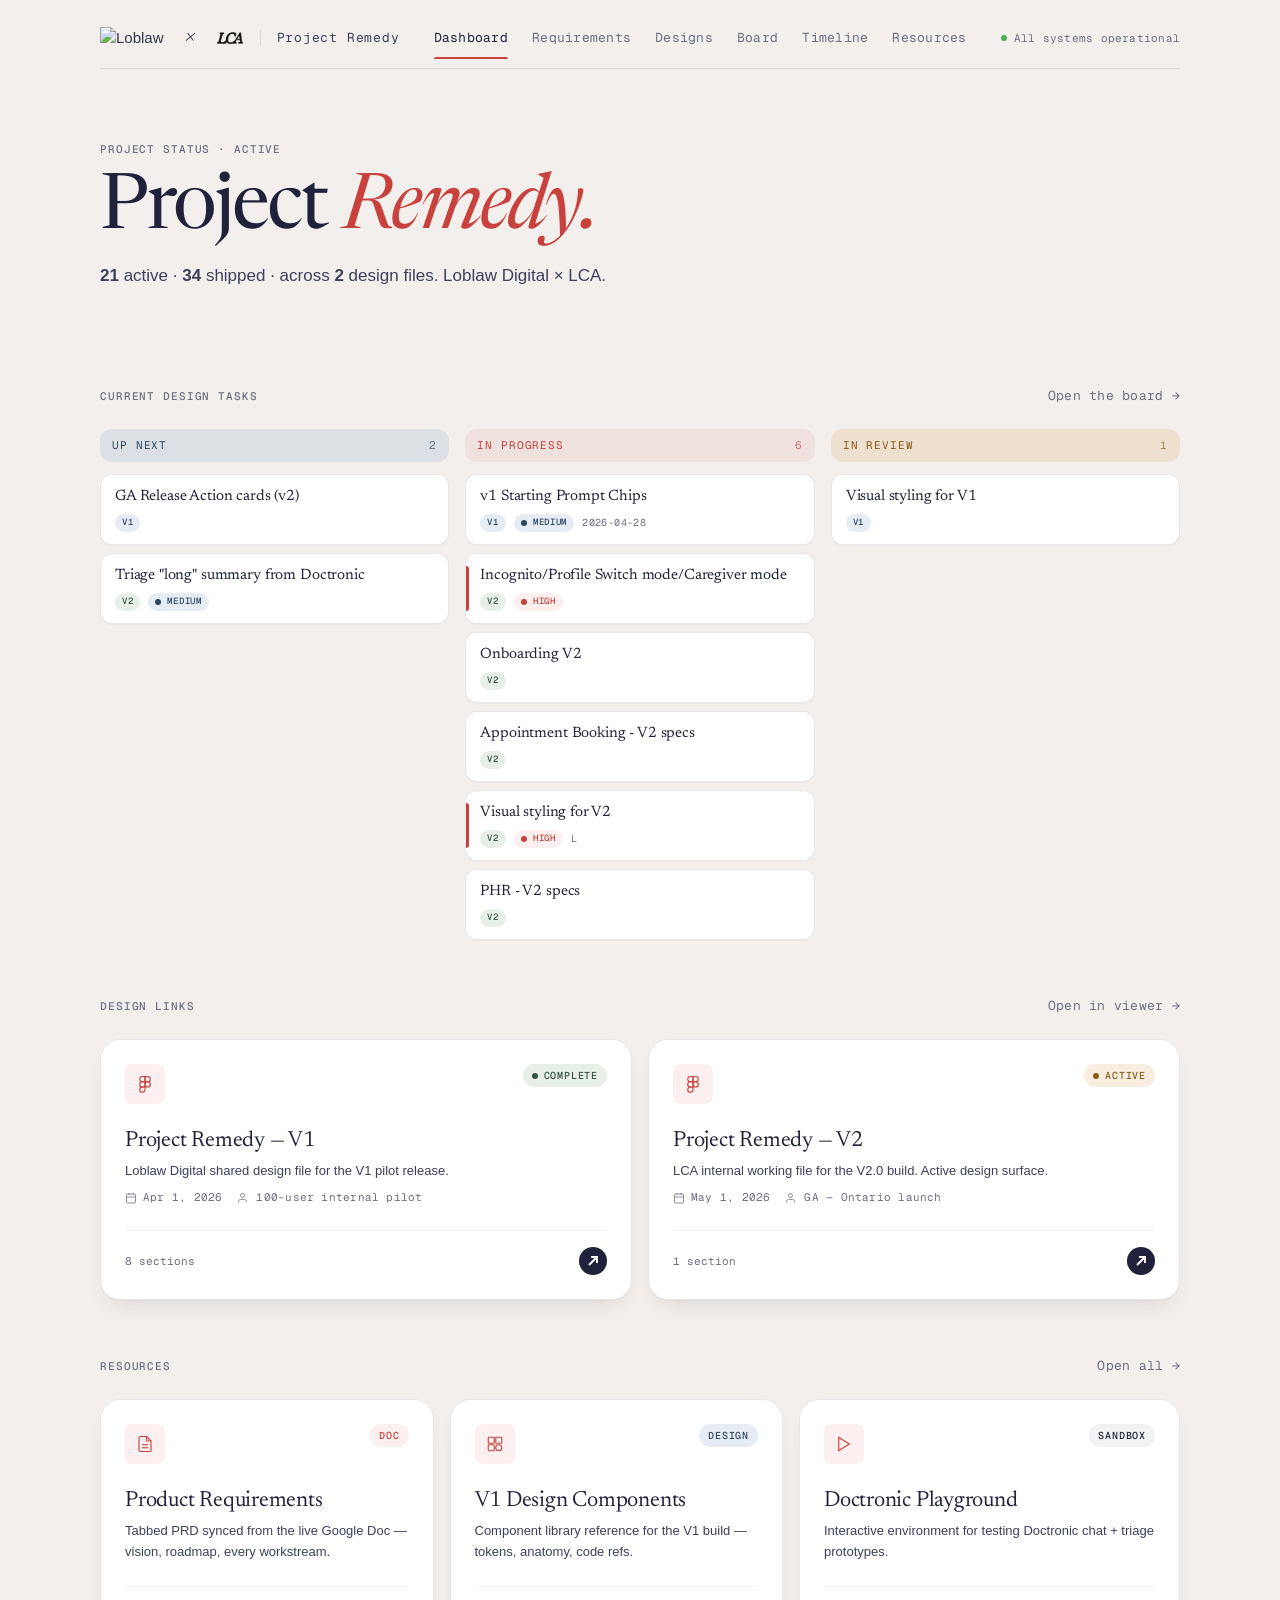
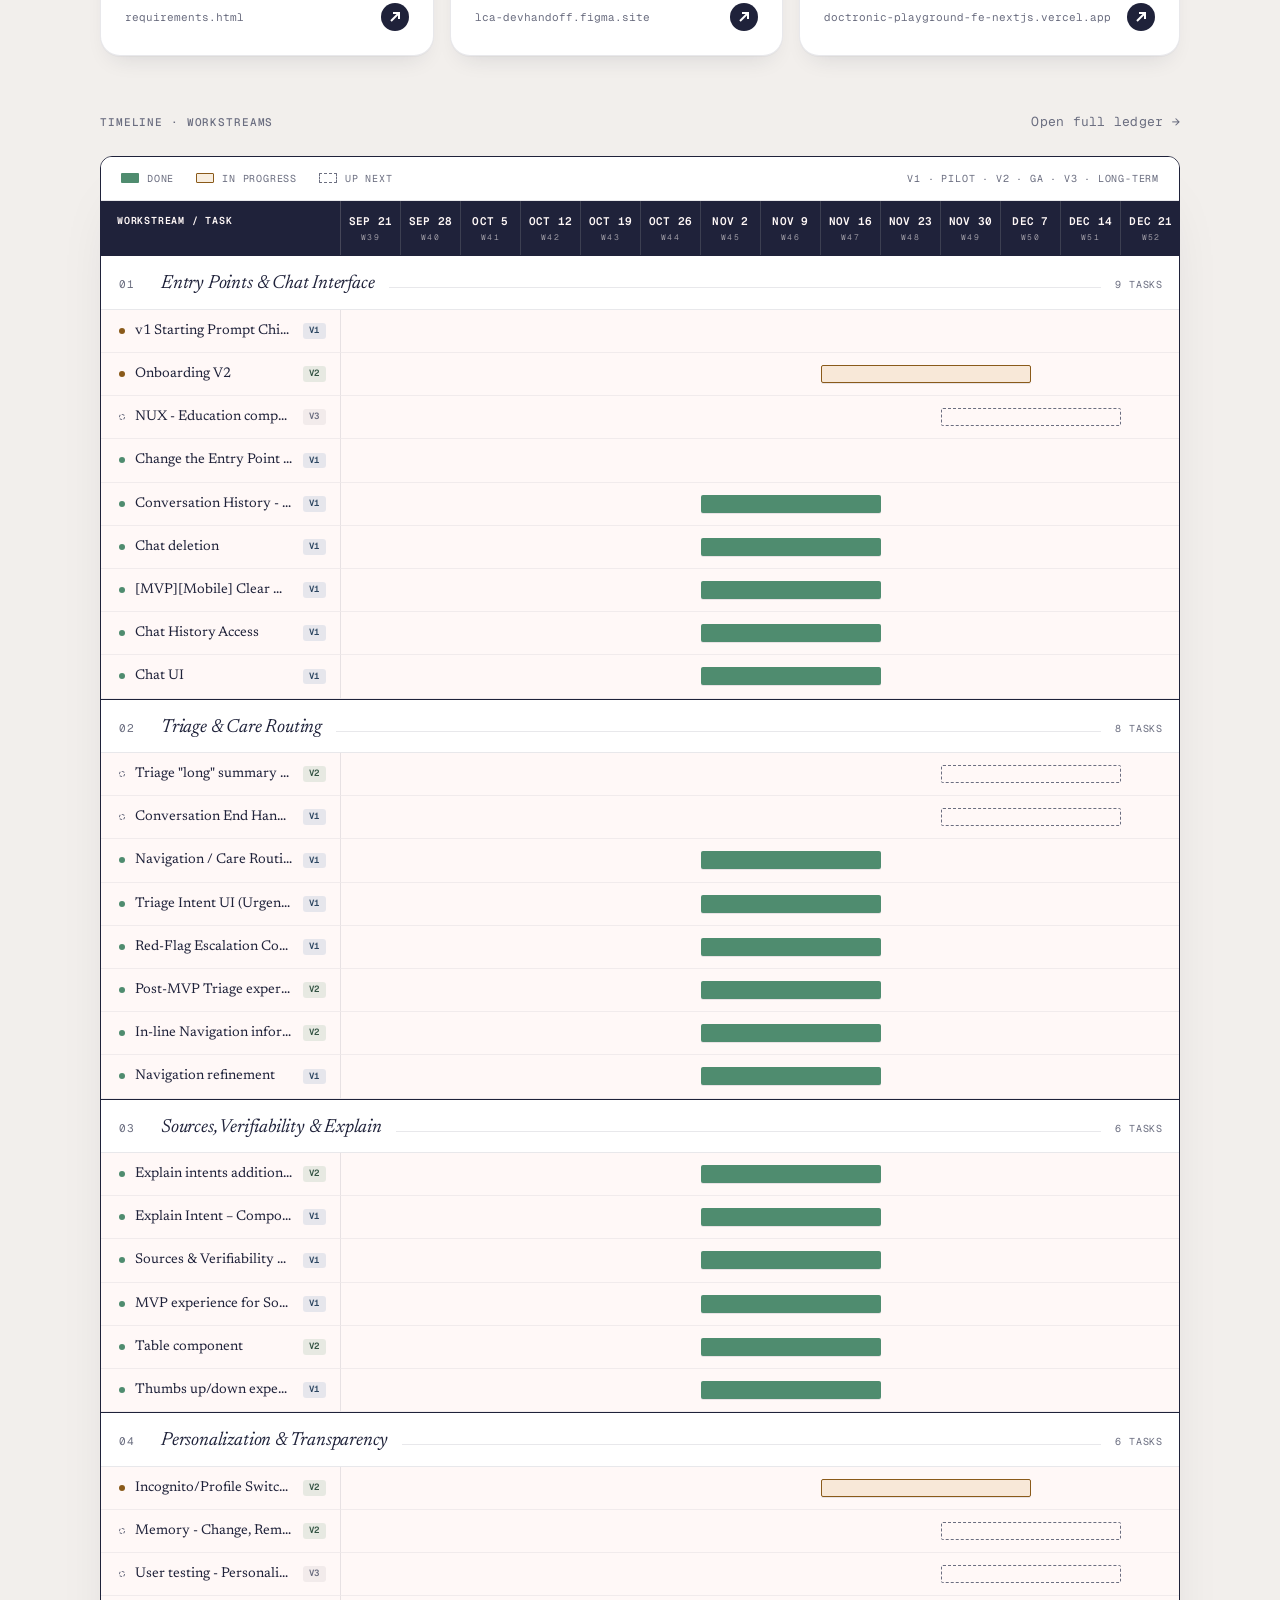
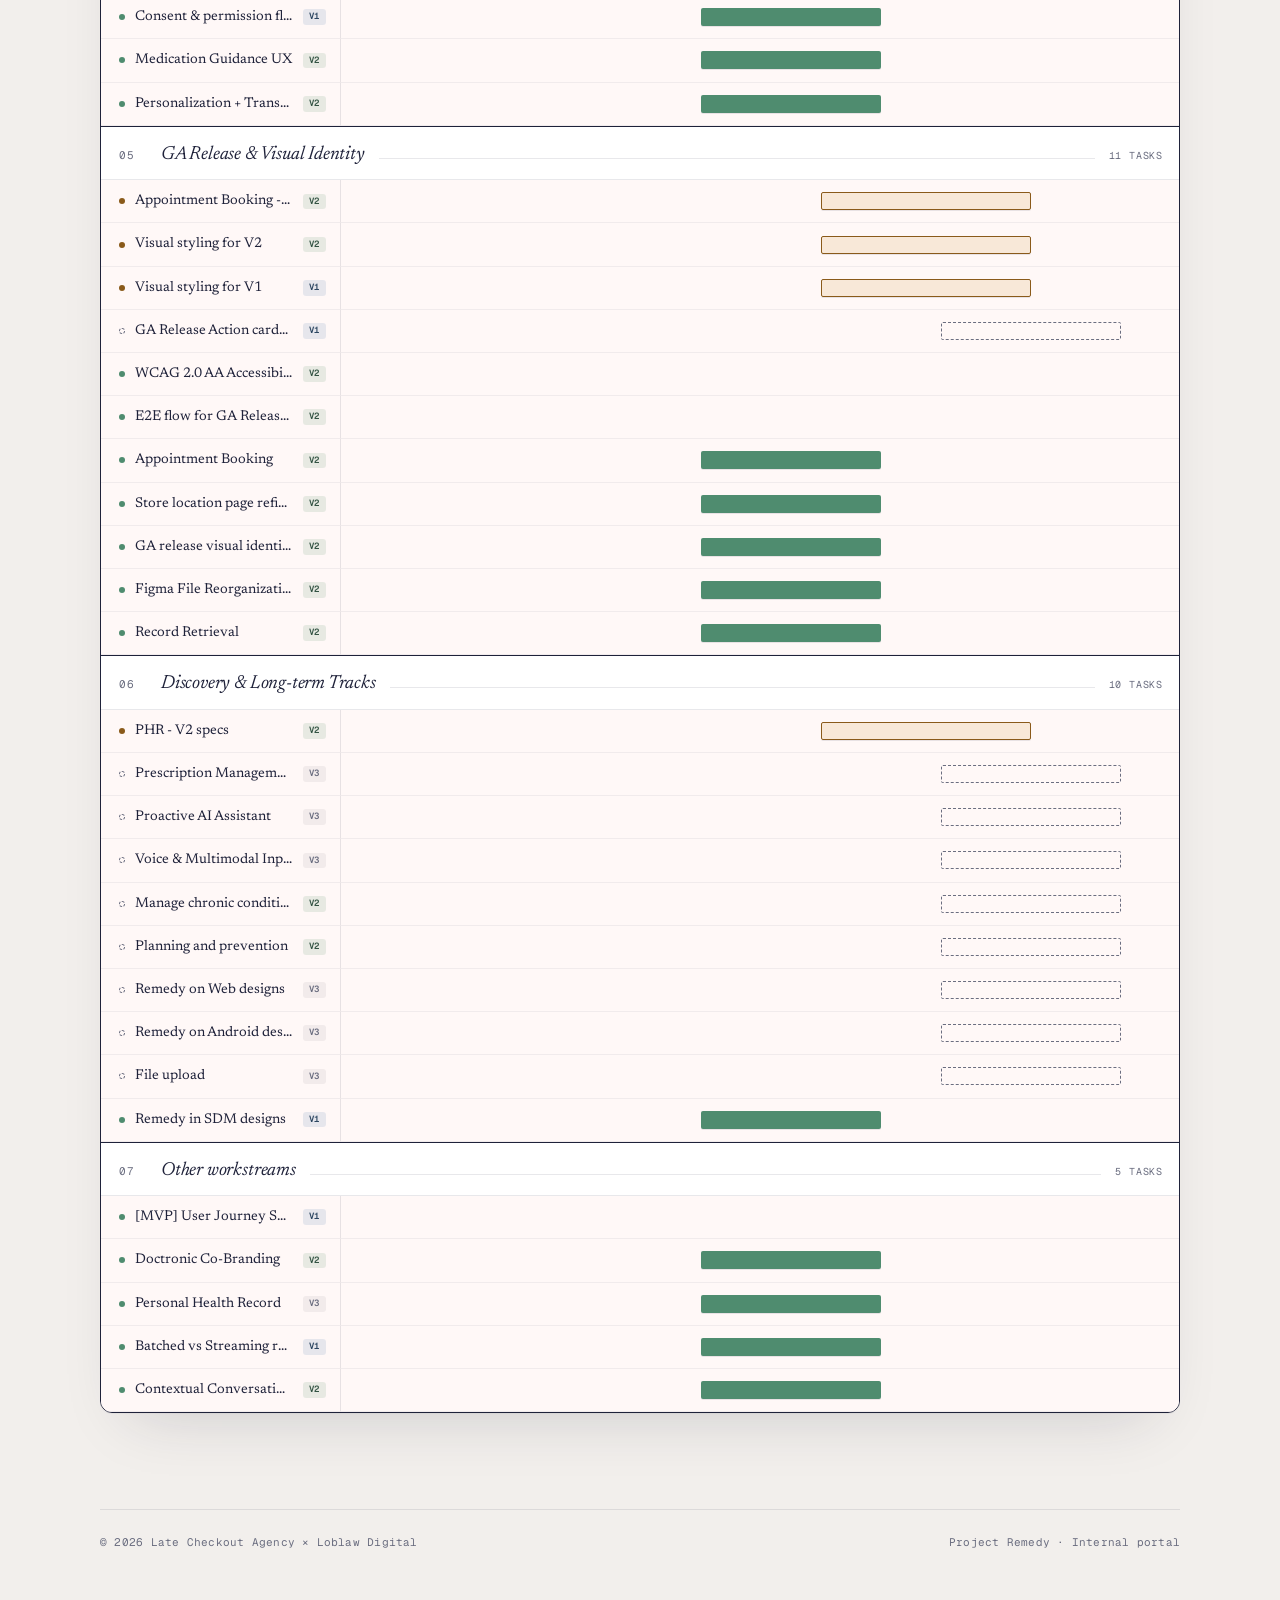
==== commit a818e087: "Move portal under /portal/ subpath; root redirects there So loblaws.vercel.app/portal/ serves the po" ====
--- a/index.html
+++ b/index.html
@@ -2,63 +2,14 @@
 <html lang="en">
 <head>
   <meta charset="UTF-8" />
-  <meta name="viewport" content="width=device-width, initial-scale=1.0" />
-  <title>Project Remedy — Dashboard</title>
-  <link rel="icon" type="image/x-icon" href="lca.ico" />
-  <link rel="preconnect" href="https://fonts.googleapis.com" />
-  <link rel="preconnect" href="https://fonts.gstatic.com" crossorigin />
-  <link href="https://fonts.googleapis.com/css2?family=Instrument+Serif:ital@0;1&family=Newsreader:ital,opsz,wght@0,6..72,400;0,6..72,500;1,6..72,400&family=Geist+Mono:wght@400;500&display=swap" rel="stylesheet" />
-  <link rel="stylesheet" href="styles/tokens.css" />
-  <link rel="stylesheet" href="styles/base.css" />
-  <link rel="stylesheet" href="styles/components.css" />
+  <meta http-equiv="refresh" content="0; url=/portal/" />
+  <link rel="canonical" href="/portal/" />
+  <title>Project Remedy — Portal</title>
+  <script>window.location.replace('/portal/');</script>
 </head>
 <body>
-  <div class="container">
-
-    <header id="app-nav"></header>
-
-    <section class="hero fade-up fade-up-1">
-      <p class="eyebrow hero-eyebrow">Project Status · Active</p>
-      <h1 class="hero-title">Project <em>Remedy.</em></h1>
-      <p class="hero-sub" id="hero-sub">A Loblaw Digital × LCA engagement. Designs, board activity, and timeline in one place.</p>
-    </section>
-
-    <section class="section fade-up fade-up-2">
-      <div class="section-head">
-        <p class="eyebrow">Current design tasks</p>
-        <a class="meta" href="board.html">Open the board →</a>
-      </div>
-      <div id="dash-kanban"></div>
-    </section>
-
-    <section class="section fade-up fade-up-3">
-      <div class="section-head">
-        <p class="eyebrow">Design links</p>
-        <a class="meta" href="designs.html">Open in viewer →</a>
-      </div>
-      <div id="dash-designs" class="grid grid-2"></div>
-    </section>
-
-    <section class="section fade-up fade-up-4">
-      <div class="section-head">
-        <p class="eyebrow">Resources</p>
-        <a class="meta" href="resources.html">Open all →</a>
-      </div>
-      <div id="dash-resources" class="grid grid-3"></div>
-    </section>
-
-    <section class="section fade-up fade-up-5">
-      <div class="section-head">
-        <p class="eyebrow">Timeline · Workstreams</p>
-        <a class="meta" href="timeline.html">Open full ledger →</a>
-      </div>
-      <div id="dash-timeline"></div>
-    </section>
-
-    <footer id="app-footer"></footer>
-
-  </div>
-
-  <script type="module" src="js/pages/home.js"></script>
+  <p style="font-family: system-ui, sans-serif; padding: 24px;">
+    Redirecting to <a href="/portal/">/portal/</a>…
+  </p>
 </body>
 </html>
